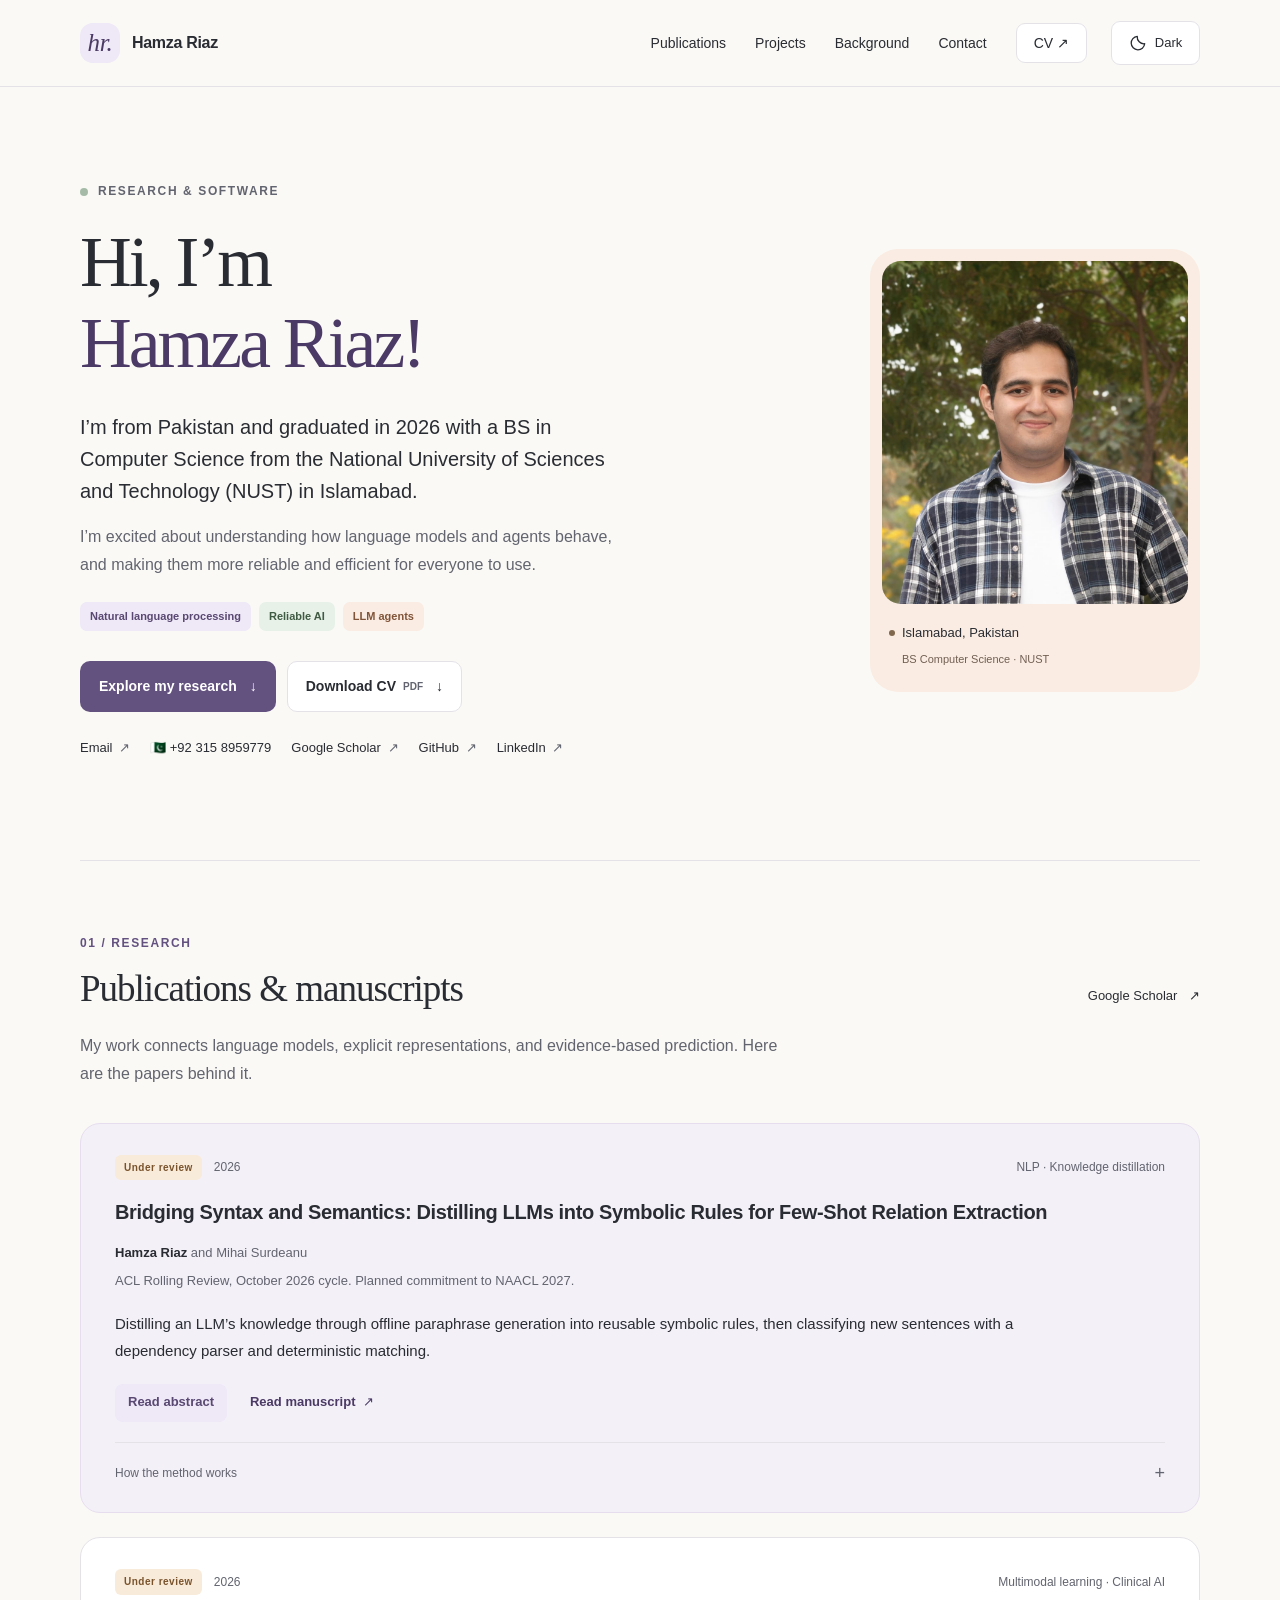
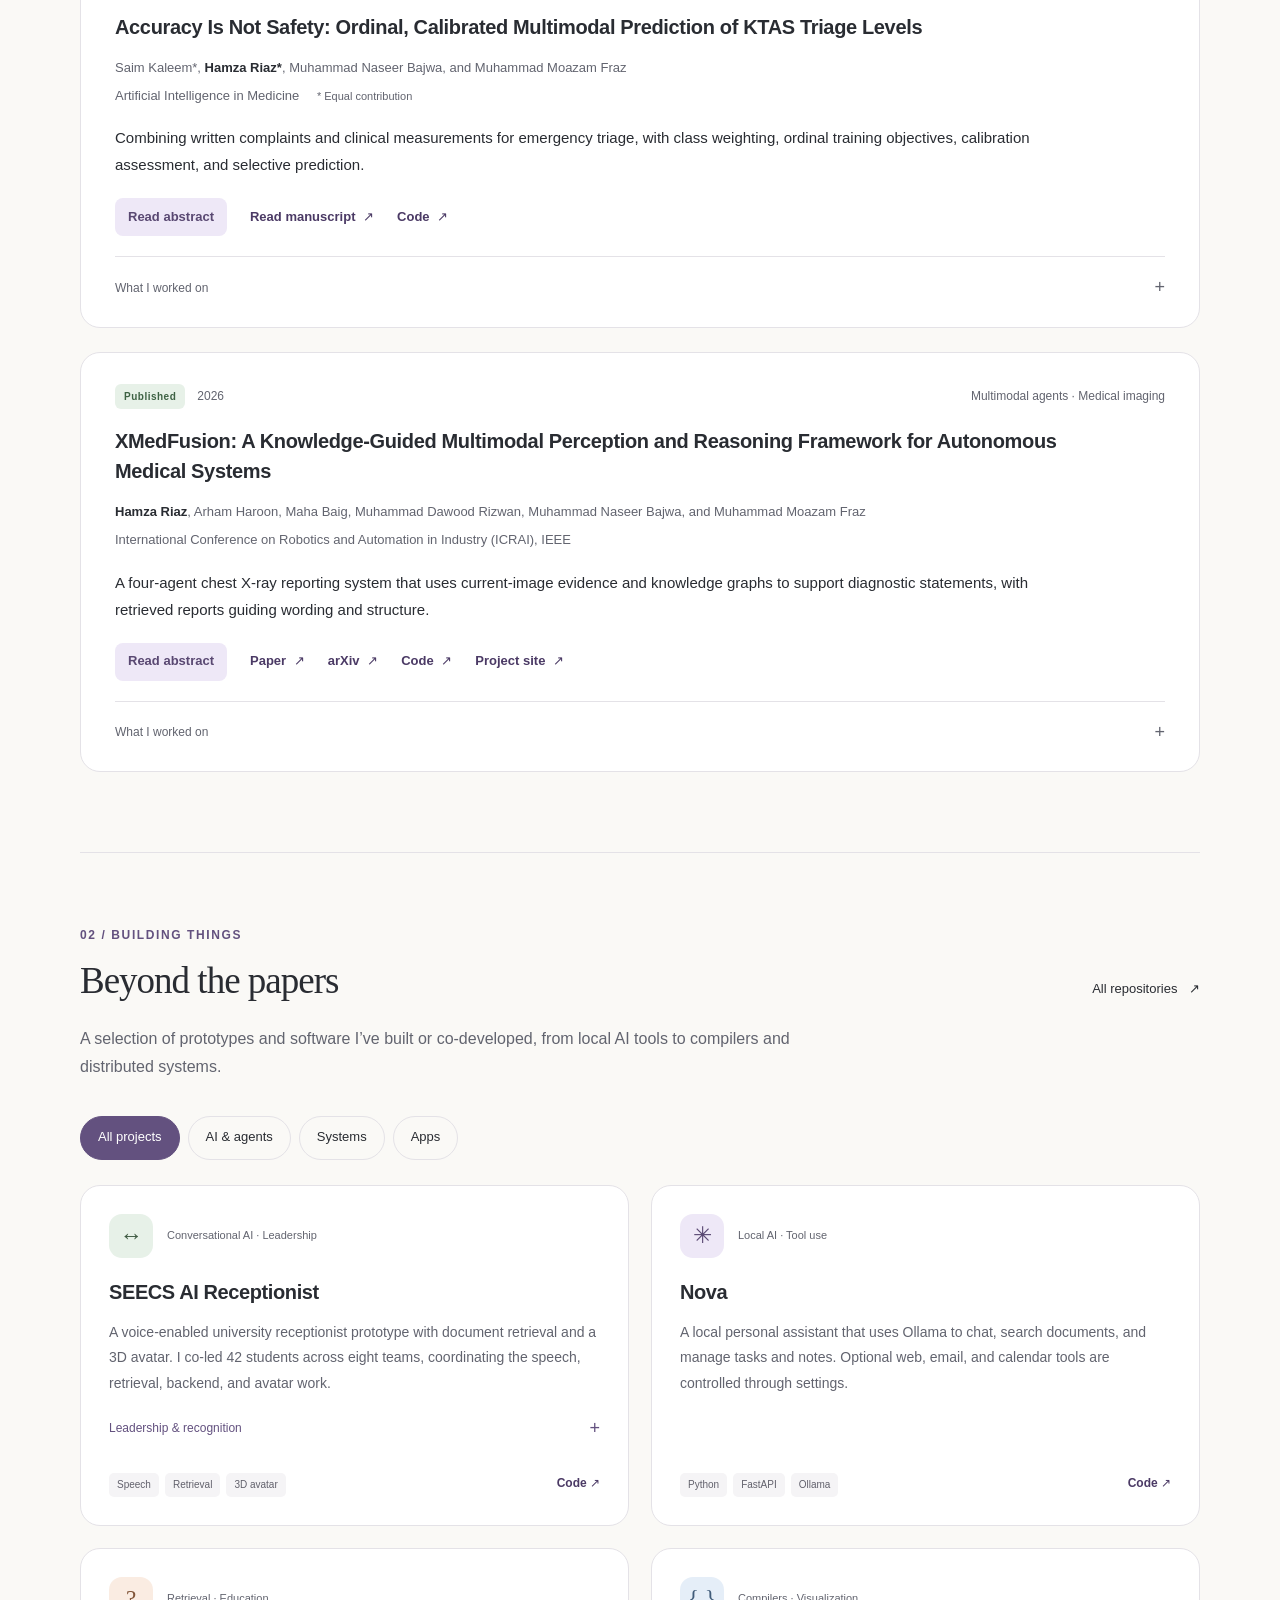
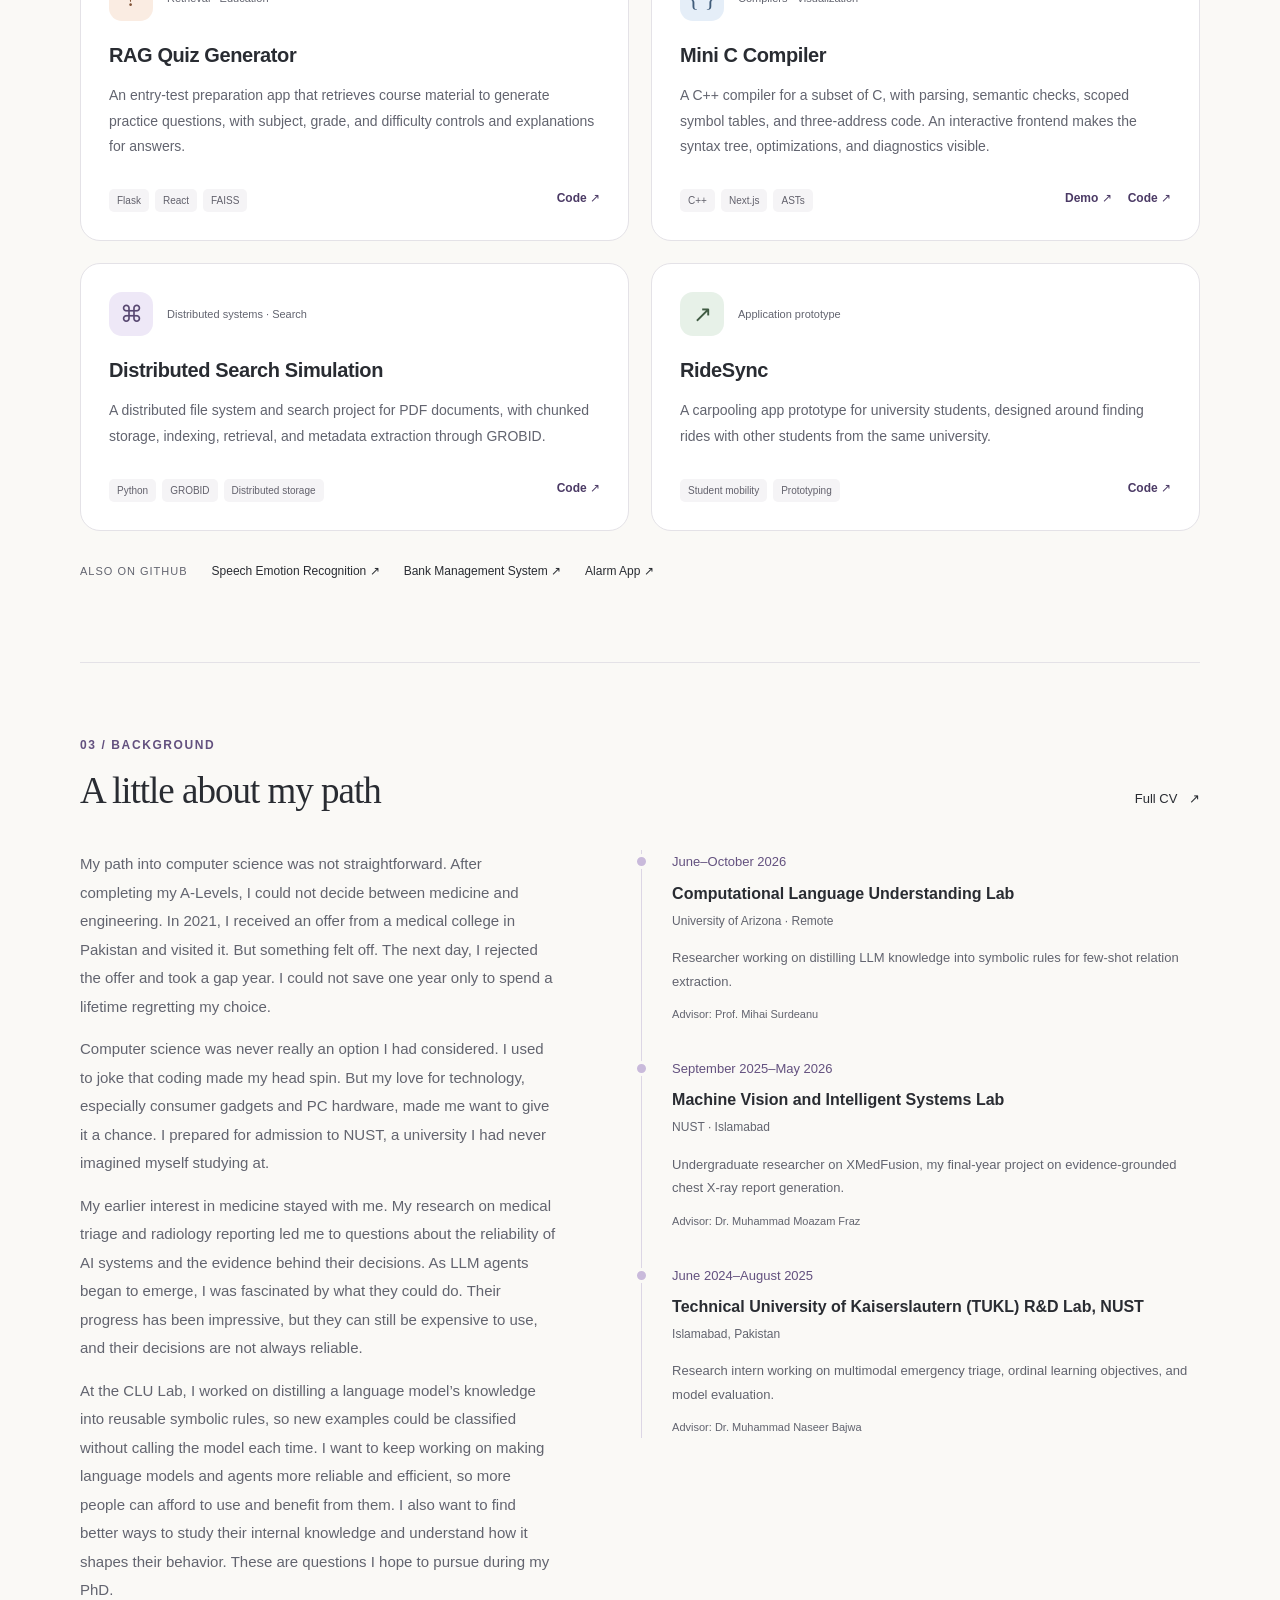
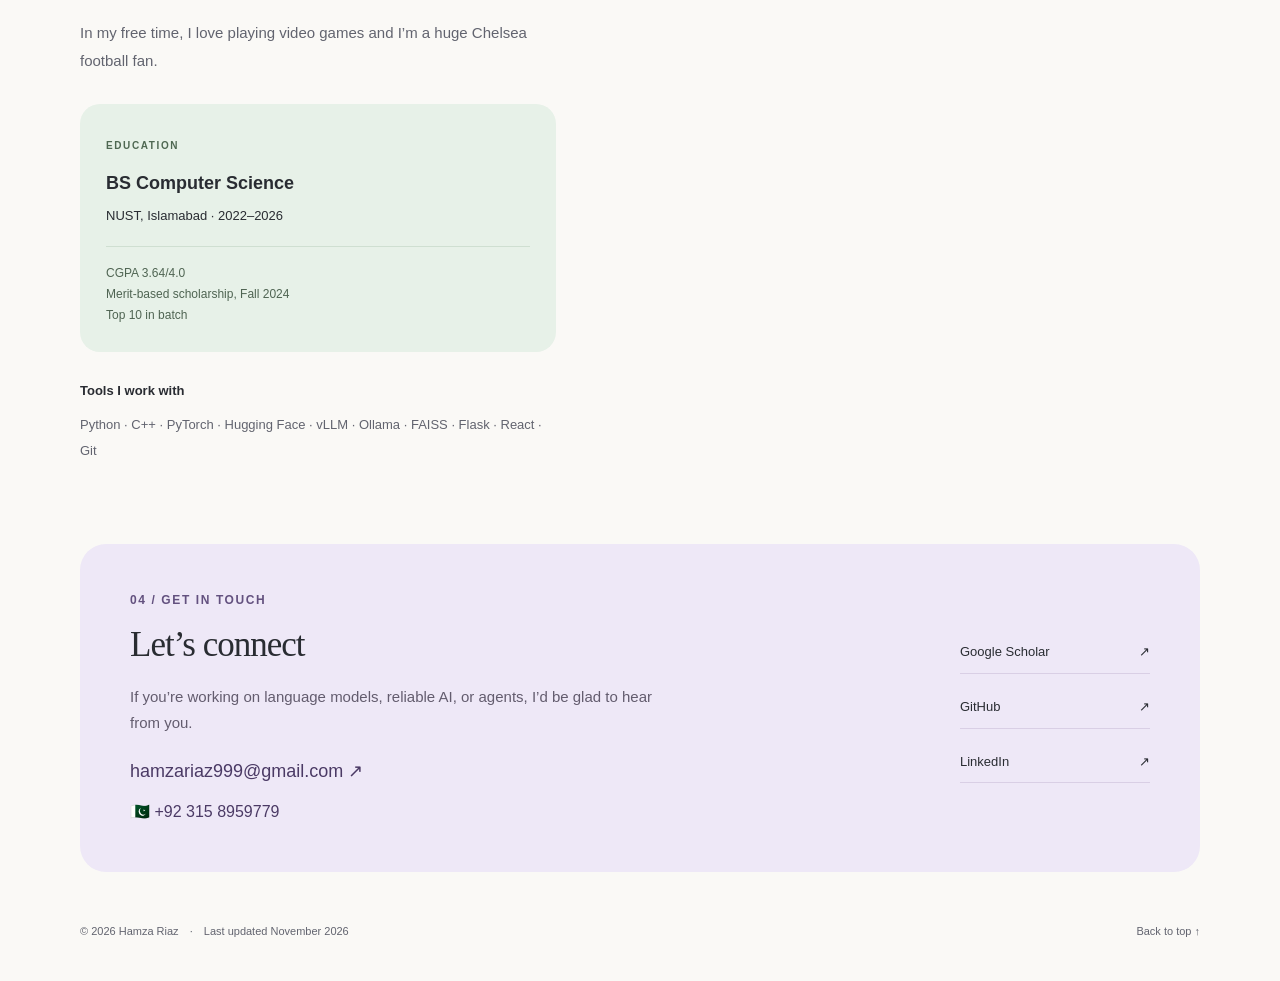
==== index.html @ 46ea0350 "Update CV website link and advisor title" ====
<!doctype html>
<html lang="en">
<head>
  <meta charset="utf-8">
  <meta name="viewport" content="width=device-width, initial-scale=1">
  <title>Hamza Riaz | Research & Projects</title>
  <meta name="description" content="Hamza Riaz's research in reliable language models, symbolic knowledge distillation, and multimodal AI. Publications, projects, background, and CV.">
  <meta name="theme-color" content="#faf9f6">
  <link rel="canonical" href="https://hamzariaz970.github.io/">
  <meta property="og:type" content="website">
  <meta property="og:title" content="Hamza Riaz | Research & Projects">
  <meta property="og:description" content="Exploring reliable, efficient, and interpretable AI. Research, projects, and a little about me.">
  <meta property="og:url" content="https://hamzariaz970.github.io/">
  <meta property="og:image" content="https://hamzariaz970.github.io/assets/hamza-riaz.jpg">
  <meta property="og:image:alt" content="Hamza Riaz outdoors">
  <meta name="twitter:card" content="summary">
  <link rel="icon" href="assets/favicon.svg" type="image/svg+xml">
  <script>
    // Apply the saved theme before styles load to avoid a bright flash.
    (() => {
      let savedTheme;
      try { savedTheme = localStorage.getItem('theme'); } catch {}
      const prefersDark = window.matchMedia('(prefers-color-scheme: dark)').matches;
      document.documentElement.dataset.theme = savedTheme === 'light' || savedTheme === 'dark'
        ? savedTheme
        : prefersDark ? 'dark' : 'light';
    })();
  </script>
  <link rel="stylesheet" href="styles.css?v=3">
  <script src="script.js?v=2" defer></script>
  <script type="application/ld+json">
    {"@context":"https://schema.org","@type":"Person","name":"Hamza Riaz","url":"https://hamzariaz970.github.io/","image":"https://hamzariaz970.github.io/assets/hamza-riaz.jpg","email":"mailto:hamzariaz999@gmail.com","alumniOf":{"@type":"CollegeOrUniversity","name":"National University of Sciences and Technology"},"sameAs":["https://github.com/hamzariaz970","https://www.linkedin.com/in/hamzariaz970/","https://scholar.google.com/citations?user=5EgASuIAAAAJ"]}
  </script>
</head>
<body>
  <a class="skip-link" href="#main">Skip to content</a>
  <header class="site-header">
    <div class="header-inner wrap">
      <a class="brand" href="#home" aria-label="Hamza Riaz, home"><span class="monogram" aria-hidden="true">hr.</span><span>Hamza Riaz</span></a>
      <nav id="main-nav" aria-label="Main navigation">
        <a href="#publications">Publications</a>
        <a href="#projects">Projects</a>
        <a href="#background">Background</a>
        <a href="#contact">Contact</a>
        <a class="nav-cv" href="assets/Hamza_Riaz_CV.pdf?v=2" target="_blank" rel="noopener">CV <span aria-hidden="true">↗</span><span class="sr-only"> (PDF, opens in a new tab)</span></a>
      </nav>
      <div class="header-actions">
        <button class="theme-toggle" type="button" aria-label="Switch to dark mode" title="Switch to dark mode" hidden>
          <svg class="moon-icon" width="18" height="18" viewBox="0 0 24 24" fill="none" stroke="currentColor" stroke-width="1.75" stroke-linecap="round" stroke-linejoin="round" aria-hidden="true"><path d="M20.9 13A9 9 0 0 1 11 3.1 9 9 0 1 0 20.9 13Z"/></svg>
          <svg class="sun-icon" width="18" height="18" viewBox="0 0 24 24" fill="none" stroke="currentColor" stroke-width="1.75" stroke-linecap="round" aria-hidden="true"><circle cx="12" cy="12" r="4"/><path d="M12 2v2m0 16v2M2 12h2m16 0h2M4.9 4.9l1.4 1.4m11.4 11.4 1.4 1.4M4.9 19.1l1.4-1.4M17.7 6.3l1.4-1.4"/></svg>
          <span class="theme-label" aria-hidden="true">Dark</span>
        </button>
        <button class="menu-toggle" type="button" aria-expanded="false" aria-controls="main-nav" hidden>Menu <span aria-hidden="true">☰</span></button>
      </div>
    </div>
  </header>

  <main id="main">
    <section id="home" class="hero wrap" aria-labelledby="intro-title">
      <div class="hero-copy">
        <p class="eyebrow"><span class="little-dot" aria-hidden="true"></span> Research & software</p>
        <h1 id="intro-title">Hi, I’m<br><span>Hamza Riaz!</span></h1>
        <p class="intro">I’m from Pakistan and graduated in 2026 with a BS in Computer Science from the National University of Sciences and Technology (NUST) in Islamabad.</p>
        <p class="hero-description">I’m excited about understanding how language models and agents behave, and making them more reliable and efficient for everyone to use.</p>
        <div class="interests" aria-label="Research interests">
          <span class="tag lilac">Natural language processing</span>
          <span class="tag sage">Reliable AI</span>
          <span class="tag peach">LLM agents</span>
        </div>
        <div class="hero-actions">
          <a class="button primary" href="#publications">Explore my research <span aria-hidden="true">↓</span></a>
          <a class="button secondary" href="assets/Hamza_Riaz_CV.pdf?v=2" download="Hamza_Riaz_CV.pdf">Download CV <span class="button-note">PDF</span><span aria-hidden="true">↓</span></a>
        </div>
        <div class="profile-links" aria-label="Profiles and contact information">
          <a href="mailto:hamzariaz999@gmail.com">Email <span aria-hidden="true">↗</span></a>
          <a class="phone-link" href="tel:+923158959779" aria-label="Call Hamza Riaz at +92 315 8959779">🇵🇰 +92 315 8959779</a>
          <a href="https://scholar.google.com/citations?user=5EgASuIAAAAJ">Google Scholar <span aria-hidden="true">↗</span></a>
          <a href="https://github.com/hamzariaz970">GitHub <span aria-hidden="true">↗</span></a>
          <a href="https://www.linkedin.com/in/hamzariaz970/">LinkedIn <span aria-hidden="true">↗</span></a>
        </div>
      </div>
      <figure class="portrait">
        <img src="assets/hamza-riaz.jpg" alt="Hamza Riaz standing outdoors among trees" width="1138" height="1138" fetchpriority="high">
        <figcaption><span class="location-dot" aria-hidden="true"></span> Islamabad, Pakistan <span class="portrait-note">BS Computer Science · NUST</span></figcaption>
      </figure>
    </section>

    <section id="publications" class="section wrap" aria-labelledby="publications-title">
      <div class="section-heading">
        <div><p class="eyebrow section-number">01 / Research</p><h2 id="publications-title">Publications & manuscripts</h2></div>
        <a class="text-link" href="https://scholar.google.com/citations?user=5EgASuIAAAAJ">Google Scholar <span aria-hidden="true">↗</span></a>
      </div>
      <p class="section-intro">My work connects language models, explicit representations, and evidence-based prediction. Here are the papers behind it.</p>
      <div class="publication-list">
        <article class="publication featured-publication">
          <div class="publication-meta"><span class="status review">Under review</span><span>2026</span><span class="publication-area">NLP · Knowledge distillation</span></div>
          <h3><a href="https://papers.ssrn.com/sol3/papers.cfm?abstract_id=7686659">Bridging Syntax and Semantics: Distilling LLMs into Symbolic Rules for Few-Shot Relation Extraction</a></h3>
          <p class="authors"><strong>Hamza Riaz</strong> and Mihai Surdeanu</p>
          <p class="venue">ACL Rolling Review, October 2026 cycle. Planned commitment to NAACL 2027.</p>
          <p class="paper-description">Distilling an LLM’s knowledge through offline paraphrase generation into reusable symbolic rules, then classifying new sentences with a dependency parser and deterministic matching.</p>
          <div class="publication-links"><button class="abstract-button" type="button" data-abstract="clu" aria-haspopup="dialog" aria-controls="abstract-dialog" hidden>Read abstract</button><a href="https://papers.ssrn.com/sol3/papers.cfm?abstract_id=7686659">Read manuscript <span aria-hidden="true">↗</span></a></div>
          <details class="research-detail"><summary>How the method works <span aria-hidden="true">+</span></summary><p>A multi-pass sieve starts with exact dependency-path matches and progressively relaxes syntactic constraints when stricter sieves find no match. Entity-type and lemma checks retain semantic information, and a Jaccard filter rejects weak candidates. The rules can be reused without calling an LLM for each prediction.</p></details>
        </article>

        <article class="publication">
          <div class="publication-meta"><span class="status review">Under review</span><span>2026</span><span class="publication-area">Multimodal learning · Clinical AI</span></div>
          <h3><a href="https://drive.google.com/file/d/1Mvf5Zgpgp6ZcPXqHpdKvtK7r3QddKdOM/view?usp=sharing">Accuracy Is Not Safety: Ordinal, Calibrated Multimodal Prediction of KTAS Triage Levels</a></h3>
          <p class="authors">Saim Kaleem*, <strong>Hamza Riaz*</strong>, Muhammad Naseer Bajwa, and Muhammad Moazam Fraz</p>
          <p class="venue">Artificial Intelligence in Medicine <span class="equal-contribution">* Equal contribution</span></p>
          <p class="paper-description">Combining written complaints and clinical measurements for emergency triage, with class weighting, ordinal training objectives, calibration assessment, and selective prediction.</p>
          <div class="publication-links"><button class="abstract-button" type="button" data-abstract="triage" aria-haspopup="dialog" aria-controls="abstract-dialog" hidden>Read abstract</button><a href="https://drive.google.com/file/d/1Mvf5Zgpgp6ZcPXqHpdKvtK7r3QddKdOM/view?usp=sharing">Read manuscript <span aria-hidden="true">↗</span></a><a href="https://github.com/Saim-Kaleem/KTAS-Medical-Triage">Code <span aria-hidden="true">↗</span></a></div>
          <details class="research-detail"><summary>What I worked on <span aria-hidden="true">+</span></summary><p>I co-developed a model that projects complaint text and clinical measurements separately before fusion. The work examines how training objectives account for class imbalance and the ordering of urgency levels, with attention to calibration and performance on critical cases.</p></details>
        </article>

        <article class="publication">
          <div class="publication-meta"><span class="status published">Published</span><span>2026</span><span class="publication-area">Multimodal agents · Medical imaging</span></div>
          <h3><a href="https://doi.org/10.1109/ICRAI70912.2026.11551956">XMedFusion: A Knowledge-Guided Multimodal Perception and Reasoning Framework for Autonomous Medical Systems</a></h3>
          <p class="authors"><strong>Hamza Riaz</strong>, Arham Haroon, Maha Baig, Muhammad Dawood Rizwan, Muhammad Naseer Bajwa, and Muhammad Moazam Fraz</p>
          <p class="venue">International Conference on Robotics and Automation in Industry (ICRAI), IEEE</p>
          <p class="paper-description">A four-agent chest X-ray reporting system that uses current-image evidence and knowledge graphs to support diagnostic statements, with retrieved reports guiding wording and structure.</p>
          <div class="publication-links"><button class="abstract-button" type="button" data-abstract="xmedfusion" aria-haspopup="dialog" aria-controls="abstract-dialog" hidden>Read abstract</button><a href="https://doi.org/10.1109/ICRAI70912.2026.11551956">Paper <span aria-hidden="true">↗</span></a><a href="https://arxiv.org/abs/2606.14766">arXiv <span aria-hidden="true">↗</span></a><a href="https://github.com/hamzariaz970/XMedFusion">Code <span aria-hidden="true">↗</span></a><a href="https://x-med-fusion.vercel.app/">Project site <span aria-hidden="true">↗</span></a></div>
          <details class="research-detail"><summary>What I worked on <span aria-hidden="true">+</span></summary><p>I built anatomy-linked knowledge graphs of present and absent findings and a consistency gate for conflicting regional detections. ReAct checks draft reports against the image and graph so unsupported statements can be revised.</p></details>
        </article>
      </div>
    </section>

    <section id="projects" class="section projects-section wrap" aria-labelledby="projects-title">
      <div class="section-heading"><div><p class="eyebrow section-number">02 / Building things</p><h2 id="projects-title">Beyond the papers</h2></div><a class="text-link" href="https://github.com/hamzariaz970?tab=repositories">All repositories <span aria-hidden="true">↗</span></a></div>
      <p class="section-intro">A selection of prototypes and software I’ve built or co-developed, from local AI tools to compilers and distributed systems.</p>
      <div class="project-filters" role="group" aria-label="Filter projects" hidden>
        <button type="button" data-filter="all" aria-pressed="true">All projects</button>
        <button type="button" data-filter="ai" aria-pressed="false">AI & agents</button>
        <button type="button" data-filter="systems" aria-pressed="false">Systems</button>
        <button type="button" data-filter="apps" aria-pressed="false">Apps</button>
      </div>
      <p class="sr-only" id="project-count" role="status" aria-live="polite"></p>
      <div class="project-grid">
        <article class="project-card" data-category="ai apps">
          <div class="project-top"><span class="project-symbol sage" aria-hidden="true">↔</span><span class="project-type">Conversational AI · Leadership</span></div>
          <h3>SEECS AI Receptionist</h3>
          <p>A voice-enabled university receptionist prototype with document retrieval and a 3D avatar. I co-led 42 students across eight teams, coordinating the speech, retrieval, backend, and avatar work.</p>
          <details class="project-detail"><summary>Leadership & recognition <span aria-hidden="true">+</span></summary><p>NUST leadership praised both co-leads and requested campus-wide deployment on the university’s supercomputer.</p></details>
          <div class="card-footer"><div class="tech-list"><span>Speech</span><span>Retrieval</span><span>3D avatar</span></div><a href="https://github.com/hamzariaz970/SEECS-AI-Receptionist" aria-label="View SEECS AI Receptionist code on GitHub">Code <span aria-hidden="true">↗</span></a></div>
        </article>
        <article class="project-card" data-category="ai apps">
          <div class="project-top"><span class="project-symbol lilac" aria-hidden="true">✳</span><span class="project-type">Local AI · Tool use</span></div>
          <h3>Nova</h3>
          <p>A local personal assistant that uses Ollama to chat, search documents, and manage tasks and notes. Optional web, email, and calendar tools are controlled through settings.</p>
          <div class="card-footer"><div class="tech-list"><span>Python</span><span>FastAPI</span><span>Ollama</span></div><a href="https://github.com/hamzariaz970/Nova---Your-Agentic-Local-Personal-LLM-Assistant" aria-label="View Nova code on GitHub">Code <span aria-hidden="true">↗</span></a></div>
        </article>
        <article class="project-card" data-category="ai apps">
          <div class="project-top"><span class="project-symbol peach" aria-hidden="true">?</span><span class="project-type">Retrieval · Education</span></div>
          <h3>RAG Quiz Generator</h3>
          <p>An entry-test preparation app that retrieves course material to generate practice questions, with subject, grade, and difficulty controls and explanations for answers.</p>
          <div class="card-footer"><div class="tech-list"><span>Flask</span><span>React</span><span>FAISS</span></div><a href="https://github.com/hamzariaz970/LLM-RAG-MCQ-Generator-for-Entry-Test-Prep" aria-label="View RAG Quiz Generator code on GitHub">Code <span aria-hidden="true">↗</span></a></div>
        </article>
        <article class="project-card" data-category="systems">
          <div class="project-top"><span class="project-symbol blue" aria-hidden="true">{ }</span><span class="project-type">Compilers · Visualization</span></div>
          <h3>Mini C Compiler</h3>
          <p>A C++ compiler for a subset of C, with parsing, semantic checks, scoped symbol tables, and three-address code. An interactive frontend makes the syntax tree, optimizations, and diagnostics visible.</p>
          <div class="card-footer"><div class="tech-list"><span>C++</span><span>Next.js</span><span>ASTs</span></div><div class="card-links"><a href="https://mini-c-compiler.vercel.app/" aria-label="Open Mini C Compiler demo">Demo <span aria-hidden="true">↗</span></a><a href="https://github.com/hamzariaz970/Mini-C-Compiler" aria-label="View Mini C Compiler code on GitHub">Code <span aria-hidden="true">↗</span></a></div></div>
        </article>
        <article class="project-card" data-category="systems">
          <div class="project-top"><span class="project-symbol lilac" aria-hidden="true">⌘</span><span class="project-type">Distributed systems · Search</span></div>
          <h3>Distributed Search Simulation</h3>
          <p>A distributed file system and search project for PDF documents, with chunked storage, indexing, retrieval, and metadata extraction through GROBID.</p>
          <div class="card-footer"><div class="tech-list"><span>Python</span><span>GROBID</span><span>Distributed storage</span></div><a href="https://github.com/hamzariaz970/Distributed-Search-Engine-Simulation" aria-label="View Distributed Search Simulation code on GitHub">Code <span aria-hidden="true">↗</span></a></div>
        </article>
        <article class="project-card" data-category="apps">
          <div class="project-top"><span class="project-symbol sage" aria-hidden="true">↗</span><span class="project-type">Application prototype</span></div>
          <h3>RideSync</h3>
          <p>A carpooling app prototype for university students, designed around finding rides with other students from the same university.</p>
          <div class="card-footer"><div class="tech-list"><span>Student mobility</span><span>Prototyping</span></div><a href="https://github.com/hamzariaz970/RideSync-Carpooling-App" aria-label="View RideSync code on GitHub">Code <span aria-hidden="true">↗</span></a></div>
        </article>
      </div>
      <div class="more-projects"><p>Also on GitHub</p><a href="https://github.com/hamzariaz970/Speech-Emotion-Recognition-using-Machine-Learning">Speech Emotion Recognition <span aria-hidden="true">↗</span></a><a href="https://github.com/hamzariaz970/Bank-Management-System">Bank Management System <span aria-hidden="true">↗</span></a><a href="https://github.com/hamzariaz970/Alarm-app">Alarm App <span aria-hidden="true">↗</span></a></div>
    </section>

    <section id="background" class="section wrap" aria-labelledby="background-title">
      <div class="section-heading"><div><p class="eyebrow section-number">03 / Background</p><h2 id="background-title">A little about my path</h2></div><a class="text-link" href="assets/Hamza_Riaz_CV.pdf?v=2" target="_blank" rel="noopener">Full CV <span aria-hidden="true">↗</span><span class="sr-only"> (PDF, opens in a new tab)</span></a></div>
      <div class="background-grid">
        <div class="about-column">
          <p>My path into computer science was not straightforward. After completing my A-Levels, I could not decide between medicine and engineering. In 2021, I received an offer from a medical college in Pakistan and visited it. But something felt off. The next day, I rejected the offer and took a gap year. I could not save one year only to spend a lifetime regretting my choice.</p>
          <p>Computer science was never really an option I had considered. I used to joke that coding made my head spin. But my love for technology, especially consumer gadgets and PC hardware, made me want to give it a chance. I prepared for admission to NUST, a university I had never imagined myself studying at.</p>
          <p>My earlier interest in medicine stayed with me. My research on medical triage and radiology reporting led me to questions about the reliability of AI systems and the evidence behind their decisions. As LLM agents began to emerge, I was fascinated by what they could do. Their progress has been impressive, but they can still be expensive to use, and their decisions are not always reliable.</p>
          <p>At the CLU Lab, I worked on distilling a language model’s knowledge into reusable symbolic rules, so new examples could be classified without calling the model each time. I want to keep working on making language models and agents more reliable and efficient, so more people can afford to use and benefit from them. I also want to find better ways to study their internal knowledge and understand how it shapes their behavior. These are questions I hope to pursue during my PhD.</p>
          <p>In my free time, I love playing video games and I’m a huge Chelsea football fan.</p>
          <div class="education-card"><span class="eyebrow">Education</span><h3>BS Computer Science</h3><p>NUST, Islamabad · 2022–2026</p><p class="education-detail">CGPA 3.64/4.0<br>Merit-based scholarship, Fall 2024<br>Top 10 in batch</p></div>
          <div class="tools"><h3>Tools I work with</h3><p>Python · C++ · PyTorch · Hugging Face · vLLM · Ollama · FAISS · Flask · React · Git</p></div>
        </div>
        <ol class="timeline" aria-label="Research experience">
          <li><p class="timeline-date">June–October 2026</p><h3>Computational Language Understanding Lab</h3><p class="timeline-place">University of Arizona · Remote</p><p>Researcher working on distilling LLM knowledge into symbolic rules for few-shot relation extraction.</p><p class="advisor">Advisor: <a href="https://scholar.google.com/citations?user=a3133-8AAAAJ&amp;hl=en">Prof. Mihai Surdeanu</a></p></li>
          <li><p class="timeline-date">September 2025–May 2026</p><h3>Machine Vision and Intelligent Systems Lab</h3><p class="timeline-place">NUST · Islamabad</p><p>Undergraduate researcher on XMedFusion, my final-year project on evidence-grounded chest X-ray report generation.</p><p class="advisor">Advisor: <a href="https://scholar.google.com/citations?user=tpfgan0AAAAJ&amp;hl=en&amp;oi=ao">Dr. Muhammad Moazam Fraz</a></p></li>
          <li><p class="timeline-date">June 2024–August 2025</p><h3>Technical University of Kaiserslautern (TUKL) R&amp;D Lab, NUST</h3><p class="timeline-place">Islamabad, Pakistan</p><p>Research intern working on multimodal emergency triage, ordinal learning objectives, and model evaluation.</p><p class="advisor">Advisor: <a href="https://scholar.google.com/citations?user=PeeIGEgAAAAJ&amp;hl=en&amp;oi=ao">Dr. Muhammad Naseer Bajwa</a></p></li>
        </ol>
      </div>
    </section>

    <section id="contact" class="contact-section wrap" aria-labelledby="contact-title">
      <div><p class="eyebrow section-number">04 / Get in touch</p><h2 id="contact-title">Let’s connect</h2><p>If you’re working on language models, reliable AI, or agents, I’d be glad to hear from you.</p><div class="contact-details"><a class="email-link" href="mailto:hamzariaz999@gmail.com">hamzariaz999@gmail.com <span aria-hidden="true">↗</span></a><a class="phone-link" href="tel:+923158959779" aria-label="Call Hamza Riaz at +92 315 8959779">🇵🇰 +92 315 8959779</a></div></div>
      <div class="contact-profiles"><a href="https://scholar.google.com/citations?user=5EgASuIAAAAJ">Google Scholar <span aria-hidden="true">↗</span></a><a href="https://github.com/hamzariaz970">GitHub <span aria-hidden="true">↗</span></a><a href="https://www.linkedin.com/in/hamzariaz970/">LinkedIn <span aria-hidden="true">↗</span></a></div>
    </section>
  </main>
  <dialog id="abstract-dialog" class="abstract-dialog" aria-labelledby="abstract-title">
    <div class="abstract-header">
      <div><p class="eyebrow">Abstract</p><h2 id="abstract-title"></h2></div>
      <button class="abstract-close" type="button" aria-label="Close abstract" autofocus><span aria-hidden="true">×</span></button>
    </div>
    <div class="abstract-body" role="region" aria-label="Abstract text" tabindex="0" aria-busy="false">
      <p id="abstract-status" role="status"></p>
      <div id="abstract-copy" hidden></div>
    </div>
    <div class="abstract-footer">
      <a id="abstract-paper-link" target="_blank" rel="noopener">Read full paper <span aria-hidden="true">↗</span><span class="sr-only"> (opens in a new tab)</span></a>
    </div>
  </dialog>

  <footer class="site-footer wrap"><p>© <span id="year">2026</span> Hamza Riaz <span class="footer-divider">·</span> Last updated November 2026</p><a href="#home">Back to top <span aria-hidden="true">↑</span></a></footer>
</body>
</html>
---- styles.css ----
:root {
  color-scheme: light;
  --paper: #faf9f6;
  --surface: #ffffff;
  --ink: #292c32;
  --muted: #62646f;
  --line: #e4e2e7;
  --accent: #63517f;
  --accent-strong: #4b3a65;
  --lilac: #eeE8f7;
  --sage: #e7f1e8;
  --peach: #faece2;
  --blue: #e5eef8;
  --on-accent: #ffffff;
  --header-background: rgba(250, 249, 246, .97);
  --featured-background: #f3f0f8;
  --featured-border: #e6deee;
  --card-hover-border: #d3c9de;
  --card-shadow: #41364e08;
  --chip-background: #f5f4f6;
  --chip-text: #62616c;
  --portrait-background: var(--peach);
  --portrait-note: #715f53;
  --location-dot: #80684e;
  --education-background: var(--sage);
  --education-label: #4f6852;
  --education-text: #4f6452;
  --education-line: #cfdfd1;
  --timeline-line: #dcd6e5;
  --contact-background: var(--lilac);
  --contact-text: #635c6e;
  --contact-line: #d9cfe5;
  --radius: 20px;
}
/* Keep the original pastel tags and icons; darken the larger surfaces. */
@media screen {
  :root[data-theme="dark"] {
    color-scheme: dark;
    --paper: #17191f;
    --surface: #22252e;
    --ink: #f3f0f6;
    --muted: #bcbac7;
    --line: #494a57;
    --accent: #c9b4e6;
    --accent-strong: #e0cff7;
    --on-accent: #241c30;
    --header-background: rgba(23, 25, 31, .97);
    --featured-background: #2a2635;
    --featured-border: #514660;
    --card-hover-border: #9683af;
    --card-shadow: #00000026;
    --chip-background: #333541;
    --chip-text: #d0cbdc;
    --portrait-background: #352b2b;
    --portrait-note: #d9bbaa;
    --location-dot: #cba784;
    --education-background: #26352d;
    --education-label: #b8d4bc;
    --education-text: #c0d6c4;
    --education-line: #496350;
    --timeline-line: #595064;
    --contact-background: #302a3e;
    --contact-text: #cfc4df;
    --contact-line: #625471;
  }
}
* { box-sizing: border-box; }
html { scroll-behavior: smooth; scroll-padding-top: 110px; }
body { margin: 0; background: var(--paper); color: var(--ink); font: 16px/1.75 -apple-system, BlinkMacSystemFont, "Segoe UI", sans-serif; -webkit-font-smoothing: antialiased; }
button, input { font: inherit; }
a { color: inherit; text-decoration-thickness: 1px; text-underline-offset: 4px; }
a:hover { color: var(--accent); }
button, a, summary { -webkit-tap-highlight-color: transparent; }
a:focus-visible, button:focus-visible, summary:focus-visible { outline: 3px solid var(--accent); outline-offset: 5px; border-radius: 4px; }
button, summary { cursor: pointer; }
button { color: inherit; }
img { display: block; max-width: 100%; }
p, h1, h2, h3, figure { margin: 0; }
p + p { margin-top: 14px; }
[hidden] { display: none !important; }
.wrap { width: min(1120px, calc(100% - 80px)); margin-inline: auto; }
.sr-only { position: absolute; width: 1px; height: 1px; padding: 0; margin: -1px; overflow: hidden; clip-path: inset(50%); white-space: nowrap; border: 0; }
.skip-link { position: fixed; top: -80px; left: 20px; z-index: 100; padding: 12px 18px; background: var(--surface); color: var(--ink); border: 2px solid var(--accent); }
.skip-link:focus { top: 10px; }
.site-header { position: sticky; top: 0; z-index: 20; background: var(--header-background); border-bottom: 1px solid var(--line); }
.header-inner { min-height: 86px; display: flex; align-items: center; justify-content: space-between; gap: 24px; }
.brand { display: flex; gap: 12px; align-items: center; text-decoration: none; font-weight: 650; letter-spacing: -.3px; }
.monogram { display: grid; place-items: center; width: 40px; height: 40px; border-radius: 13px; background: var(--lilac); color: #4b3a65; font: italic 25px Georgia, serif; }
#main-nav { display: flex; align-items: center; gap: 29px; margin-left: auto; font-size: 14px; }
#main-nav a { text-decoration: none; padding: 8px 0; }
#main-nav a[aria-current="location"] { color: var(--accent-strong); text-decoration: underline; text-underline-offset: 8px; }
#main-nav .nav-cv { background: var(--surface); border: 1px solid var(--line); padding: 7px 17px; border-radius: 9px; }
.header-actions { display: flex; align-items: center; gap: 10px; flex-shrink: 0; }
.theme-toggle { display: inline-flex; align-items: center; justify-content: center; gap: 8px; min-width: 89px; min-height: 44px; padding: 7px 11px; border: 1px solid var(--line); border-radius: 9px; background: var(--surface); font-size: 13px; }
.theme-toggle:hover { border-color: var(--accent); color: var(--accent-strong); }
.theme-toggle svg { flex-shrink: 0; }
.sun-icon, [data-theme="dark"] .moon-icon { display: none; }
[data-theme="dark"] .sun-icon { display: block; }
.menu-toggle { border: 1px solid var(--line); border-radius: 8px; background: var(--surface); padding: 7px 11px; min-height: 44px; font-size: 14px; }
.menu-toggle span { margin-left: 8px; }
.hero { display: grid; grid-template-columns: minmax(0, 1fr) 330px; align-items: center; gap: 95px; padding-block: 94px 100px; }
.eyebrow { font-size: 12px; font-weight: 650; letter-spacing: 1.6px; text-transform: uppercase; color: var(--muted); }
.hero .eyebrow { display: flex; align-items: center; gap: 10px; }
.little-dot { width: 8px; height: 8px; border-radius: 50%; background: #a5bba7; }
h1 { margin-top: 20px; font: 400 clamp(52px, 5.6vw, 76px)/1.13 Georgia, "Times New Roman", serif; letter-spacing: -3px; }
h1 span { color: var(--accent-strong); }
.intro { font-size: 20px; line-height: 1.6; margin-top: 27px; max-width: 550px; }
.hero-description { color: var(--muted); margin-top: 16px; max-width: 555px; }
.interests { display: flex; flex-wrap: wrap; gap: 8px; margin-top: 23px; }
.tag { border-radius: 7px; font-size: 11px; font-weight: 550; padding: 5px 10px; }
.lilac { background: var(--lilac); color: #594872; }
.sage { background: var(--sage); color: #405b43; }
.peach { background: var(--peach); color: #805438; }
.blue { background: var(--blue); color: #405c7a; }
.hero-actions { display: flex; flex-wrap: wrap; gap: 11px; margin-top: 30px; }
.button { display: inline-flex; align-items: center; justify-content: center; gap: 13px; padding: 12px 18px; border-radius: 10px; border: 1px solid transparent; font-size: 14px; font-weight: 550; text-decoration: none; transition: border-color .18s ease; }
.primary { background: var(--accent); color: var(--on-accent); }
.primary:hover { background: var(--accent-strong); color: var(--on-accent); }
.secondary { background: var(--surface); border-color: var(--line); }
.secondary:hover { border-color: var(--accent); }
.button-note { font-size: 10px; color: var(--muted); margin-left: -6px; }
.profile-links { display: flex; flex-wrap: wrap; gap: 20px; margin-top: 25px; font-size: 13px; }
.profile-links a { text-decoration: none; }
.phone-link { white-space: nowrap; }
.profile-links a:hover { text-decoration: underline; }
.profile-links span { margin-left: 3px; color: var(--muted); }
.portrait { padding: 12px; background: var(--portrait-background); border-radius: 28px; }
.portrait img { width: 100%; height: auto; aspect-ratio: 1 / 1.12; object-fit: cover; object-position: center; border-radius: 19px; }
.portrait figcaption { display: flex; flex-wrap: wrap; align-items: center; gap: 6px; padding: 18px 7px 10px; font-size: 13px; }
.portrait-note { display: block; width: 100%; font-size: 11px; color: var(--portrait-note); padding-left: 13px; }
.location-dot { width: 6px; height: 6px; background: var(--location-dot); border-radius: 50%; margin-right: 1px; }
.section { border-top: 1px solid var(--line); padding-block: 72px 80px; }
.section-heading { display: flex; align-items: flex-end; justify-content: space-between; gap: 30px; }
.section-number { color: var(--accent); margin-bottom: 12px; }
h2 { font: 400 clamp(29px, 3vw, 37px)/1.25 Georgia, "Times New Roman", serif; letter-spacing: -1px; }
.text-link { font-size: 13px; white-space: nowrap; text-decoration: none; padding-bottom: 4px; }
.text-link:hover { text-decoration: underline; }
.text-link span { margin-left: 8px; }
.section-intro { max-width: 710px; color: var(--muted); margin-top: 20px; margin-bottom: 35px; }
.publication-list { display: grid; gap: 24px; }
.publication { background: var(--surface); border: 1px solid var(--line); border-radius: var(--radius); padding: 31px 34px 23px; }
.featured-publication { background: var(--featured-background); border-color: var(--featured-border); }
.publication-meta { display: flex; align-items: center; flex-wrap: wrap; gap: 12px; font-size: 12px; color: var(--muted); margin-bottom: 17px; }
.status { font-size: 10px; font-weight: 650; letter-spacing: .5px; padding: 4px 9px; border-radius: 6px; }
.review { background: #f9ebda; color: #79532c; }
.published { background: var(--sage); color: #3e6244; }
.publication-area { margin-left: auto; }
.publication h3 { max-width: 950px; font-size: 20px; font-weight: 600; line-height: 1.5; letter-spacing: -.35px; }
.publication h3 a { text-decoration: none; }
.publication h3 a:hover { text-decoration: underline; }
.authors { margin-top: 15px; font-size: 13px; color: var(--muted); }
.authors strong { color: var(--ink); font-weight: 600; }
.venue { font-size: 13px; color: var(--muted); margin-top: 5px; }
.equal-contribution { display: inline-block; margin-left: 14px; font-size: 11px; }
.paper-description { margin-top: 17px; font-size: 15px; line-height: 1.8; max-width: 950px; }
.publication-links { display: flex; align-items: center; flex-wrap: wrap; gap: 23px; margin-top: 20px; font-size: 13px; font-weight: 550; color: var(--accent-strong); }
.publication-links a { text-decoration: none; padding-block: 3px; }
.publication-links a:hover { text-decoration: underline; }
.publication-links span { margin-left: 4px; }
.abstract-button { min-height: 38px; padding: 6px 12px; border: 1px solid transparent; border-radius: 8px; background: var(--lilac); color: #594872; font: inherit; }
.abstract-button:hover { border-color: #8e7baf; }
.abstract-dialog { width: min(680px, calc(100% - 32px)); max-height: min(82vh, 760px); padding: 0; border: 1px solid var(--line); border-radius: 20px; background: var(--surface); color: var(--ink); box-shadow: 0 24px 80px #00000030; }
.abstract-dialog[open] { display: flex; flex-direction: column; }
.abstract-dialog::backdrop { background: #171320a6; backdrop-filter: blur(3px); }
body.abstract-open { overflow: hidden; }
.abstract-header { display: flex; align-items: flex-start; gap: 20px; padding: 26px 28px 22px; border-bottom: 1px solid var(--line); flex-shrink: 0; }
.abstract-header > div { flex: 1; min-width: 0; }
.abstract-header .eyebrow { color: var(--accent); font-size: 10px; margin-bottom: 10px; }
.abstract-header h2 { font-size: 23px; line-height: 1.4; letter-spacing: -.4px; }
.abstract-close { display: grid; place-items: center; width: 44px; height: 44px; flex-shrink: 0; border: 1px solid var(--line); border-radius: 10px; background: var(--paper); color: var(--ink); font-size: 27px; line-height: 1; }
.abstract-close:hover { border-color: var(--accent); color: var(--accent); }
.abstract-body { min-height: 0; overflow-y: auto; overscroll-behavior: contain; padding: 22px 28px; font-size: 15px; line-height: 1.85; color: var(--ink); }
.abstract-body:focus-visible { outline: 2px solid var(--accent); outline-offset: -4px; }
#abstract-status { color: var(--muted); }
#abstract-copy p + p { margin-top: 16px; }
.abstract-footer { padding: 16px 28px; border-top: 1px solid var(--line); flex-shrink: 0; font-size: 13px; color: var(--accent-strong); }
.abstract-footer a { text-decoration: none; }
.abstract-footer a:hover { text-decoration: underline; }
.research-detail { margin-top: 20px; border-top: 1px solid var(--line); }
summary { display: flex; align-items: center; justify-content: space-between; gap: 15px; list-style: none; font-size: 12px; color: var(--muted); padding-top: 15px; }
summary::-webkit-details-marker { display: none; }
summary span { font-size: 18px; transition: transform .2s ease; }
details[open] summary span { transform: rotate(45deg); }
details p { margin-top: 12px; font-size: 14px; color: var(--muted); max-width: 920px; padding-bottom: 3px; }
.project-filters { display: flex; flex-wrap: wrap; gap: 8px; margin-bottom: 25px; }
.project-filters button { padding: 8px 17px; min-height: 44px; border-radius: 24px; border: 1px solid var(--line); background: transparent; font-size: 13px; }
.project-filters button[aria-pressed="true"] { background: var(--accent); border-color: var(--accent); color: var(--on-accent); }
.project-filters button[aria-pressed="false"]:hover { background: var(--lilac); color: #594872; }
.project-grid { display: grid; grid-template-columns: repeat(2, minmax(0, 1fr)); gap: 22px; }
.project-card { background: var(--surface); border: 1px solid var(--line); border-radius: var(--radius); padding: 28px; display: flex; flex-direction: column; transition: border-color .18s ease, box-shadow .18s ease; }
.project-card:hover, .project-card:focus-within { border-color: var(--card-hover-border); box-shadow: 0 8px 24px var(--card-shadow); }
.project-top { display: flex; align-items: center; gap: 14px; margin-bottom: 20px; }
.project-symbol { width: 44px; height: 44px; display: grid; place-items: center; flex: 0 0 auto; border-radius: 13px; font: 23px Georgia, serif; }
.project-type { font-size: 11px; color: var(--muted); }
.project-card h3 { font-size: 20px; font-weight: 600; letter-spacing: -.4px; line-height: 1.45; }
.project-card > p { font-size: 14px; line-height: 1.85; color: var(--muted); margin-top: 13px; }
.project-detail { margin-top: 7px; }
.project-detail summary { padding-top: 9px; color: var(--accent); }
.card-footer { display: flex; align-items: flex-end; flex-wrap: wrap; justify-content: space-between; gap: 15px; margin-top: auto; padding-top: 25px; }
.tech-list { display: flex; gap: 6px; flex-wrap: wrap; }
.tech-list span { font-size: 10px; padding: 3px 8px; border-radius: 5px; background: var(--chip-background); color: var(--chip-text); }
.card-footer a { font-size: 12px; color: var(--accent-strong); text-decoration: none; font-weight: 550; padding-block: 3px; }
.card-footer a:hover { text-decoration: underline; }
.card-links { display: flex; gap: 16px; }
.more-projects { display: flex; flex-wrap: wrap; align-items: center; gap: 14px 24px; padding-top: 30px; font-size: 12px; }
.more-projects p { color: var(--muted); font-size: 11px; text-transform: uppercase; letter-spacing: 1px; }
.more-projects a { text-decoration: none; }
.more-projects a:hover { text-decoration: underline; }
.background-grid { display: grid; grid-template-columns: .92fr 1.08fr; gap: 85px; margin-top: 36px; }
.about-column > p { color: var(--muted); font-size: 15px; line-height: 1.9; }
.education-card { border-radius: var(--radius); background: var(--education-background); padding: 26px; margin-top: 28px; }
.education-card .eyebrow { font-size: 10px; color: var(--education-label); }
.education-card h3 { margin-top: 10px; font-size: 18px; font-weight: 600; }
.education-card p { font-size: 13px; margin-top: 6px; }
.education-card .education-detail { border-top: 1px solid var(--education-line); margin-top: 18px; padding-top: 16px; font-size: 12px; color: var(--education-text); }
.tools { margin-top: 28px; }
.tools h3 { font-size: 13px; font-weight: 600; }
.tools p { font-size: 13px; color: var(--muted); margin-top: 9px; line-height: 2; }
.timeline { list-style: none; padding: 0 0 0 24px; margin: 0; border-left: 1px solid var(--timeline-line); align-self: start; }
.timeline li { position: relative; padding: 0 0 32px 6px; }
.timeline li:last-child { padding-bottom: 0; }
.timeline li::before { content: ""; position: absolute; width: 9px; height: 9px; background: #c9badb; border: 3px solid var(--paper); box-sizing: content-box; border-radius: 50%; left: -32px; top: 4px; }
.timeline-date { font-size: 11px; color: var(--accent); margin-bottom: 8px; }
.timeline h3 { font-size: 16px; font-weight: 600; line-height: 1.5; }
.timeline .timeline-place { margin-top: 5px; font-size: 12px; }
.timeline li > p:not(.timeline-date) { color: var(--muted); }
.timeline li > p { font-size: 13px; line-height: 1.8; }
.timeline .advisor { font-size: 11px; margin-top: 12px; }
.advisor a { text-decoration: none; }
.advisor a:hover { text-decoration: underline; }
.contact-section { padding: 46px 50px; background: var(--contact-background); border-radius: 26px; display: grid; grid-template-columns: 1fr 190px; gap: 70px; align-items: center; margin-bottom: 45px; }
.contact-section h2 { font-size: 35px; }
.contact-section p:not(.eyebrow) { color: var(--contact-text); margin-top: 17px; font-size: 15px; max-width: 540px; }
.contact-details { display: flex; flex-direction: column; align-items: flex-start; gap: 10px; margin-top: 20px; }
.email-link { display: inline-block; font-size: 18px; text-decoration: none; color: var(--accent-strong); overflow-wrap: anywhere; }
.contact-details .phone-link { font-size: 16px; text-decoration: none; color: var(--accent-strong); }
.email-link:hover, .contact-details .phone-link:hover { text-decoration: underline; }
.contact-profiles { display: grid; gap: 13px; }
.contact-profiles a { display: flex; justify-content: space-between; gap: 20px; font-size: 13px; text-decoration: none; border-bottom: 1px solid var(--contact-line); padding-block: 9px; }
.contact-profiles a:hover { border-color: var(--accent); }
.site-footer { display: flex; flex-wrap: wrap; align-items: center; justify-content: space-between; gap: 20px; padding-block: 0 35px; font-size: 11px; color: var(--muted); }
.site-footer a { text-decoration: none; padding: 5px 0; }
.footer-divider { margin-inline: 8px; }
@media (min-width: 901px) { .menu-toggle { display: none !important; } }
@media (max-width: 1000px) {
  .hero { gap: 45px; grid-template-columns: minmax(0, 1fr) 290px; padding-block: 70px 80px; }
  .header-inner { gap: 18px; }
  #main-nav { gap: 19px; }
  .background-grid { gap: 45px; }
  .hero-actions { gap: 9px; }
  .button { padding-inline: 14px; }
}
@media (max-width: 900px) {
  .header-inner { min-height: 73px; gap: 16px; flex-wrap: wrap; }
  .header-actions { margin-left: auto; }
  #main-nav { order: 3; flex-basis: 100%; display: flex; flex-wrap: wrap; gap: 8px 25px; margin-left: 0; padding-block: 0 18px; }
  .js #main-nav { display: none; }
  .js #main-nav.is-open { display: flex; }
  #main-nav a { padding-block: 6px; }
}
@media (max-width: 760px) {
  .wrap { width: min(560px, calc(100% - 40px)); }
  .brand { font-size: 14px; }
  .monogram { width: 35px; height: 35px; font-size: 23px; }
  .header-actions { gap: 8px; }
  .theme-toggle { min-width: 44px; width: 44px; padding: 10px; }
  .theme-label { display: none; }
  .hero { grid-template-columns: 1fr; padding-block: 48px 55px; gap: 38px; }
  h1 { font-size: clamp(48px, 13vw, 61px); letter-spacing: -2.2px; margin-top: 16px; }
  .intro { font-size: 19px; margin-top: 23px; }
  .hero-description { font-size: 15px; }
  .portrait { width: 100%; max-width: 355px; justify-self: center; }
  .portrait img { aspect-ratio: 1 / 1; }
  .profile-links { gap: 15px 19px; }
  .section { padding-block: 48px 55px; }
  .section-heading { align-items: flex-start; flex-direction: column; gap: 16px; }
  .section-heading > .text-link { font-size: 12px; }
  .section-intro { margin-top: 18px; font-size: 15px; margin-bottom: 27px; }
  h2 { font-size: 31px; }
  .publication { padding: 23px 23px 18px; }
  .abstract-dialog { max-height: 88dvh; }
  .abstract-header { gap: 12px; padding: 20px 18px 18px; }
  .abstract-header h2 { font-size: 19px; }
  .abstract-body { padding: 18px; font-size: 14px; }
  .abstract-footer { padding: 14px 18px; }
  .publication h3 { font-size: 18px; }
  .publication-area { flex-basis: 100%; margin-left: 0; font-size: 11px; }
  .publication-meta { gap: 8px 12px; }
  .authors, .venue { font-size: 12px; }
  .equal-contribution { display: block; margin: 5px 0 0; }
  .paper-description { font-size: 14px; }
  .project-grid { grid-template-columns: 1fr; gap: 18px; }
  .project-card { padding: 24px; }
  .more-projects { gap: 13px; flex-direction: column; align-items: flex-start; }
  .background-grid { grid-template-columns: 1fr; gap: 40px; margin-top: 24px; }
  .contact-section { grid-template-columns: 1fr; padding: 30px 26px; gap: 28px; border-radius: 20px; }
  .contact-section h2 { font-size: 30px; }
  .email-link { font-size: 16px; }
  .contact-profiles { grid-template-columns: 1fr; gap: 5px; }
  .site-footer { font-size: 10px; gap: 10px; padding-bottom: 25px; }
}
@media (prefers-reduced-motion: reduce) {
  html { scroll-behavior: auto; }
  *, *::before, *::after { transition: none !important; }
}
@media print {
  .site-header { position: static; }
  .wrap { width: 100%; }
  .header-actions, .project-filters, .site-footer, .abstract-button, .abstract-dialog { display: none !important; }
  .hero { padding-block: 30px; gap: 35px; grid-template-columns: 1fr 220px; }
  .section { padding-block: 35px; }
  .project-card, .publication, .timeline li { break-inside: avoid; }
  .contact-section { margin-top: 25px; }
}
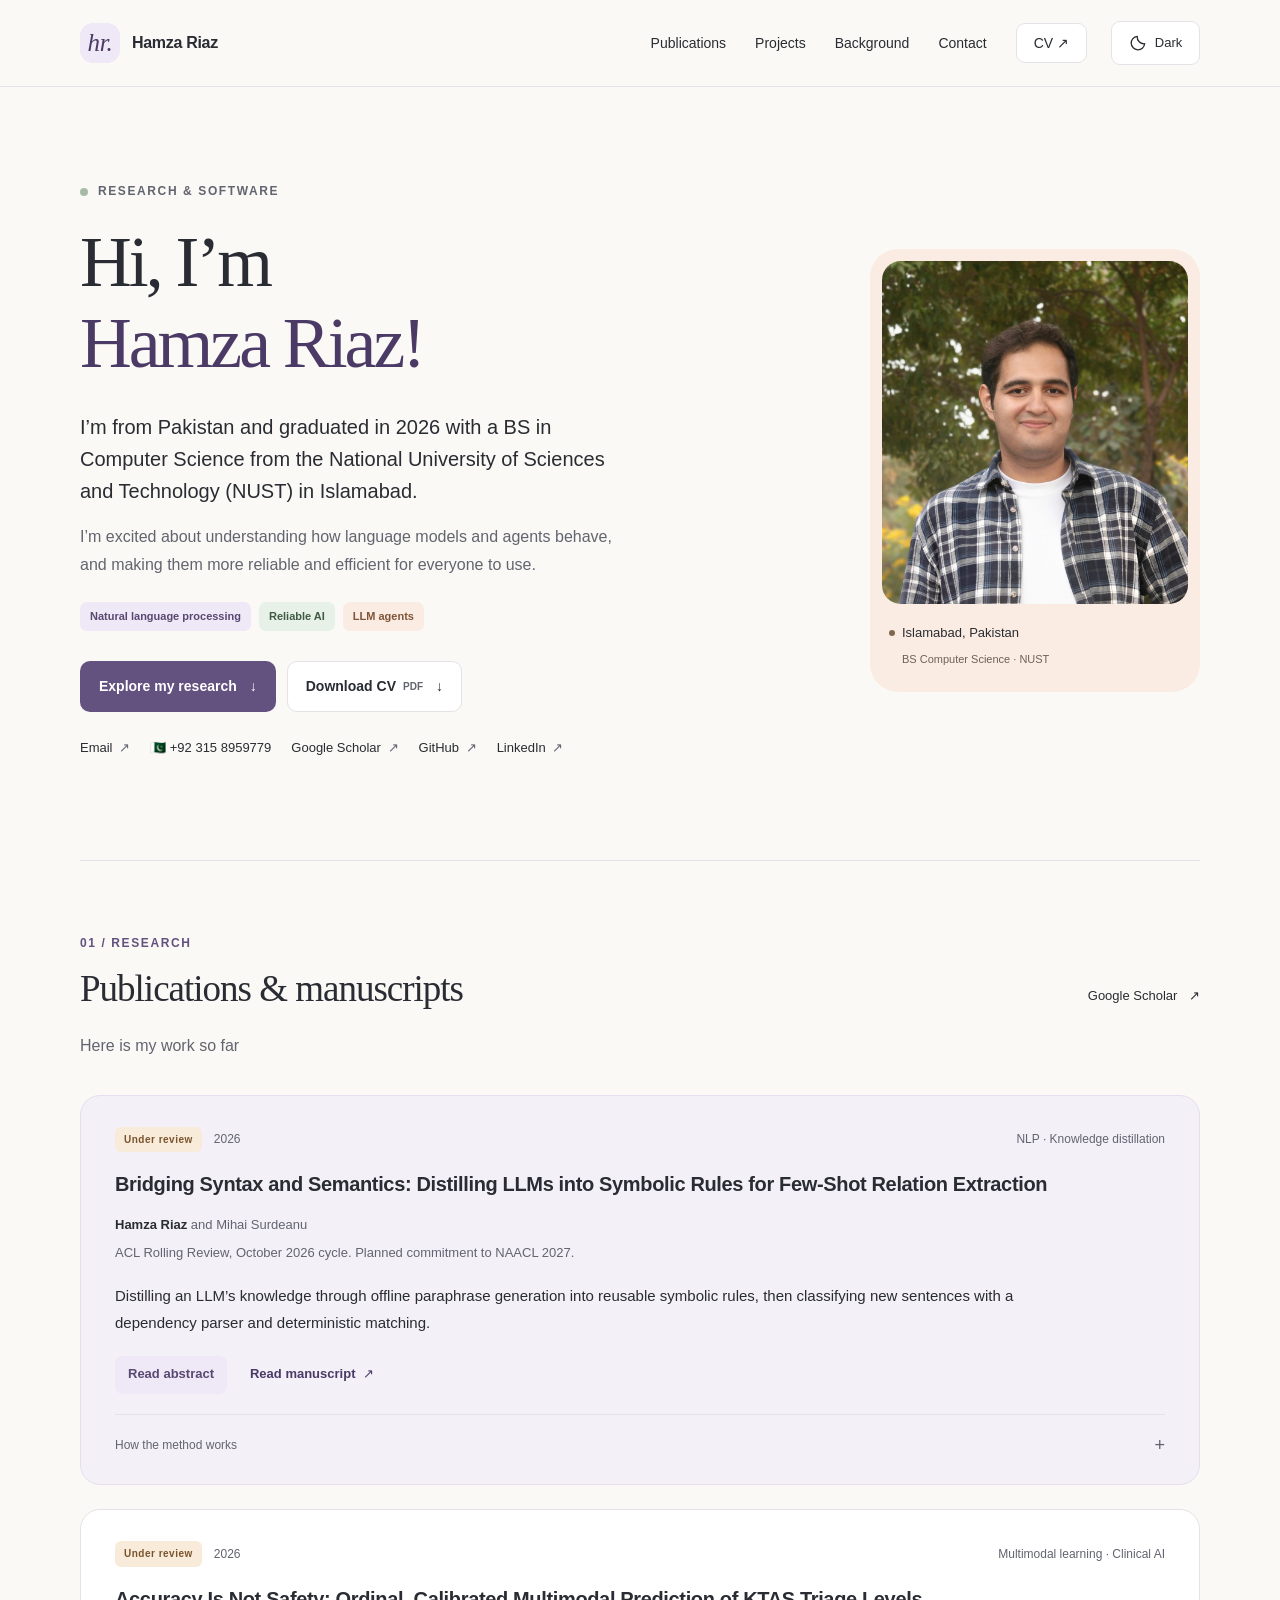
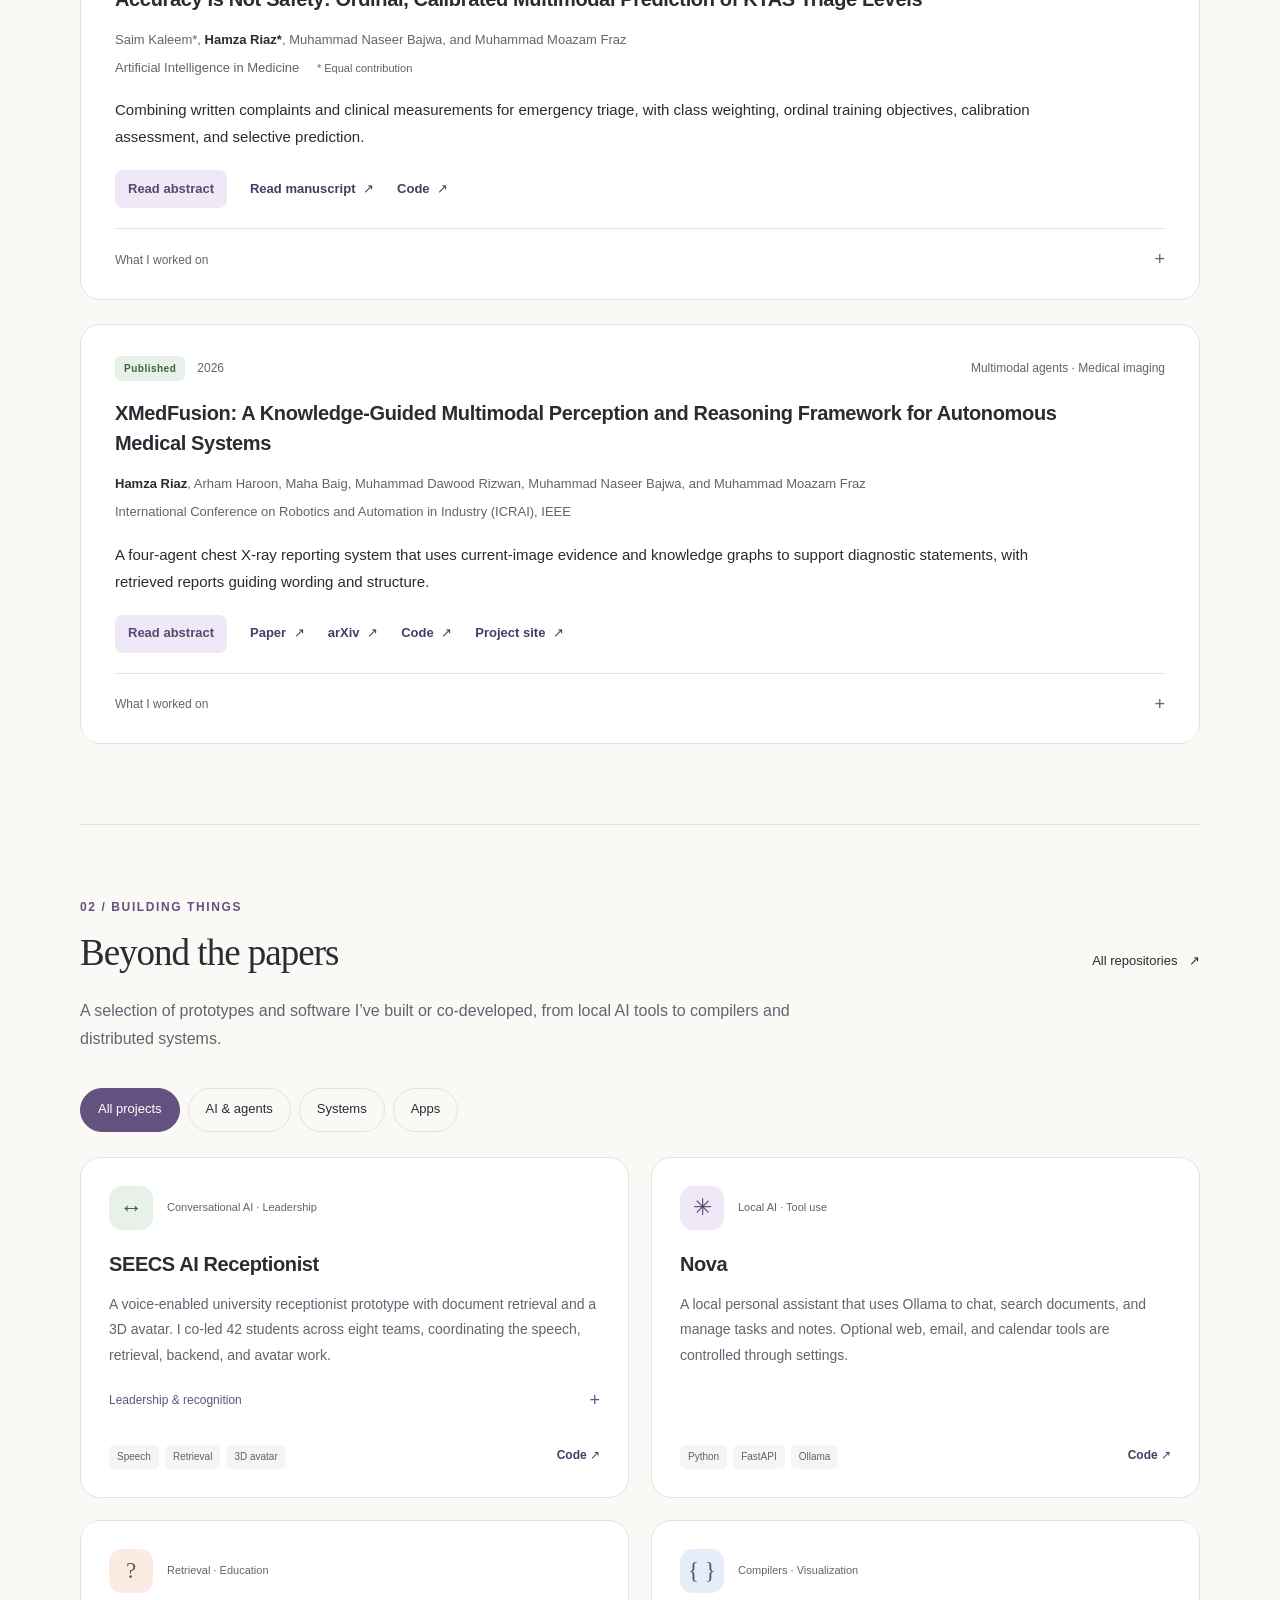
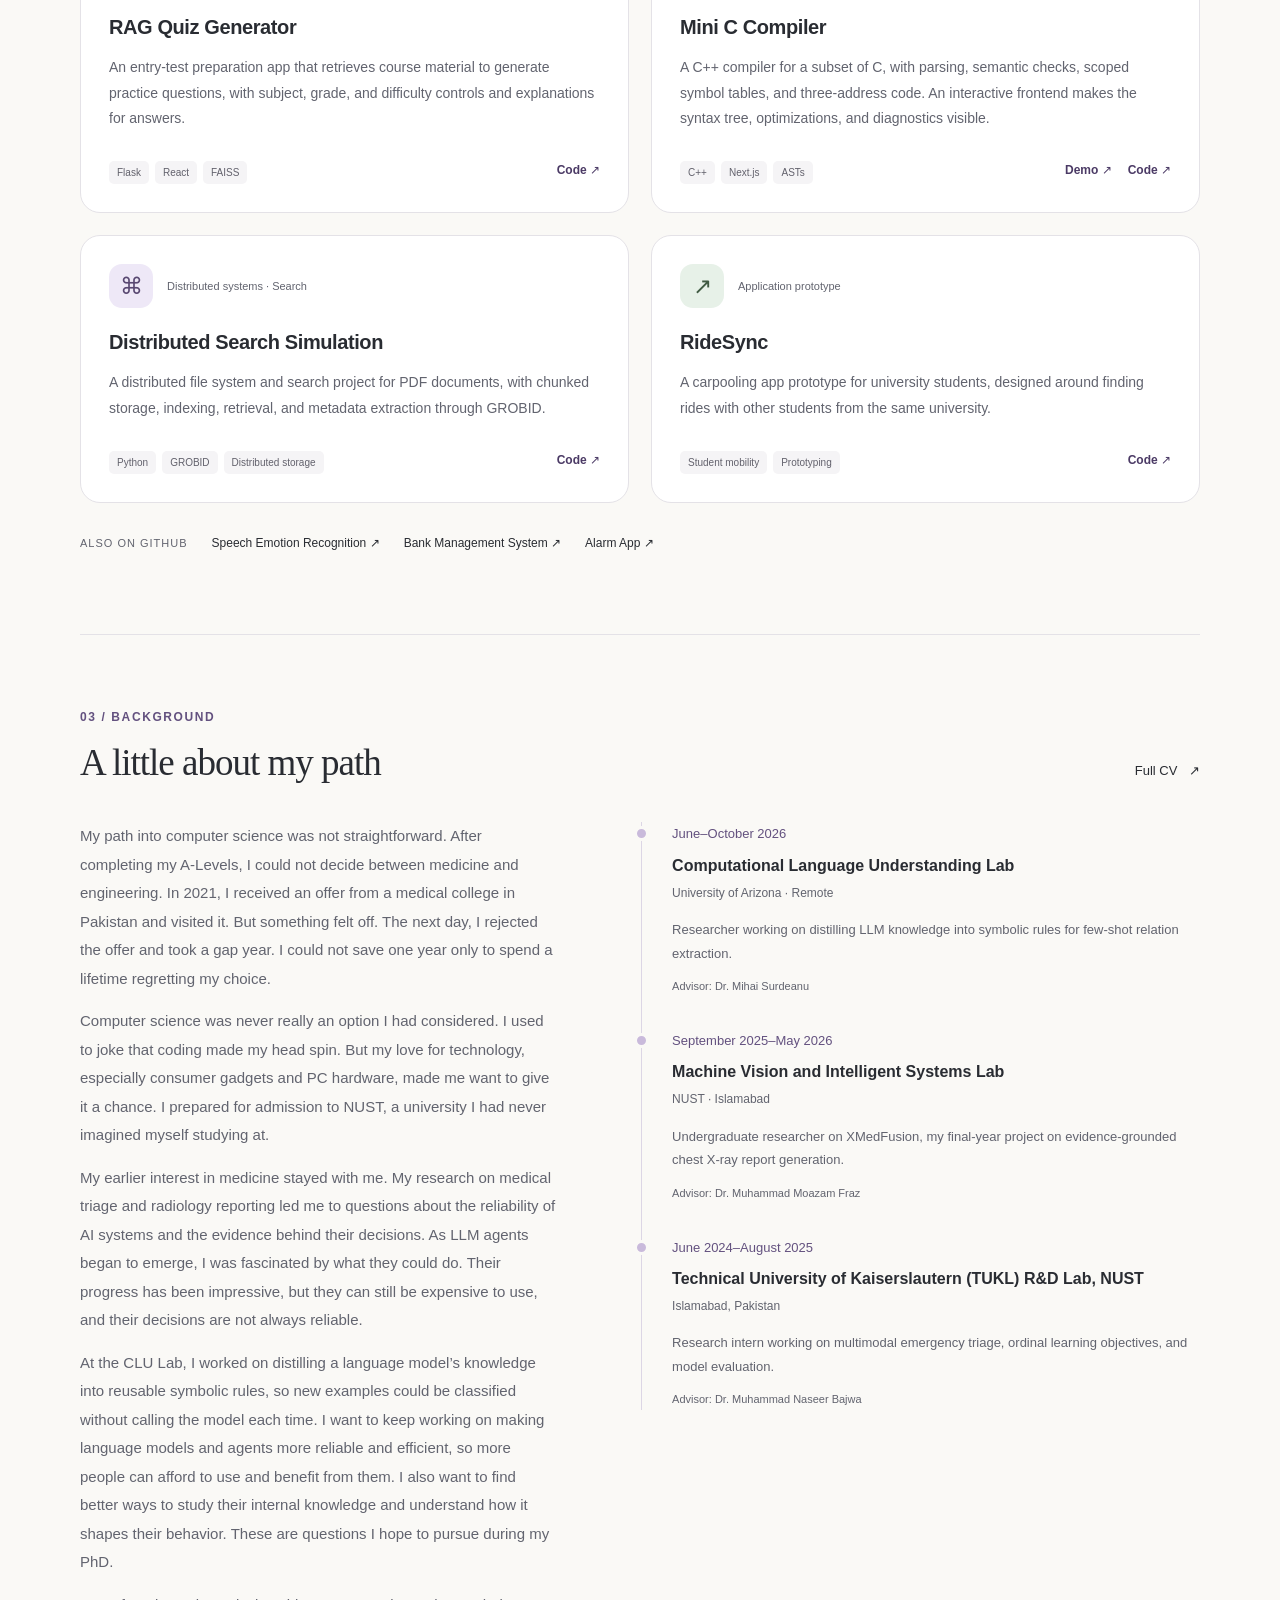
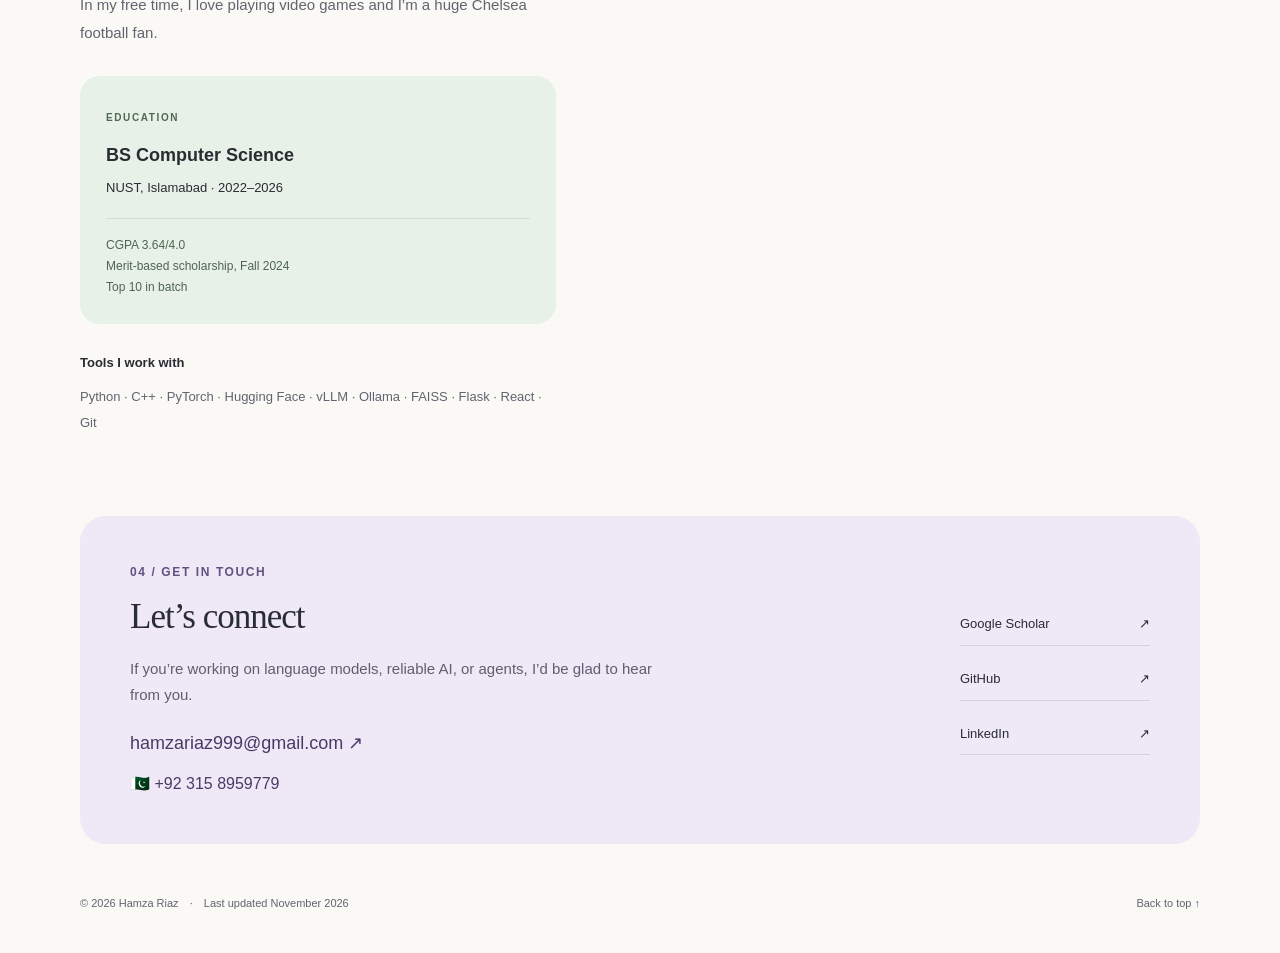
==== commit 48e28b27: "Simplify research intro and update advisor title" ====
--- a/index.html
+++ b/index.html
@@ -90,7 +90,7 @@
         <div><p class="eyebrow section-number">01 / Research</p><h2 id="publications-title">Publications & manuscripts</h2></div>
         <a class="text-link" href="https://scholar.google.com/citations?user=5EgASuIAAAAJ">Google Scholar <span aria-hidden="true">↗</span></a>
       </div>
-      <p class="section-intro">My work connects language models, explicit representations, and evidence-based prediction. Here are the papers behind it.</p>
+      <p class="section-intro">Here is my work so far</p>
       <div class="publication-list">
         <article class="publication featured-publication">
           <div class="publication-meta"><span class="status review">Under review</span><span>2026</span><span class="publication-area">NLP · Knowledge distillation</span></div>
@@ -189,7 +189,7 @@
           <div class="tools"><h3>Tools I work with</h3><p>Python · C++ · PyTorch · Hugging Face · vLLM · Ollama · FAISS · Flask · React · Git</p></div>
         </div>
         <ol class="timeline" aria-label="Research experience">
-          <li><p class="timeline-date">June–October 2026</p><h3>Computational Language Understanding Lab</h3><p class="timeline-place">University of Arizona · Remote</p><p>Researcher working on distilling LLM knowledge into symbolic rules for few-shot relation extraction.</p><p class="advisor">Advisor: <a href="https://scholar.google.com/citations?user=a3133-8AAAAJ&amp;hl=en">Prof. Mihai Surdeanu</a></p></li>
+          <li><p class="timeline-date">June–October 2026</p><h3>Computational Language Understanding Lab</h3><p class="timeline-place">University of Arizona · Remote</p><p>Researcher working on distilling LLM knowledge into symbolic rules for few-shot relation extraction.</p><p class="advisor">Advisor: <a href="https://scholar.google.com/citations?user=a3133-8AAAAJ&amp;hl=en">Dr. Mihai Surdeanu</a></p></li>
           <li><p class="timeline-date">September 2025–May 2026</p><h3>Machine Vision and Intelligent Systems Lab</h3><p class="timeline-place">NUST · Islamabad</p><p>Undergraduate researcher on XMedFusion, my final-year project on evidence-grounded chest X-ray report generation.</p><p class="advisor">Advisor: <a href="https://scholar.google.com/citations?user=tpfgan0AAAAJ&amp;hl=en&amp;oi=ao">Dr. Muhammad Moazam Fraz</a></p></li>
           <li><p class="timeline-date">June 2024–August 2025</p><h3>Technical University of Kaiserslautern (TUKL) R&amp;D Lab, NUST</h3><p class="timeline-place">Islamabad, Pakistan</p><p>Research intern working on multimodal emergency triage, ordinal learning objectives, and model evaluation.</p><p class="advisor">Advisor: <a href="https://scholar.google.com/citations?user=PeeIGEgAAAAJ&amp;hl=en&amp;oi=ao">Dr. Muhammad Naseer Bajwa</a></p></li>
         </ol>
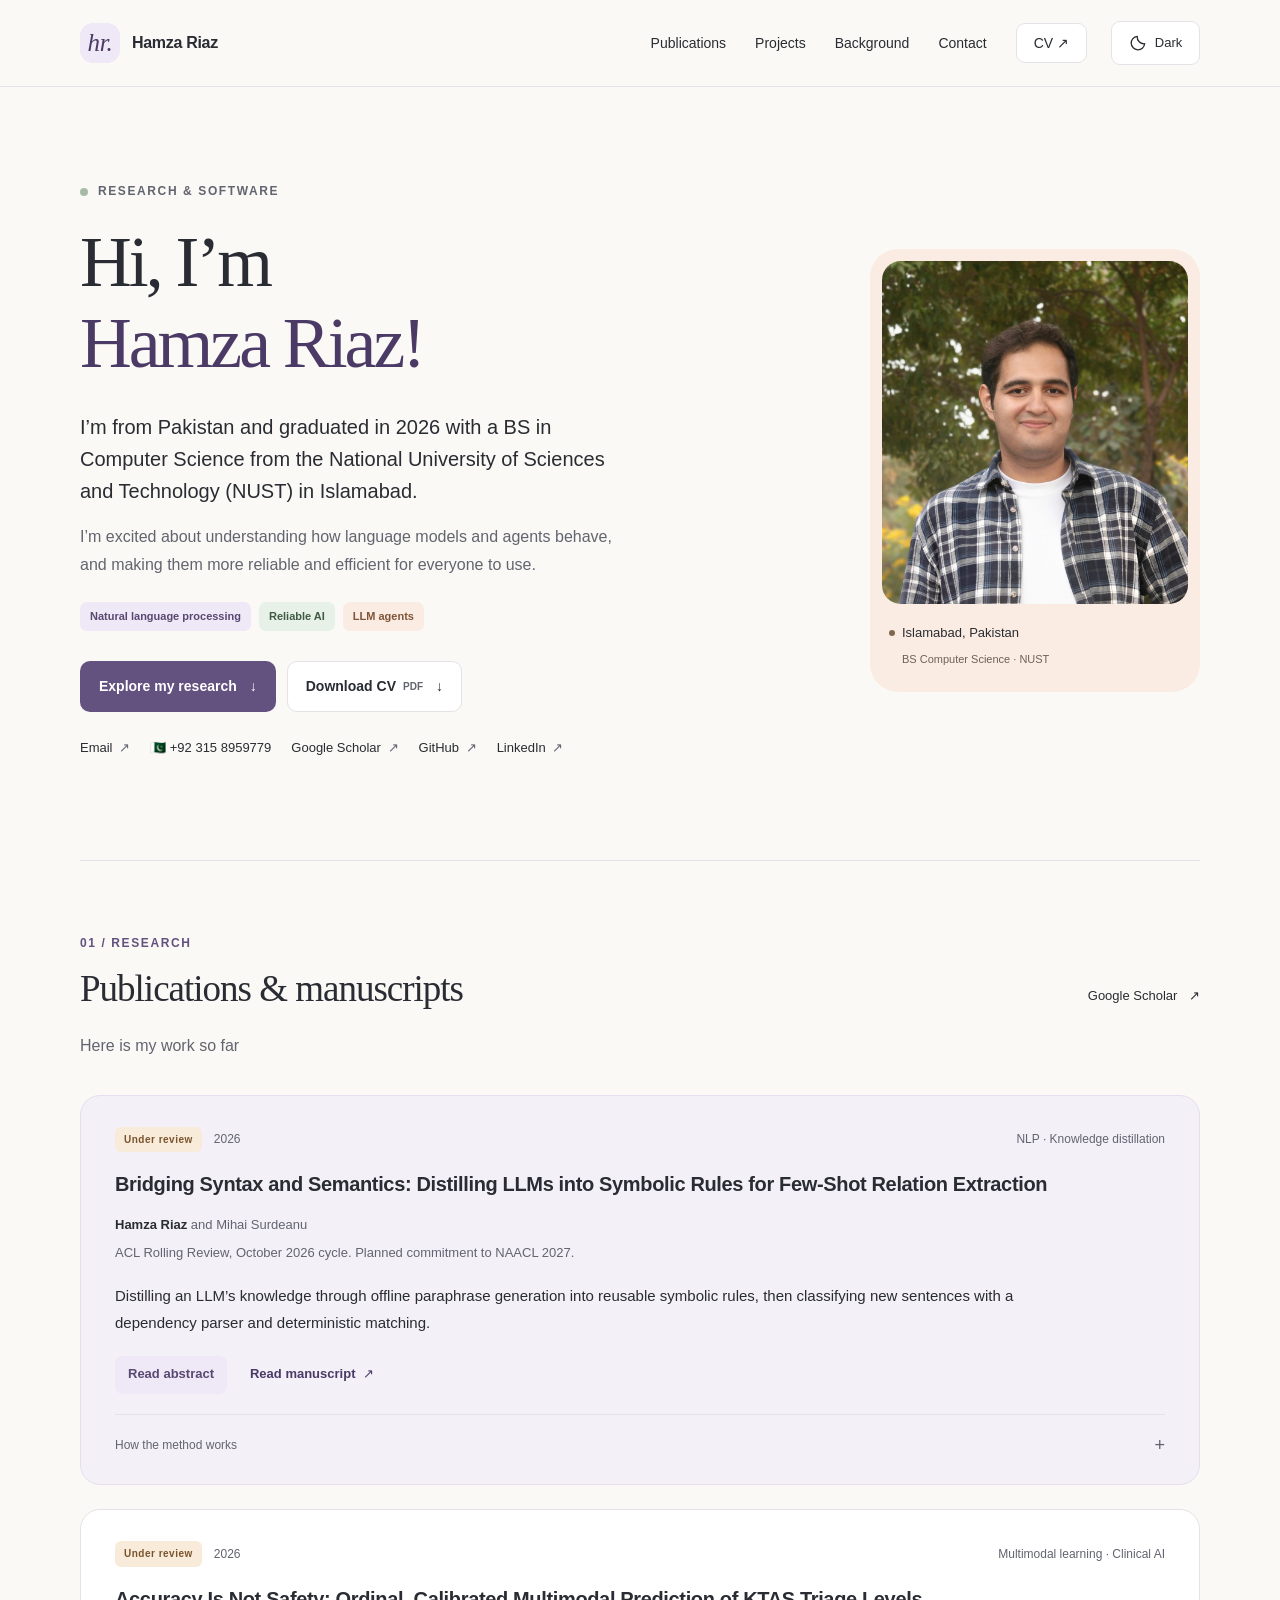
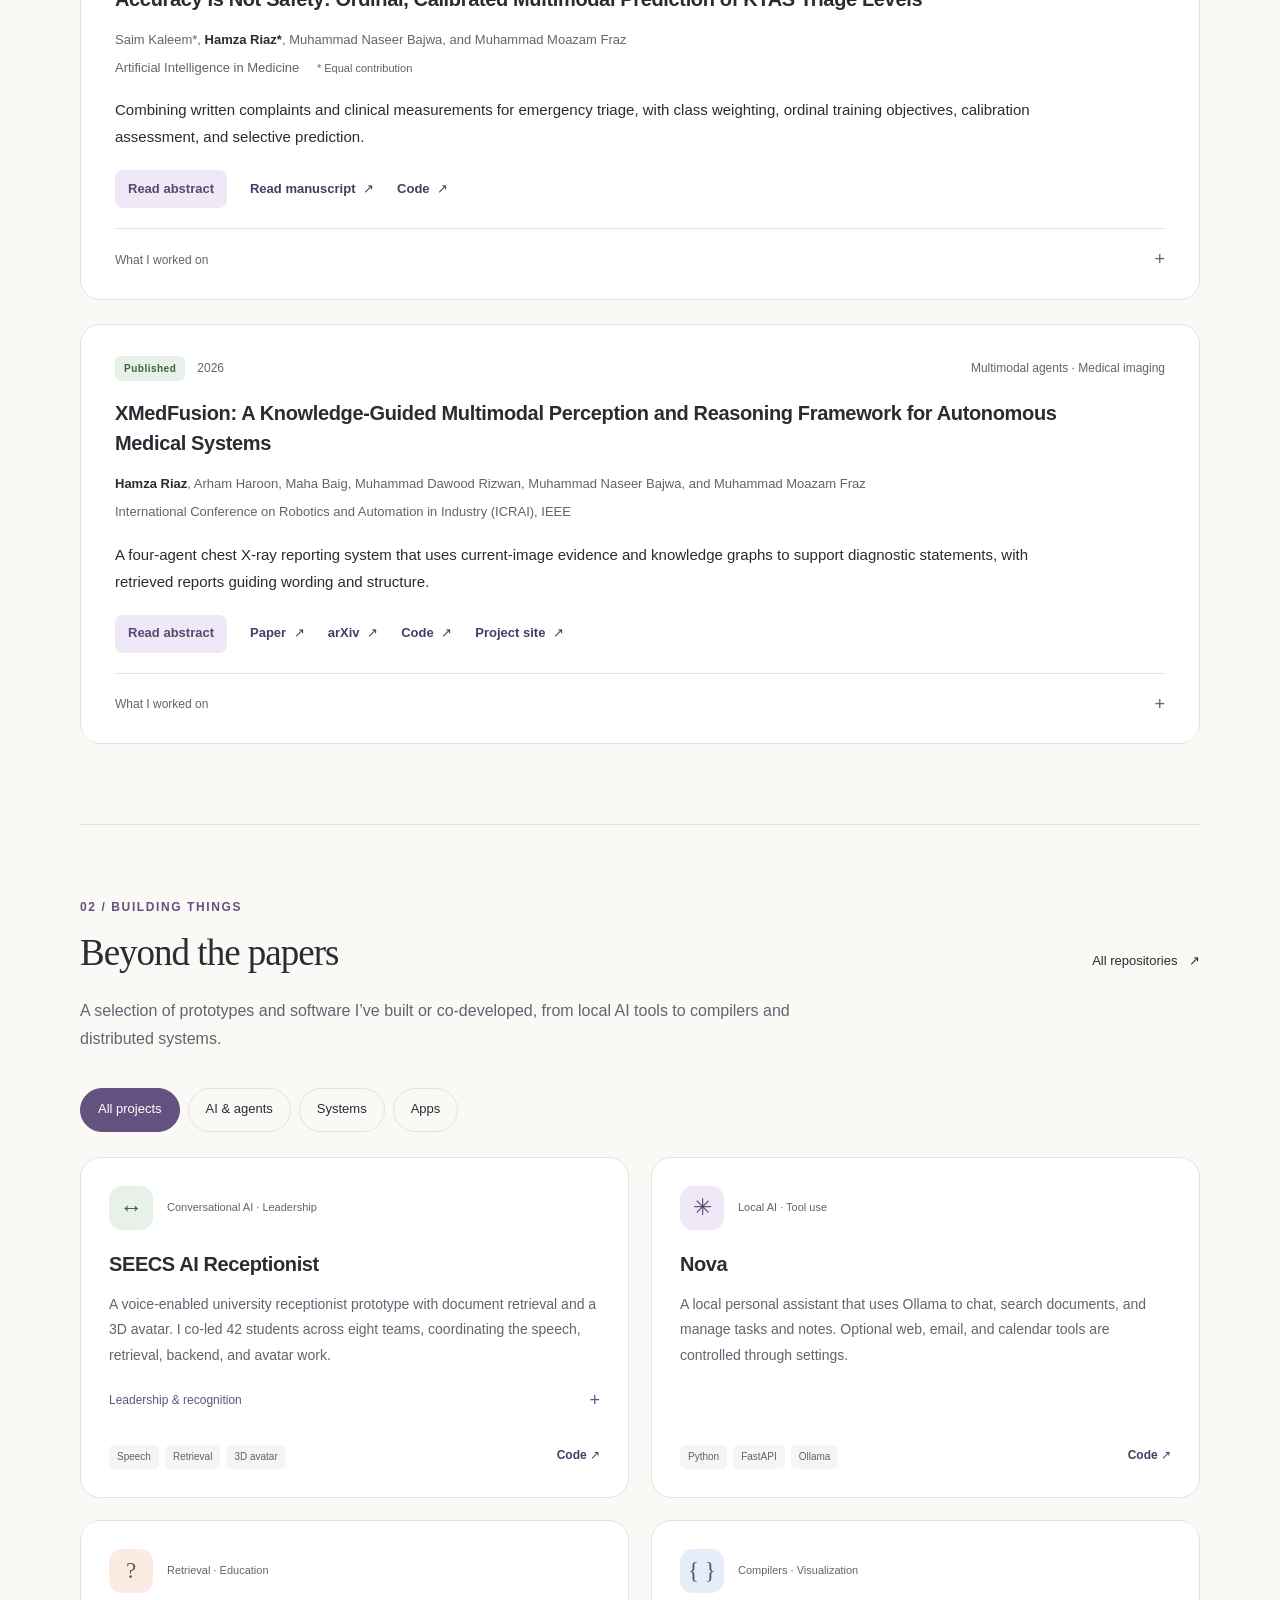
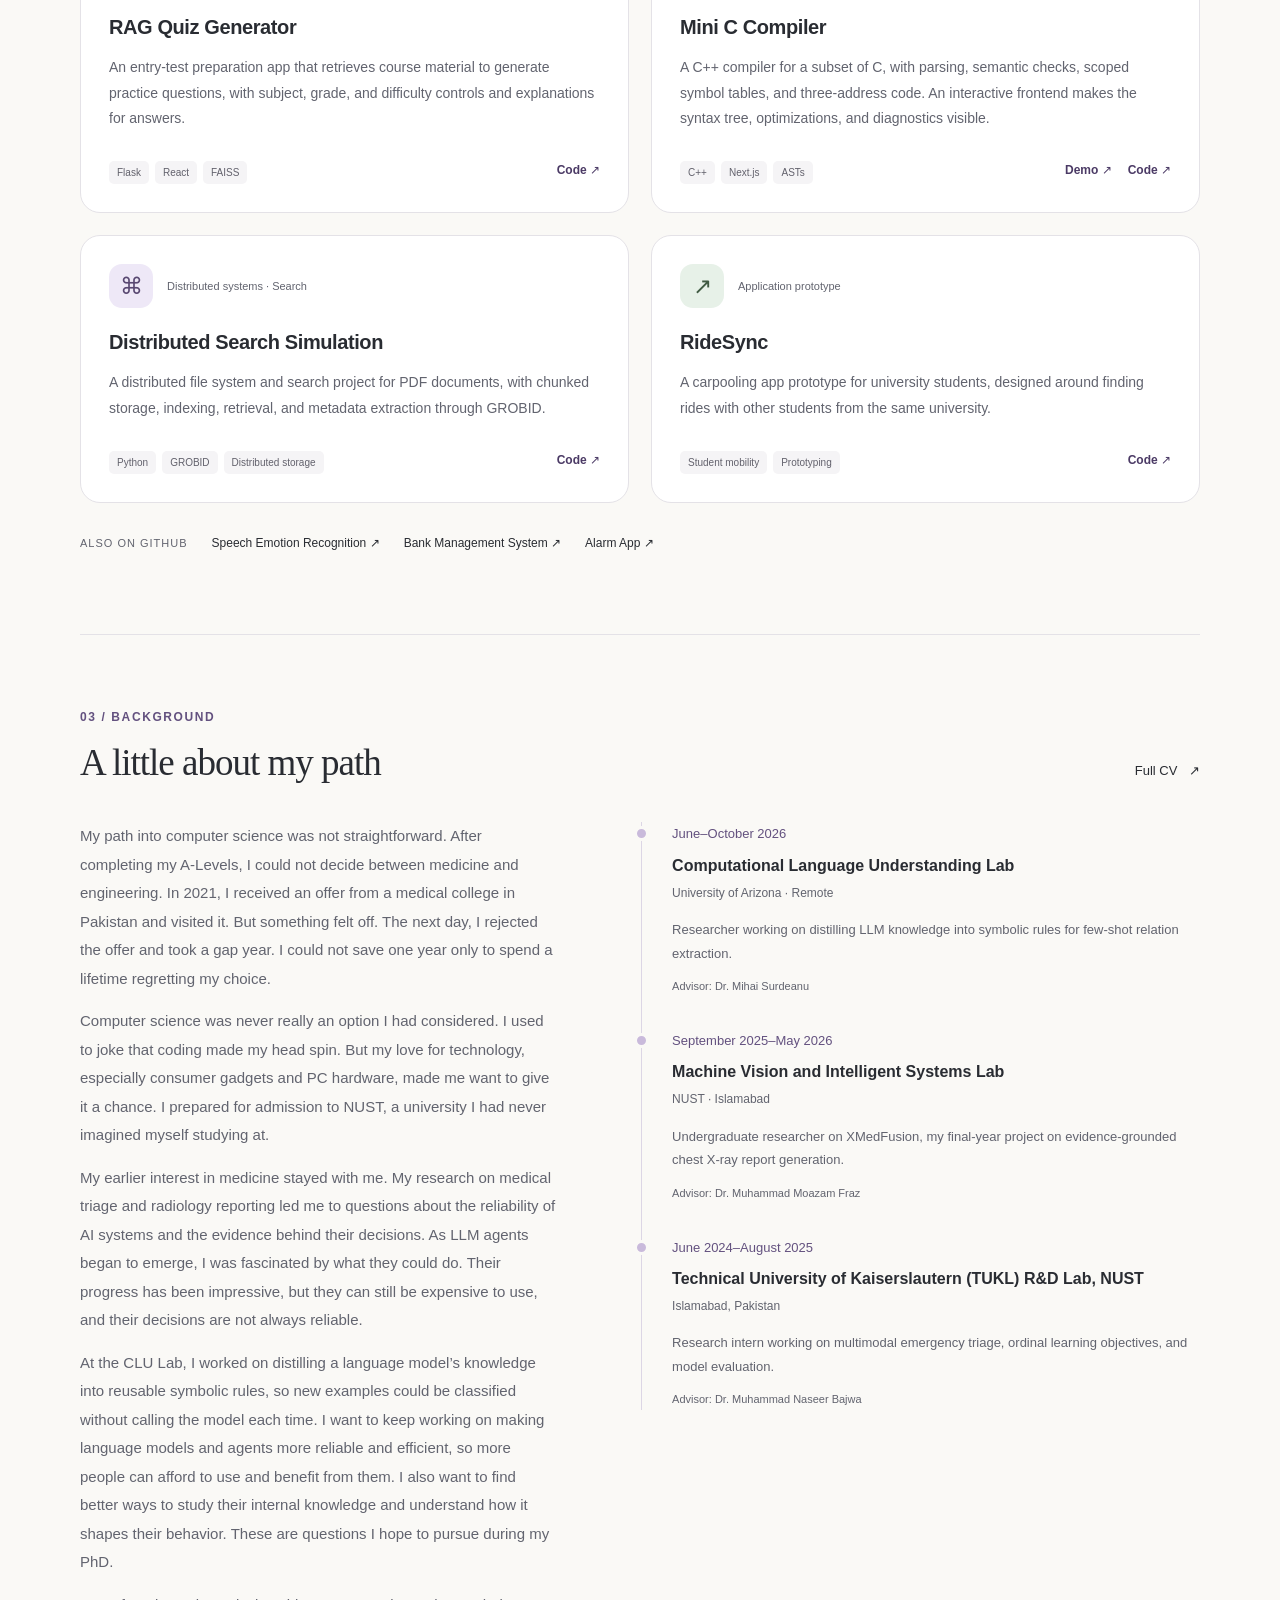
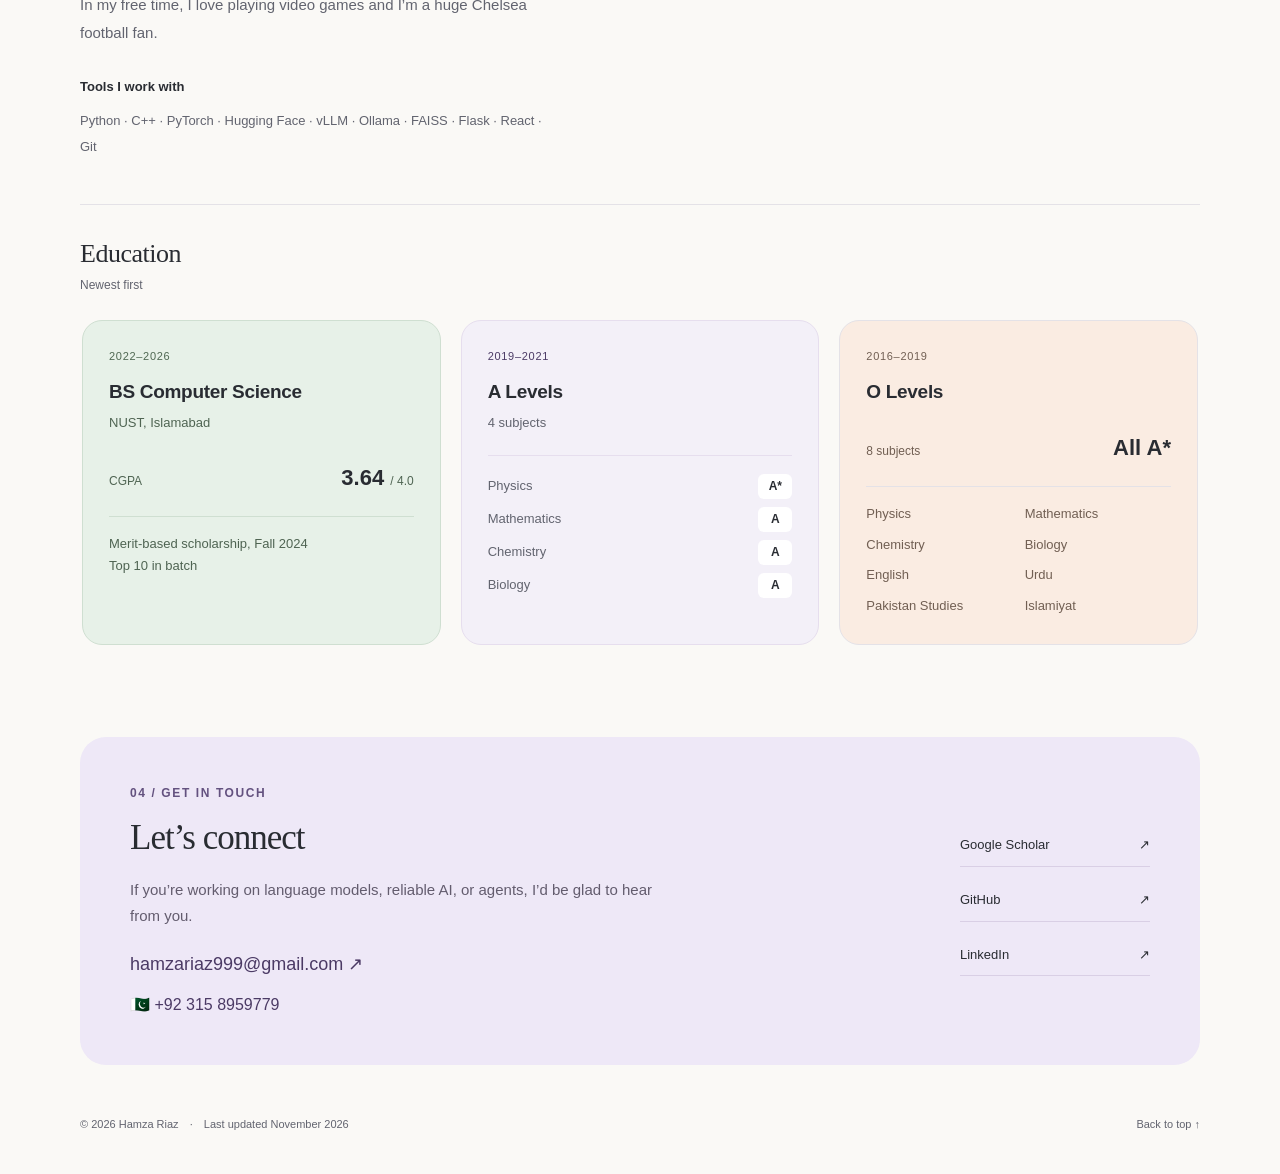
==== commit 0c59f4d7: "Add scrollable education cards and school results" ====
--- a/index.html
+++ b/index.html
@@ -26,8 +26,8 @@
         : prefersDark ? 'dark' : 'light';
     })();
   </script>
-  <link rel="stylesheet" href="styles.css?v=3">
-  <script src="script.js?v=2" defer></script>
+  <link rel="stylesheet" href="styles.css?v=4">
+  <script src="script.js?v=3" defer></script>
   <script type="application/ld+json">
     {"@context":"https://schema.org","@type":"Person","name":"Hamza Riaz","url":"https://hamzariaz970.github.io/","image":"https://hamzariaz970.github.io/assets/hamza-riaz.jpg","email":"mailto:hamzariaz999@gmail.com","alumniOf":{"@type":"CollegeOrUniversity","name":"National University of Sciences and Technology"},"sameAs":["https://github.com/hamzariaz970","https://www.linkedin.com/in/hamzariaz970/","https://scholar.google.com/citations?user=5EgASuIAAAAJ"]}
   </script>
@@ -185,7 +185,6 @@
           <p>My earlier interest in medicine stayed with me. My research on medical triage and radiology reporting led me to questions about the reliability of AI systems and the evidence behind their decisions. As LLM agents began to emerge, I was fascinated by what they could do. Their progress has been impressive, but they can still be expensive to use, and their decisions are not always reliable.</p>
           <p>At the CLU Lab, I worked on distilling a language model’s knowledge into reusable symbolic rules, so new examples could be classified without calling the model each time. I want to keep working on making language models and agents more reliable and efficient, so more people can afford to use and benefit from them. I also want to find better ways to study their internal knowledge and understand how it shapes their behavior. These are questions I hope to pursue during my PhD.</p>
           <p>In my free time, I love playing video games and I’m a huge Chelsea football fan.</p>
-          <div class="education-card"><span class="eyebrow">Education</span><h3>BS Computer Science</h3><p>NUST, Islamabad · 2022–2026</p><p class="education-detail">CGPA 3.64/4.0<br>Merit-based scholarship, Fall 2024<br>Top 10 in batch</p></div>
           <div class="tools"><h3>Tools I work with</h3><p>Python · C++ · PyTorch · Hugging Face · vLLM · Ollama · FAISS · Flask · React · Git</p></div>
         </div>
         <ol class="timeline" aria-label="Research experience">
@@ -194,6 +193,46 @@
           <li><p class="timeline-date">June 2024–August 2025</p><h3>Technical University of Kaiserslautern (TUKL) R&amp;D Lab, NUST</h3><p class="timeline-place">Islamabad, Pakistan</p><p>Research intern working on multimodal emergency triage, ordinal learning objectives, and model evaluation.</p><p class="advisor">Advisor: <a href="https://scholar.google.com/citations?user=PeeIGEgAAAAJ&amp;hl=en&amp;oi=ao">Dr. Muhammad Naseer Bajwa</a></p></li>
         </ol>
       </div>
+      <section class="education-section" aria-labelledby="education-title">
+        <div class="education-heading">
+          <div><h3 id="education-title">Education</h3><p>Newest first</p></div>
+          <div class="education-controls" role="group" aria-label="Browse education" hidden>
+            <button type="button" data-direction="-1" aria-label="Show newer qualifications" aria-controls="education-list"><span aria-hidden="true">←</span></button>
+            <button type="button" data-direction="1" aria-label="Show older qualifications" aria-controls="education-list"><span aria-hidden="true">→</span></button>
+          </div>
+        </div>
+        <ol class="education-list" id="education-list" tabindex="0" aria-label="Education, newest first">
+          <li class="education-card" data-year="2026">
+            <p class="education-date">2022–2026</p>
+            <h4>BS Computer Science</h4>
+            <p class="education-school">NUST, Islamabad</p>
+            <div class="education-result"><span>CGPA</span><strong>3.64 <small>/ 4.0</small></strong></div>
+            <p class="education-detail">Merit-based scholarship, Fall 2024<br>Top 10 in batch</p>
+          </li>
+          <li class="education-card" data-year="2021" data-tone="lilac">
+            <p class="education-date">2019–2021</p>
+            <h4>A Levels</h4>
+            <p class="education-school">4 subjects</p>
+            <dl class="education-grades">
+              <div><dt>Physics</dt><dd><span aria-label="A star">A*</span></dd></div>
+              <div><dt>Mathematics</dt><dd>A</dd></div>
+              <div><dt>Chemistry</dt><dd>A</dd></div>
+              <div><dt>Biology</dt><dd>A</dd></div>
+            </dl>
+          </li>
+          <li class="education-card" data-year="2019" data-tone="peach">
+            <p class="education-date">2016–2019</p>
+            <h4>O Levels</h4>
+            <div class="education-result"><span>8 subjects</span><strong aria-label="All A stars">All A*</strong></div>
+            <ul class="education-subjects" aria-label="Subjects, all graded A star">
+              <li>Physics</li><li>Mathematics</li>
+              <li>Chemistry</li><li>Biology</li>
+              <li>English</li><li>Urdu</li>
+              <li>Pakistan Studies</li><li>Islamiyat</li>
+            </ul>
+          </li>
+        </ol>
+      </section>
     </section>
 
     <section id="contact" class="contact-section wrap" aria-labelledby="contact-title">
--- a/styles.css
+++ b/styles.css
@@ -208,11 +208,31 @@
 .more-projects a:hover { text-decoration: underline; }
 .background-grid { display: grid; grid-template-columns: .92fr 1.08fr; gap: 85px; margin-top: 36px; }
 .about-column > p { color: var(--muted); font-size: 15px; line-height: 1.9; }
-.education-card { border-radius: var(--radius); background: var(--education-background); padding: 26px; margin-top: 28px; }
-.education-card .eyebrow { font-size: 10px; color: var(--education-label); }
-.education-card h3 { margin-top: 10px; font-size: 18px; font-weight: 600; }
-.education-card p { font-size: 13px; margin-top: 6px; }
-.education-card .education-detail { border-top: 1px solid var(--education-line); margin-top: 18px; padding-top: 16px; font-size: 12px; color: var(--education-text); }
+.education-section { margin-top: 44px; padding-top: 32px; border-top: 1px solid var(--line); }
+.education-heading { display: flex; align-items: center; justify-content: space-between; gap: 20px; margin-bottom: 20px; }
+.education-heading h3 { font: 400 26px/1.3 Georgia, "Times New Roman", serif; letter-spacing: -.5px; }
+.education-heading p { margin-top: 5px; color: var(--muted); font-size: 12px; }
+.education-controls { display: flex; gap: 8px; }
+.education-controls button { width: 44px; height: 44px; border: 1px solid var(--line); border-radius: 10px; background: var(--surface); font-size: 21px; }
+.education-controls button:hover:not(:disabled) { border-color: var(--accent); color: var(--accent-strong); }
+.education-controls button:disabled { opacity: .35; cursor: default; }
+.education-list { display: grid; grid-auto-flow: column; grid-auto-columns: calc((100% - 40px) / 3); gap: 20px; list-style: none; padding: 4px 2px 12px; margin: 0; overflow-x: auto; scroll-snap-type: x proximity; scrollbar-width: thin; scrollbar-color: var(--accent) var(--line); }
+.education-list:focus-visible { outline: 2px solid var(--accent); outline-offset: 4px; border-radius: var(--radius); }
+.education-card { min-width: 0; border: 1px solid var(--education-line); border-radius: var(--radius); background: var(--education-background); padding: 26px; scroll-snap-align: start; }
+.education-card[data-tone="lilac"] { background: var(--featured-background); --education-label: var(--accent-strong); --education-text: var(--muted); --education-line: var(--featured-border); }
+.education-card[data-tone="peach"] { background: var(--portrait-background); --education-label: var(--portrait-note); --education-text: var(--portrait-note); --education-line: var(--line); }
+.education-card .education-date { color: var(--education-label); font-size: 11px; letter-spacing: .7px; margin: 0 0 12px; }
+.education-card h4 { margin: 0; font-size: 19px; font-weight: 600; line-height: 1.4; letter-spacing: -.3px; }
+.education-card .education-school { color: var(--education-text); font-size: 13px; margin-top: 7px; }
+.education-result { display: flex; align-items: baseline; justify-content: space-between; gap: 12px; margin-top: 24px; color: var(--education-text); font-size: 12px; }
+.education-result strong { color: var(--ink); font-size: 22px; font-weight: 600; white-space: nowrap; }
+.education-result small { color: var(--education-text); font-size: 12px; font-weight: 400; }
+.education-card .education-detail { border-top: 1px solid var(--education-line); margin-top: 18px; padding-top: 16px; font-size: 13px; color: var(--education-text); }
+.education-grades { margin: 20px 0 0; padding-top: 10px; border-top: 1px solid var(--education-line); font-size: 13px; }
+.education-grades > div { display: flex; align-items: center; justify-content: space-between; gap: 12px; padding-top: 8px; }
+.education-grades dt { color: var(--education-text); }
+.education-grades dd { min-width: 34px; margin: 0; padding: 2px 7px; text-align: center; border-radius: 6px; background: var(--surface); font-size: 12px; font-weight: 600; }
+.education-subjects { display: grid; grid-template-columns: repeat(2, minmax(0, 1fr)); gap: 8px 12px; list-style: none; border-top: 1px solid var(--education-line); padding: 16px 0 0; margin: 18px 0 0; color: var(--education-text); font-size: 13px; }
 .tools { margin-top: 28px; }
 .tools h3 { font-size: 13px; font-weight: 600; }
 .tools p { font-size: 13px; color: var(--muted); margin-top: 9px; line-height: 2; }
@@ -247,6 +267,7 @@
   .header-inner { gap: 18px; }
   #main-nav { gap: 19px; }
   .background-grid { gap: 45px; }
+  .education-list { grid-auto-columns: calc((100% - 20px) / 2); }
   .hero-actions { gap: 9px; }
   .button { padding-inline: 14px; }
 }
@@ -293,6 +314,8 @@
   .project-card { padding: 24px; }
   .more-projects { gap: 13px; flex-direction: column; align-items: flex-start; }
   .background-grid { grid-template-columns: 1fr; gap: 40px; margin-top: 24px; }
+  .education-list { grid-auto-columns: 100%; }
+  .education-card { padding: 24px; }
   .contact-section { grid-template-columns: 1fr; padding: 30px 26px; gap: 28px; border-radius: 20px; }
   .contact-section h2 { font-size: 30px; }
   .email-link { font-size: 16px; }
@@ -311,4 +334,7 @@
   .section { padding-block: 35px; }
   .project-card, .publication, .timeline li { break-inside: avoid; }
   .contact-section { margin-top: 25px; }
-}
+  .education-controls { display: none !important; }
+  .education-list { grid-auto-flow: row; grid-auto-columns: auto; grid-template-columns: repeat(3, minmax(0, 1fr)); overflow: visible; }
+  .education-card { break-inside: avoid; }
+}
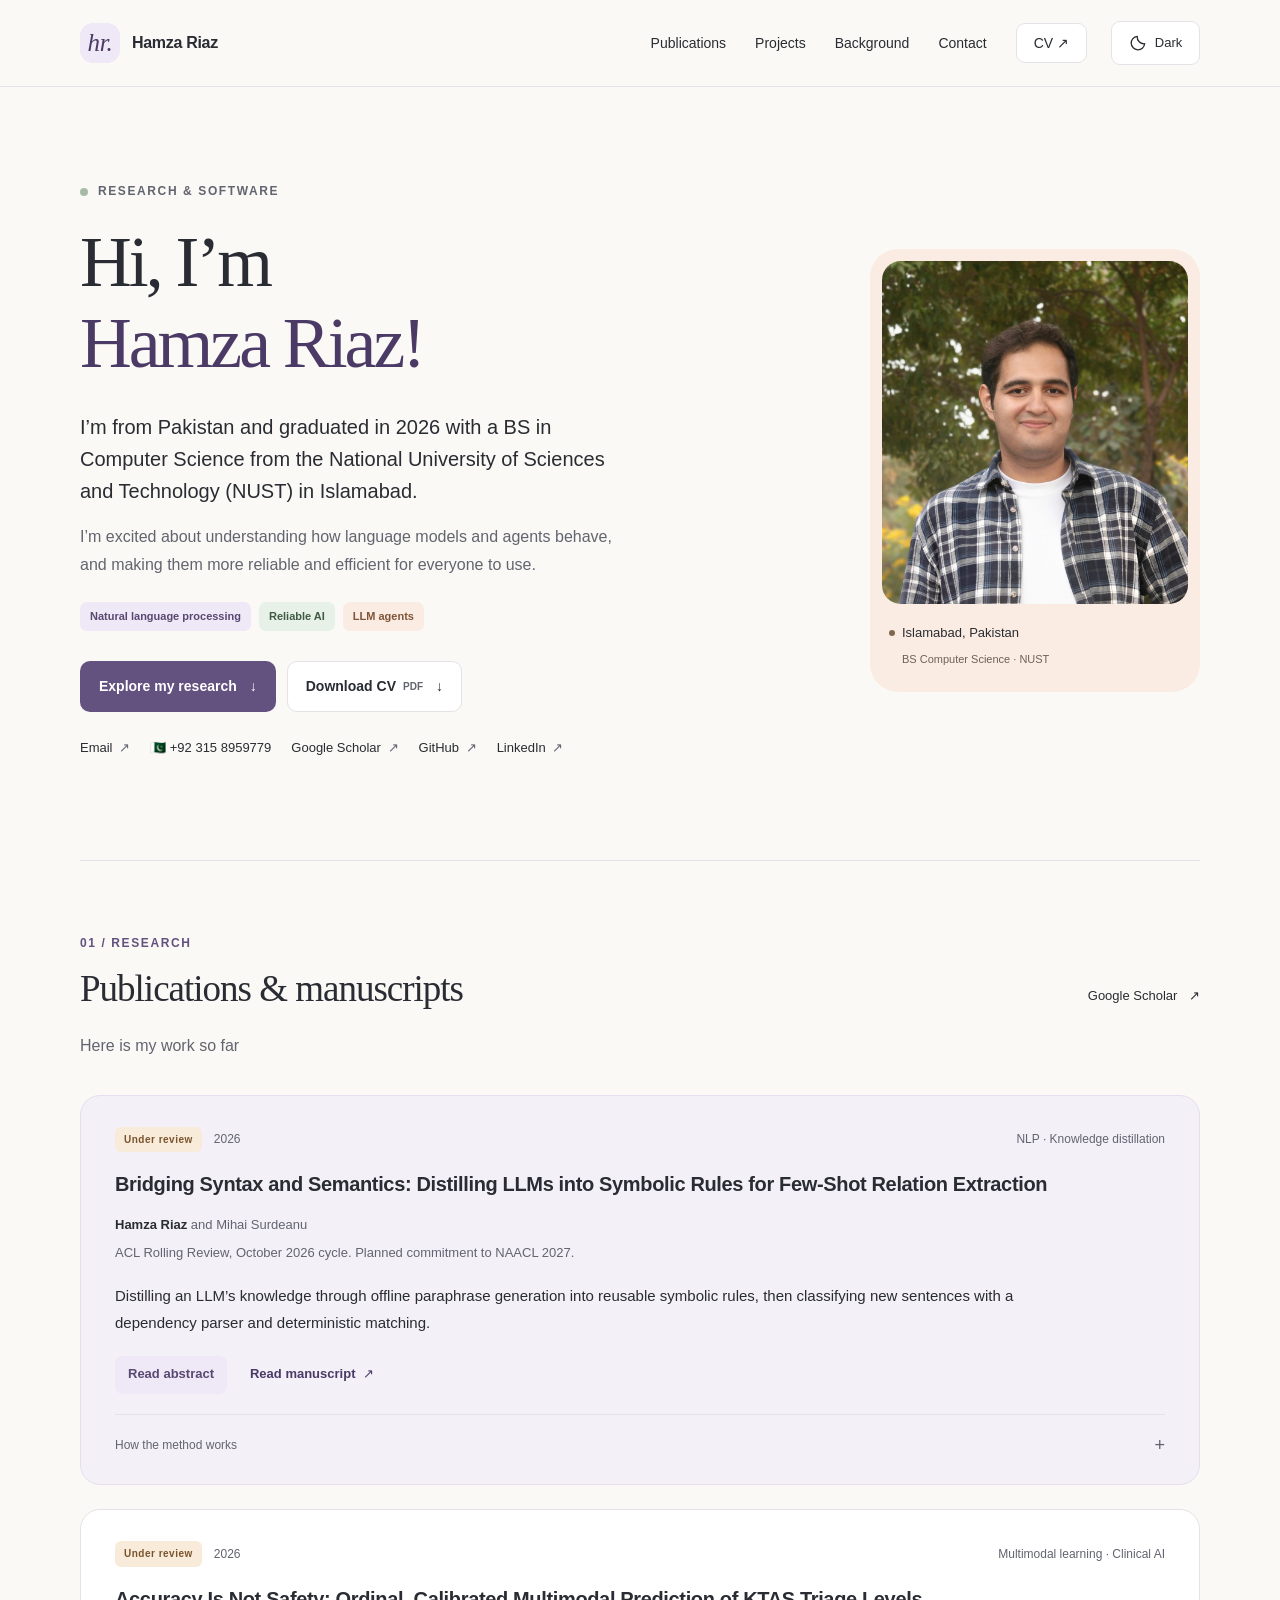
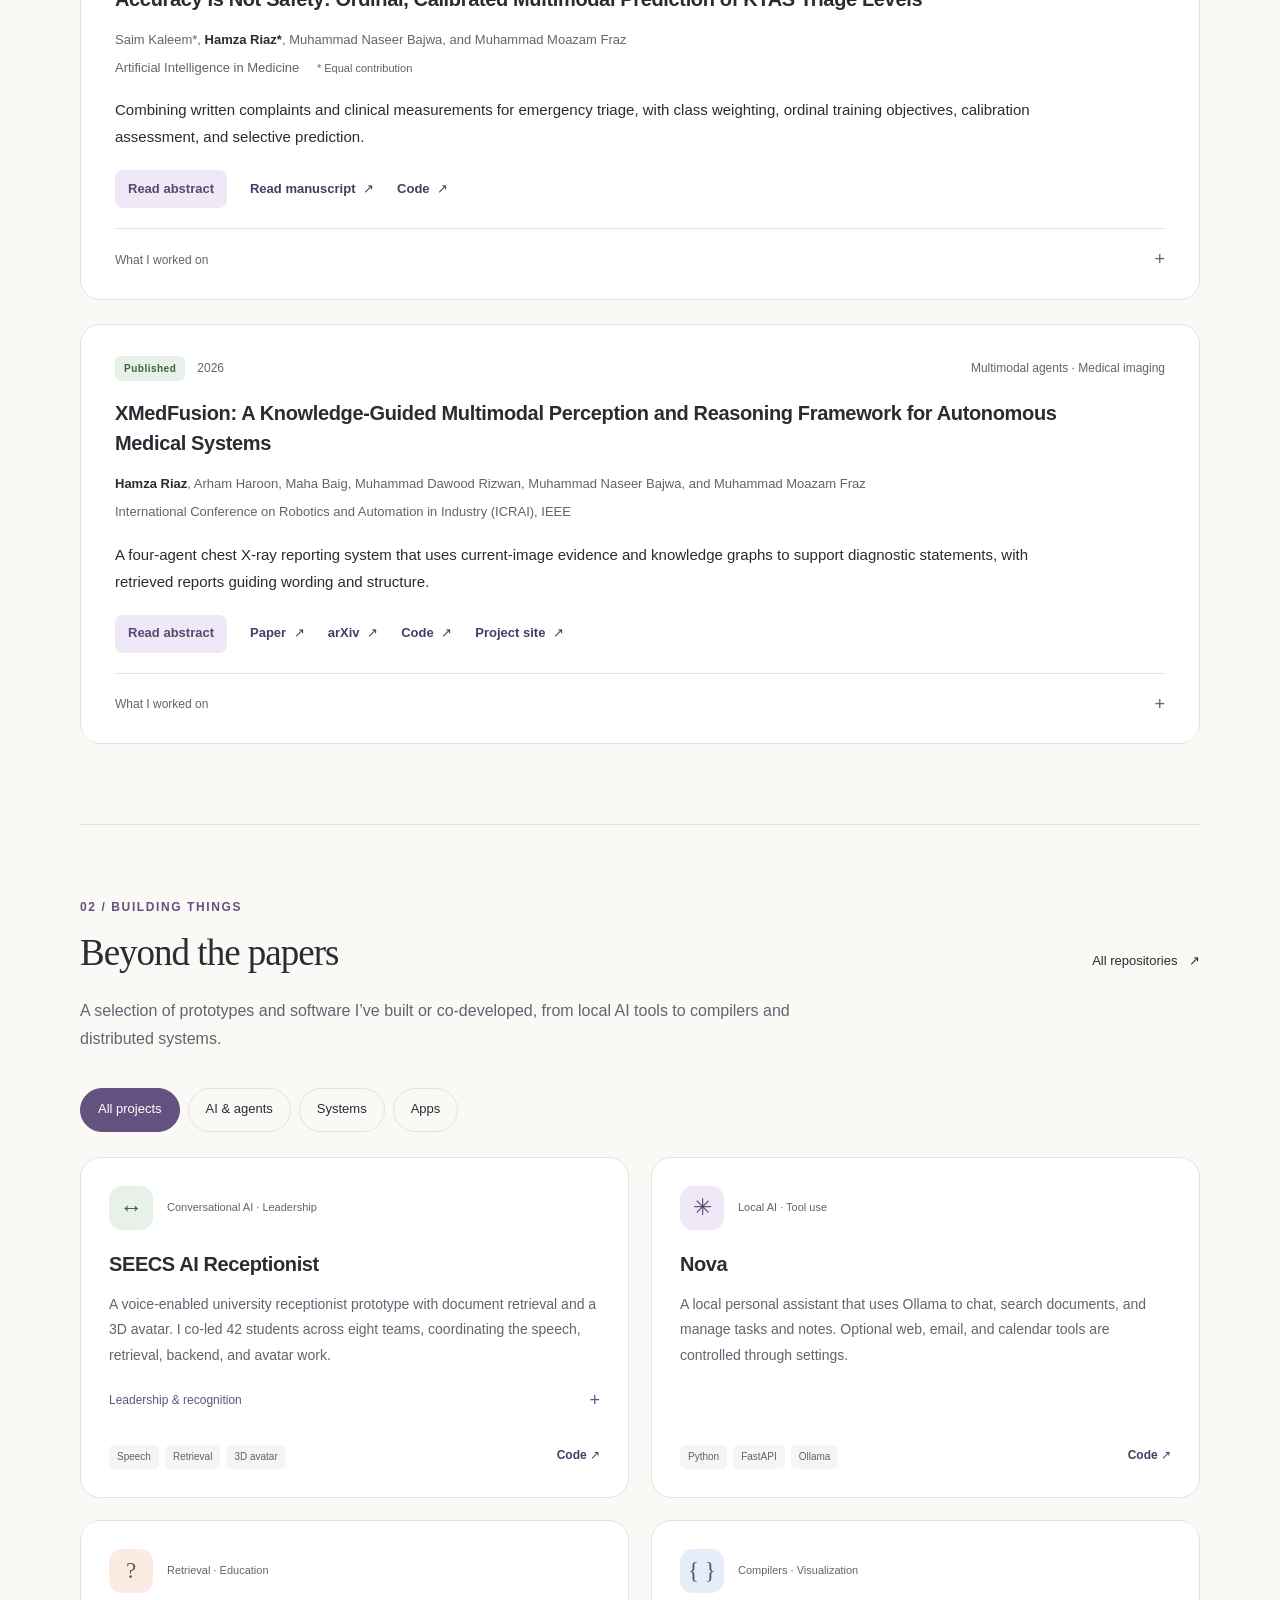
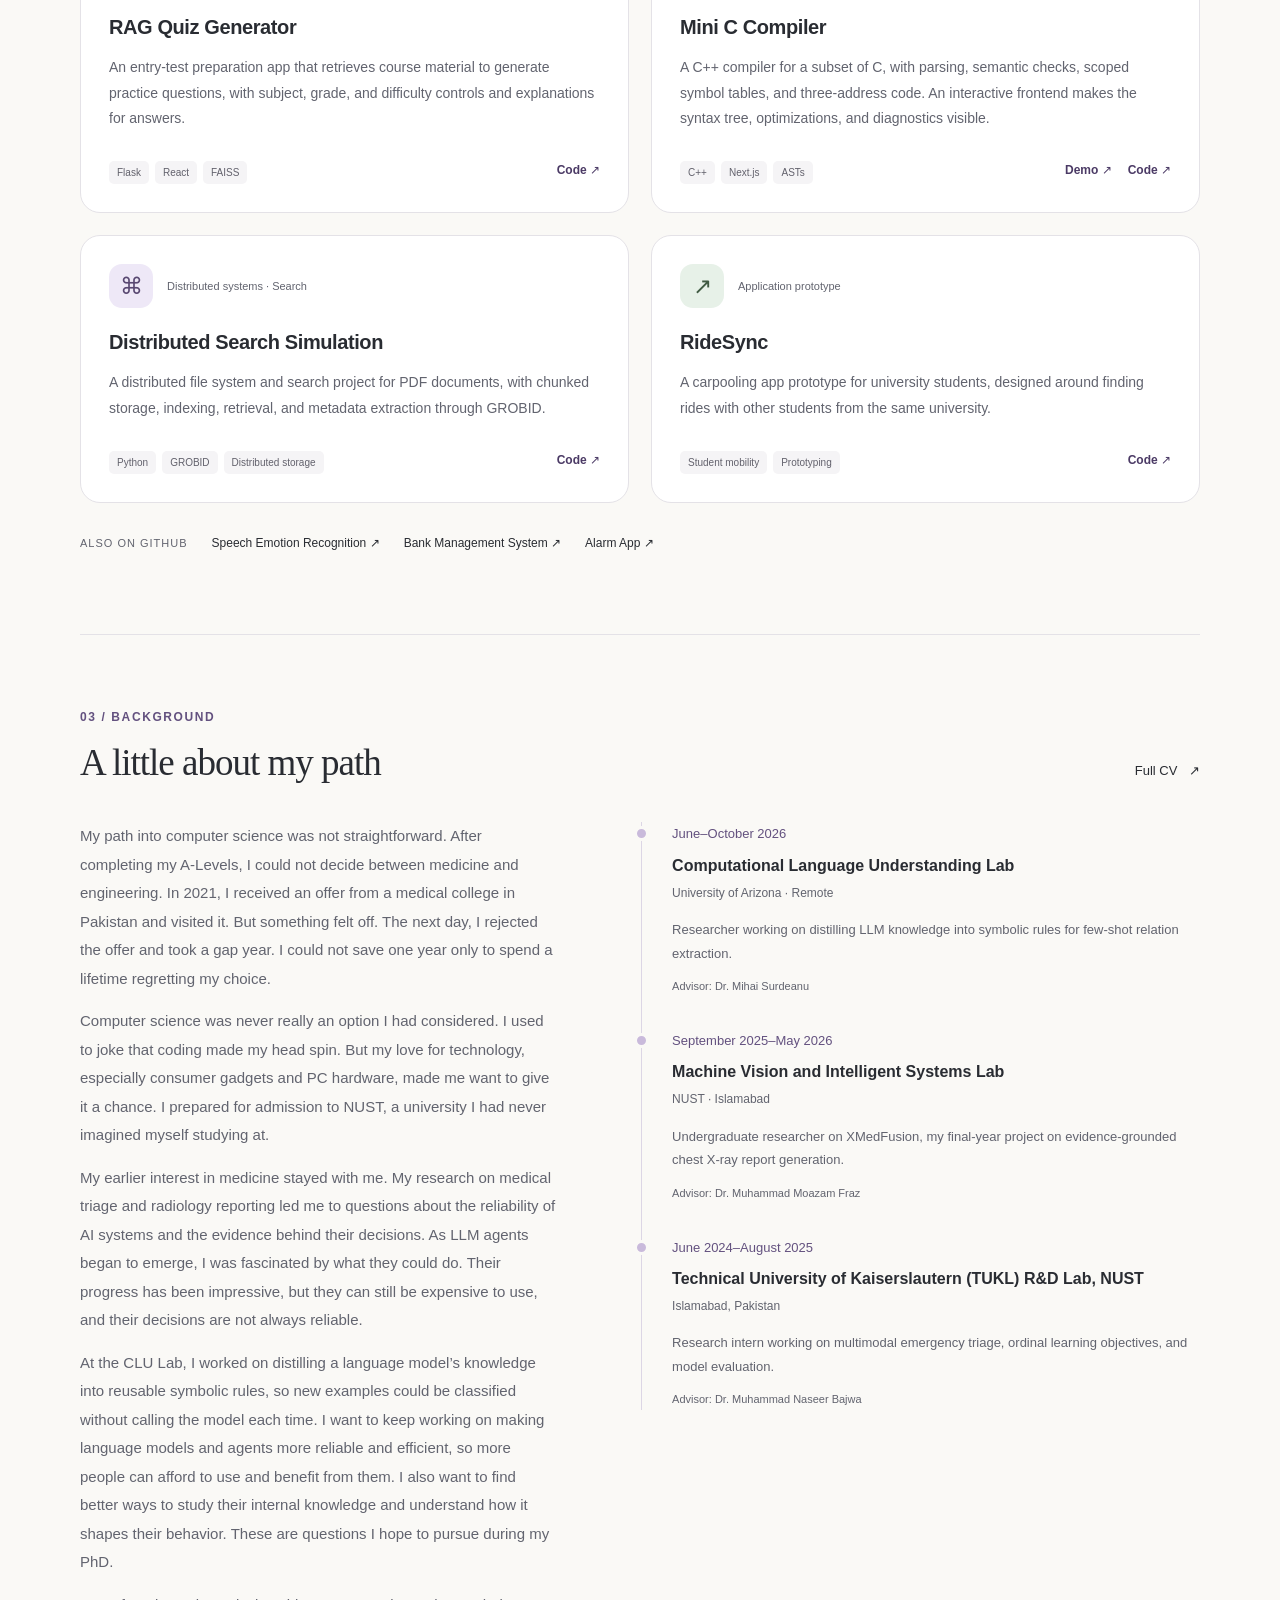
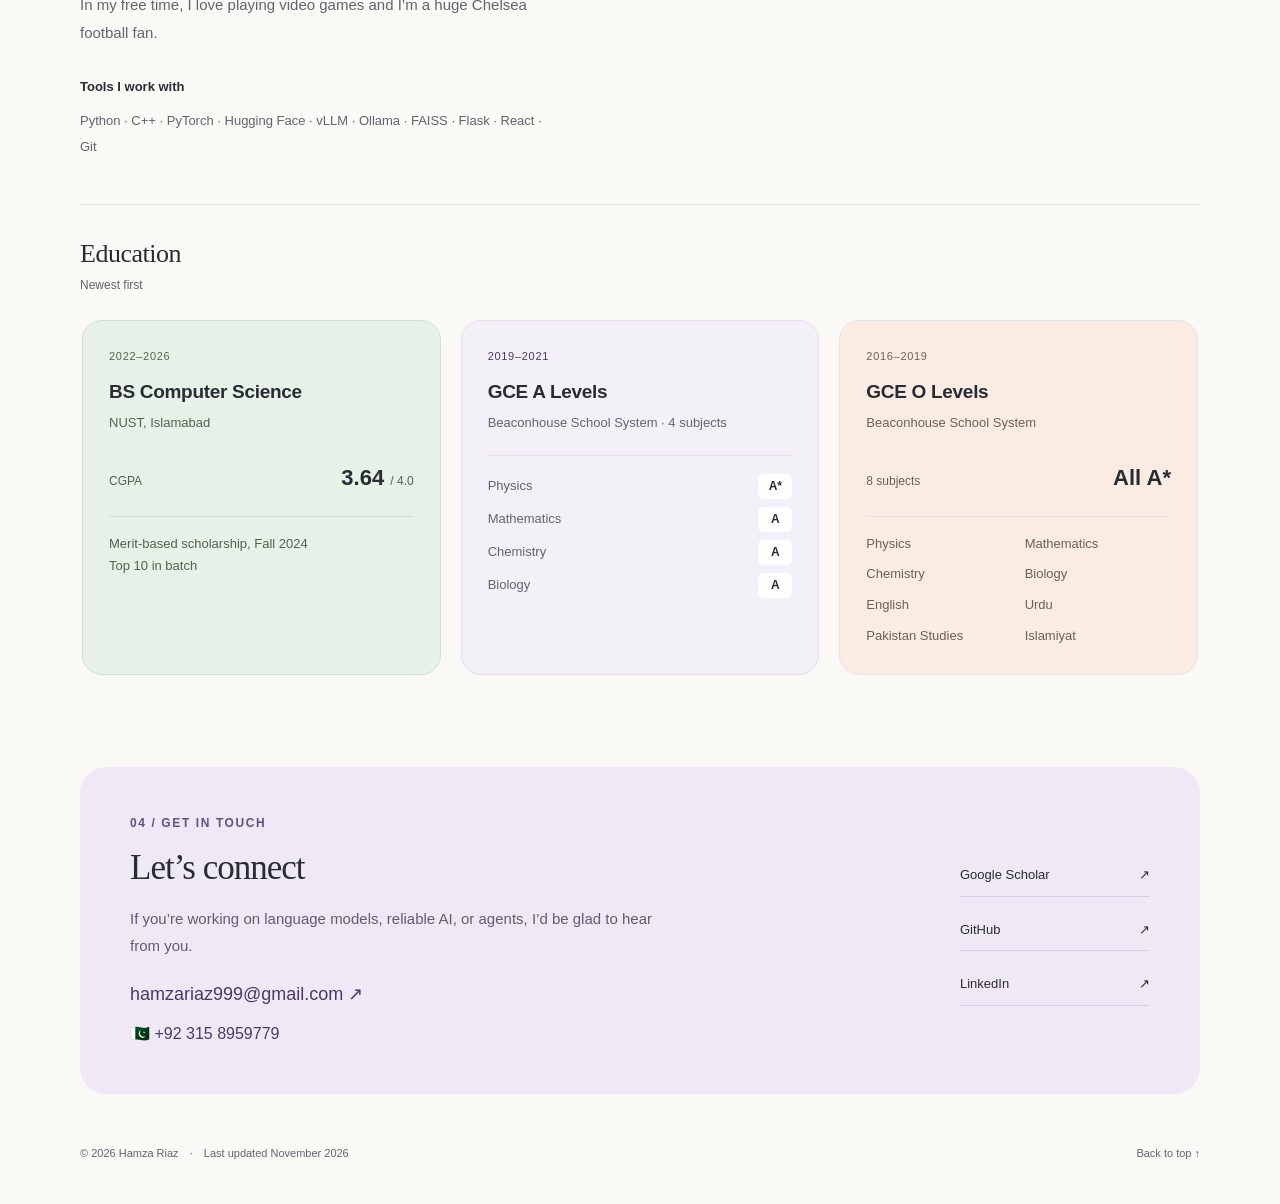
==== commit ef108f62: "Add GCE names and Beaconhouse education details" ====
--- a/index.html
+++ b/index.html
@@ -211,8 +211,8 @@
           </li>
           <li class="education-card" data-year="2021" data-tone="lilac">
             <p class="education-date">2019–2021</p>
-            <h4>A Levels</h4>
-            <p class="education-school">4 subjects</p>
+            <h4>GCE A Levels</h4>
+            <p class="education-school">Beaconhouse School System · 4 subjects</p>
             <dl class="education-grades">
               <div><dt>Physics</dt><dd><span aria-label="A star">A*</span></dd></div>
               <div><dt>Mathematics</dt><dd>A</dd></div>
@@ -222,7 +222,8 @@
           </li>
           <li class="education-card" data-year="2019" data-tone="peach">
             <p class="education-date">2016–2019</p>
-            <h4>O Levels</h4>
+            <h4>GCE O Levels</h4>
+            <p class="education-school">Beaconhouse School System</p>
             <div class="education-result"><span>8 subjects</span><strong aria-label="All A stars">All A*</strong></div>
             <ul class="education-subjects" aria-label="Subjects, all graded A star">
               <li>Physics</li><li>Mathematics</li>
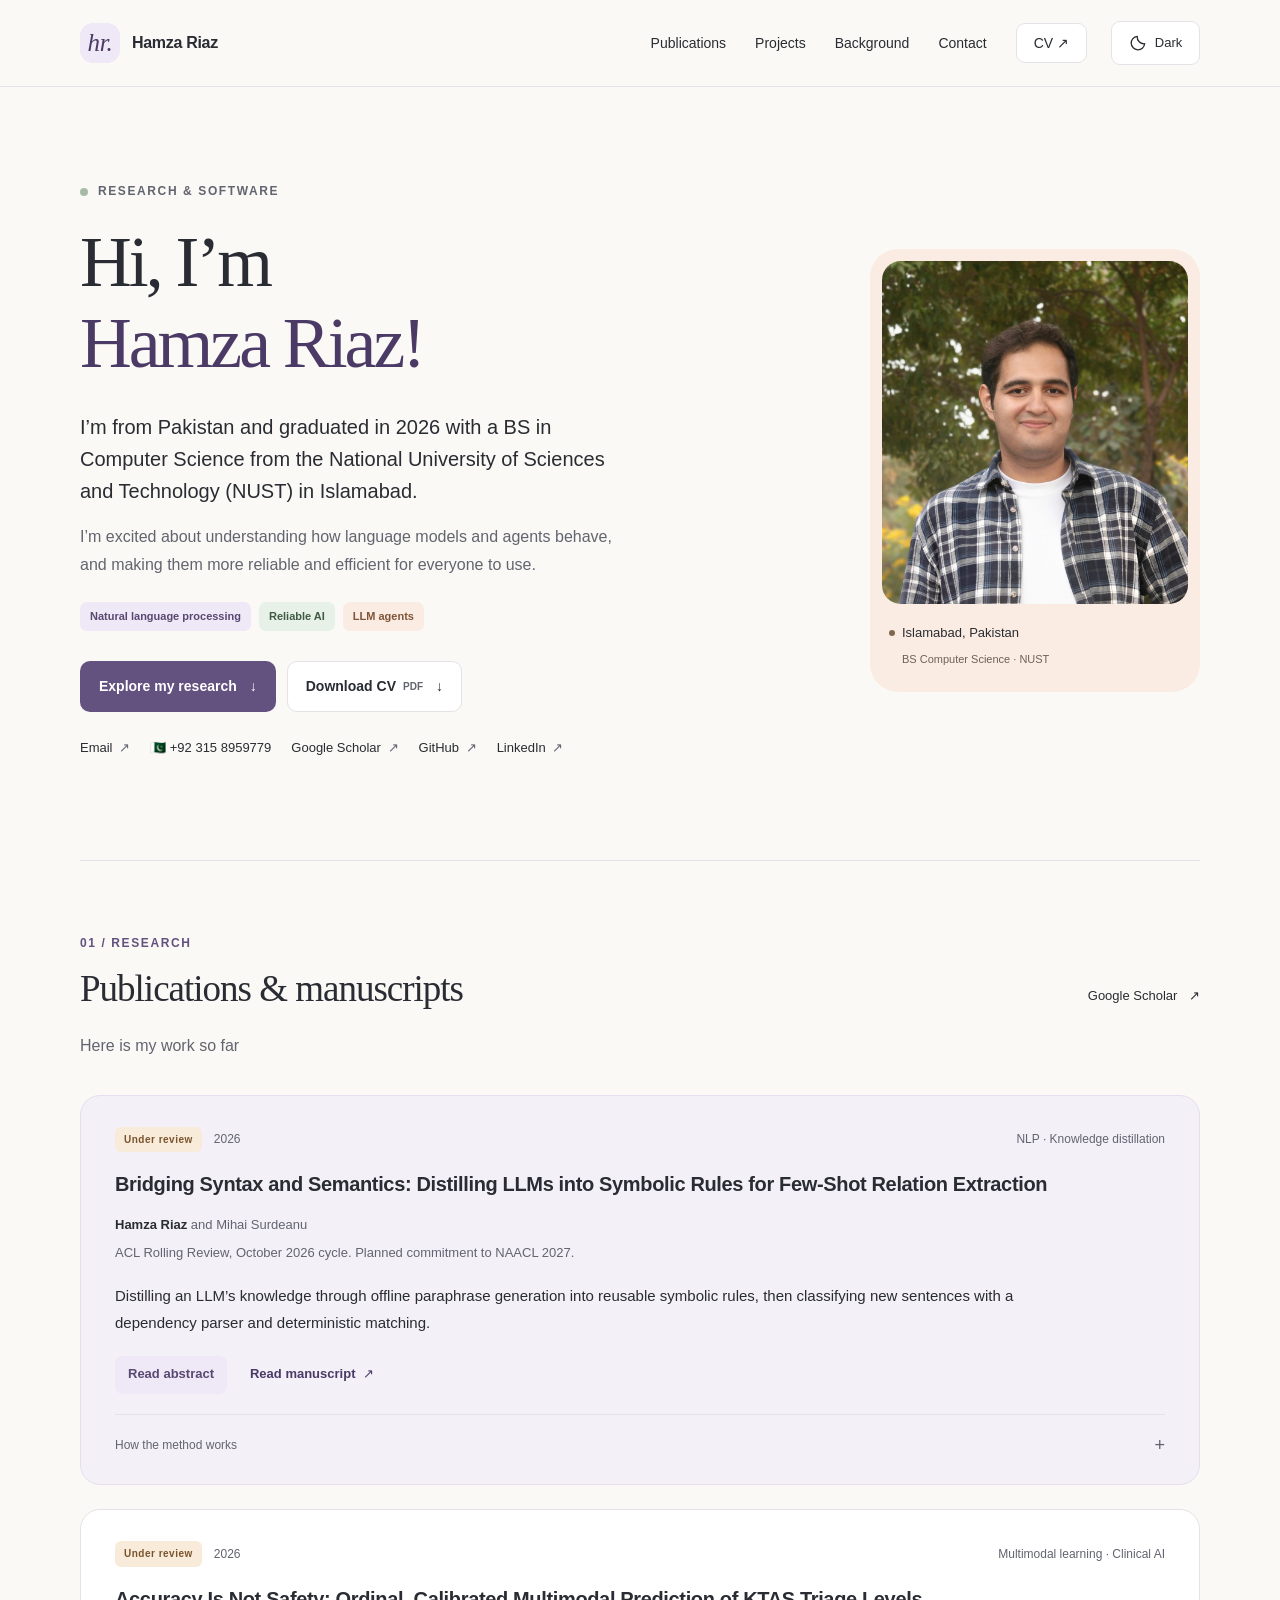
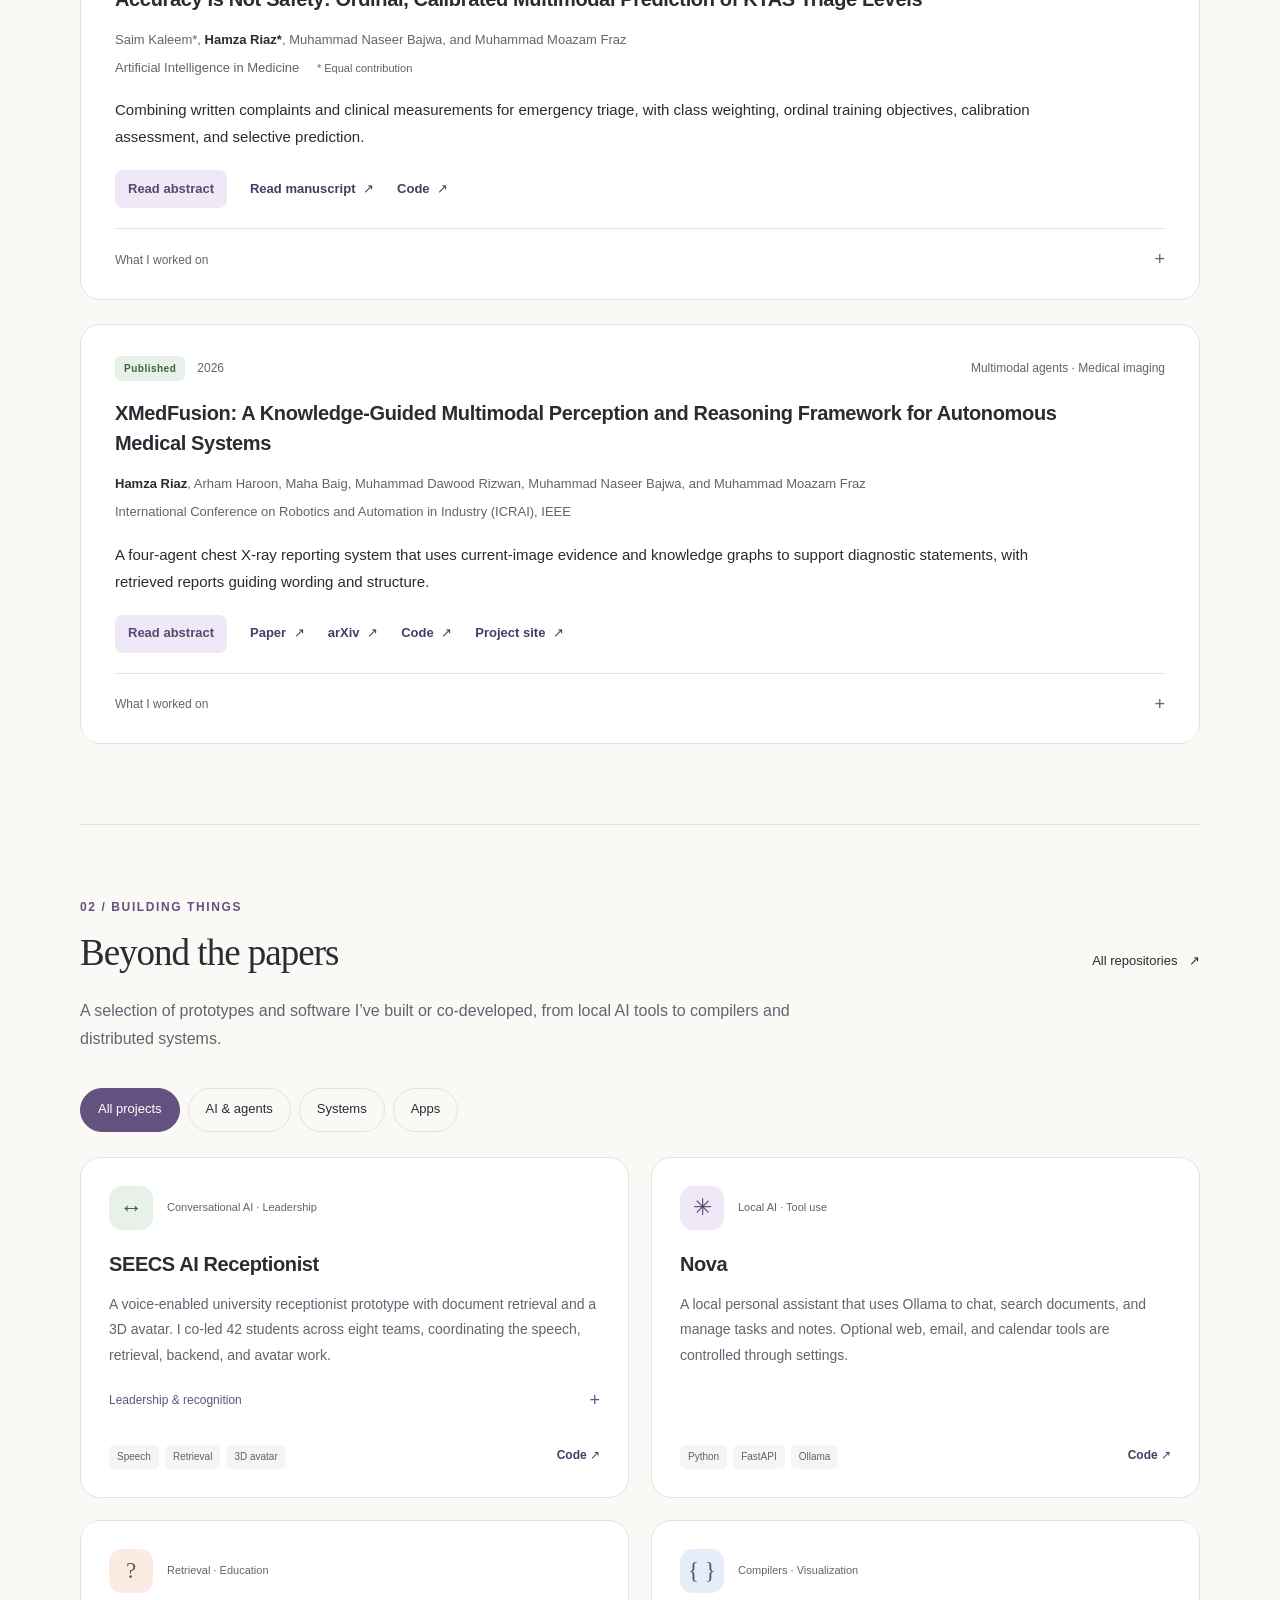
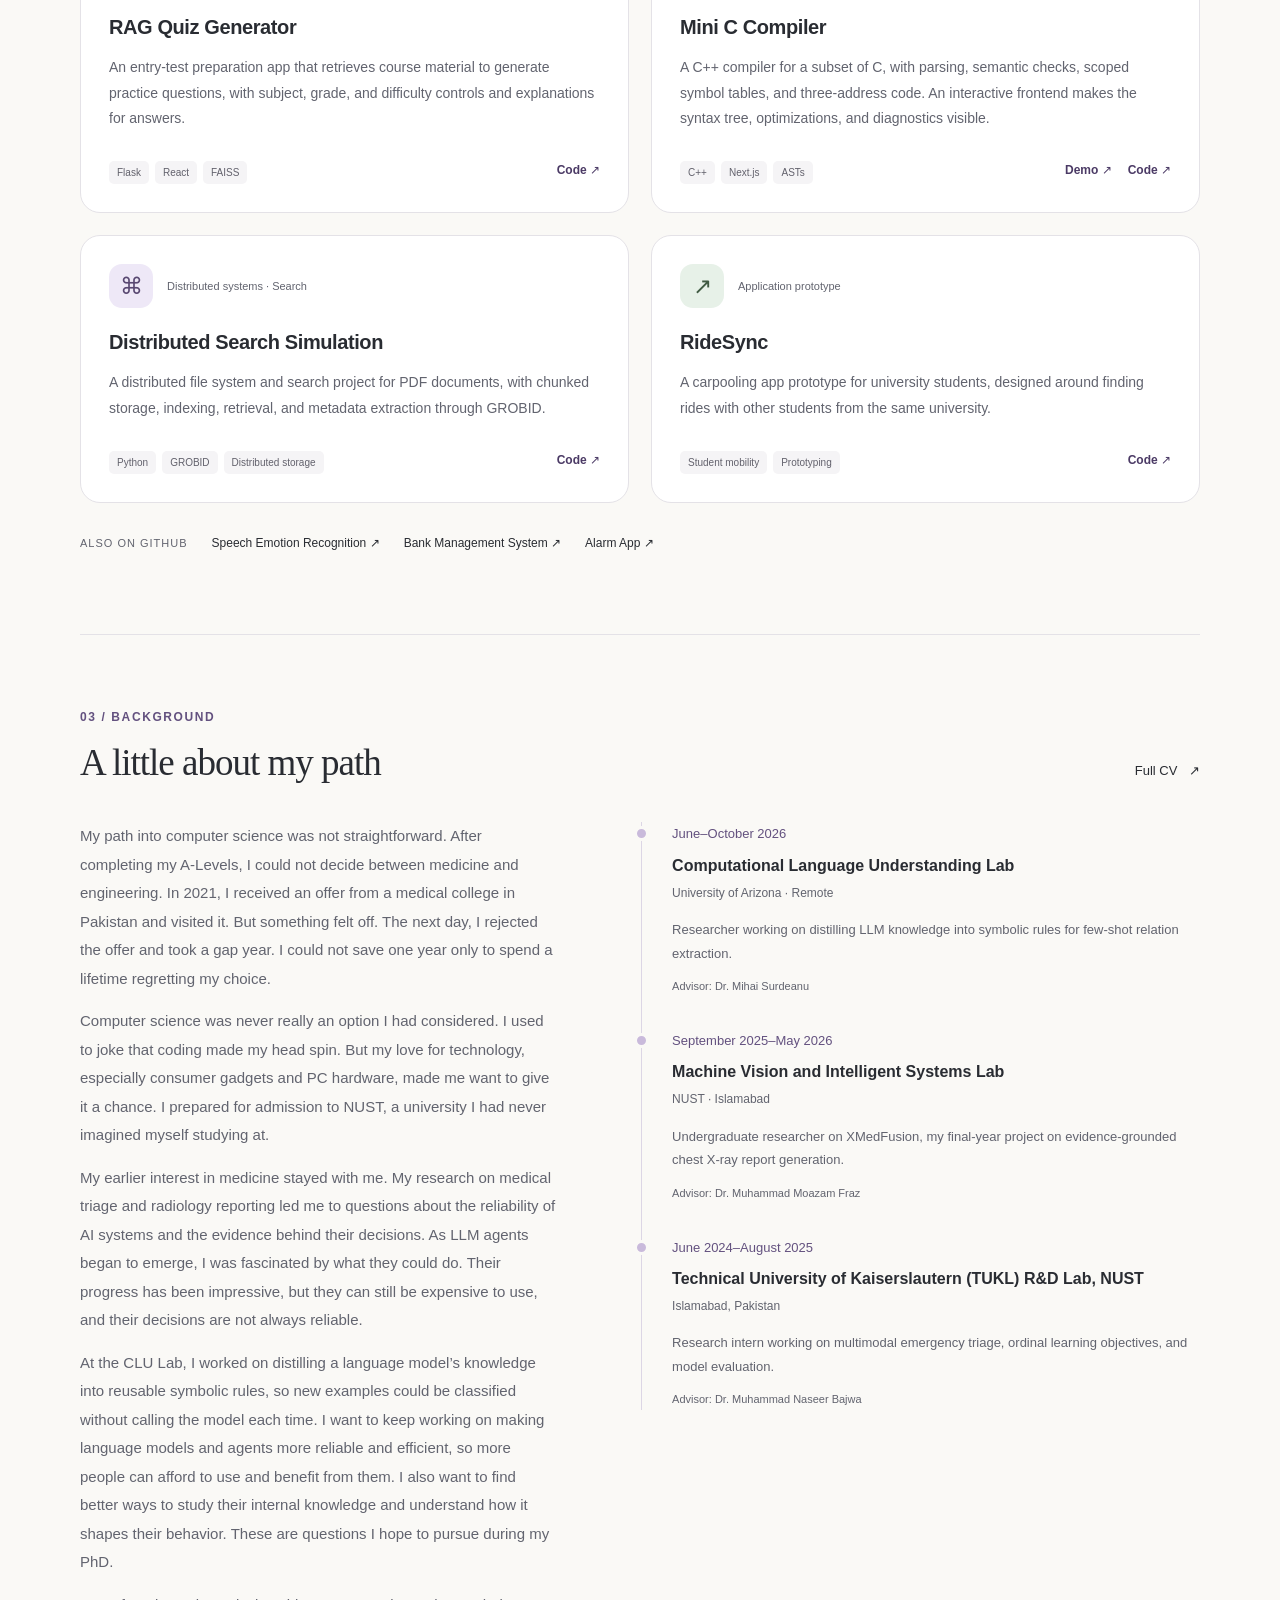
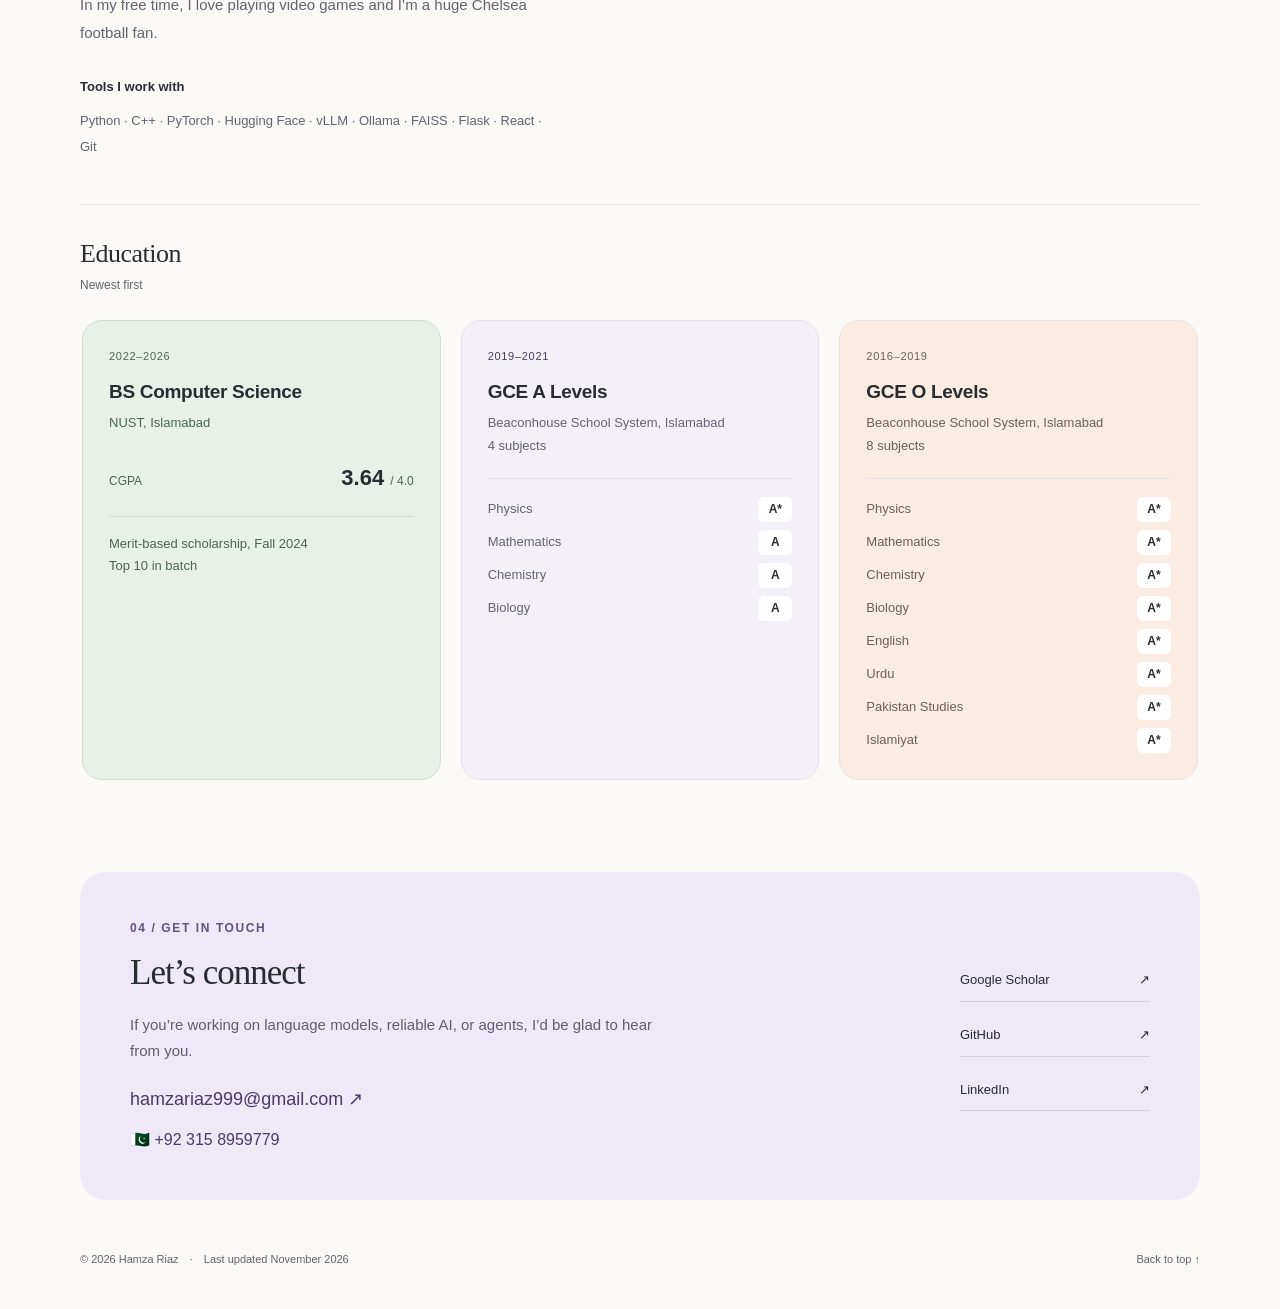
==== commit 93e4ab8e: "Align school grade rows and add Islamabad" ====
--- a/index.html
+++ b/index.html
@@ -26,7 +26,7 @@
         : prefersDark ? 'dark' : 'light';
     })();
   </script>
-  <link rel="stylesheet" href="styles.css?v=4">
+  <link rel="stylesheet" href="styles.css?v=5">
   <script src="script.js?v=3" defer></script>
   <script type="application/ld+json">
     {"@context":"https://schema.org","@type":"Person","name":"Hamza Riaz","url":"https://hamzariaz970.github.io/","image":"https://hamzariaz970.github.io/assets/hamza-riaz.jpg","email":"mailto:hamzariaz999@gmail.com","alumniOf":{"@type":"CollegeOrUniversity","name":"National University of Sciences and Technology"},"sameAs":["https://github.com/hamzariaz970","https://www.linkedin.com/in/hamzariaz970/","https://scholar.google.com/citations?user=5EgASuIAAAAJ"]}
@@ -212,7 +212,7 @@
           <li class="education-card" data-year="2021" data-tone="lilac">
             <p class="education-date">2019–2021</p>
             <h4>GCE A Levels</h4>
-            <p class="education-school">Beaconhouse School System · 4 subjects</p>
+            <p class="education-school">Beaconhouse School System, Islamabad<br>4 subjects</p>
             <dl class="education-grades">
               <div><dt>Physics</dt><dd><span aria-label="A star">A*</span></dd></div>
               <div><dt>Mathematics</dt><dd>A</dd></div>
@@ -223,14 +223,17 @@
           <li class="education-card" data-year="2019" data-tone="peach">
             <p class="education-date">2016–2019</p>
             <h4>GCE O Levels</h4>
-            <p class="education-school">Beaconhouse School System</p>
-            <div class="education-result"><span>8 subjects</span><strong aria-label="All A stars">All A*</strong></div>
-            <ul class="education-subjects" aria-label="Subjects, all graded A star">
-              <li>Physics</li><li>Mathematics</li>
-              <li>Chemistry</li><li>Biology</li>
-              <li>English</li><li>Urdu</li>
-              <li>Pakistan Studies</li><li>Islamiyat</li>
-            </ul>
+            <p class="education-school">Beaconhouse School System, Islamabad<br>8 subjects</p>
+            <dl class="education-grades">
+              <div><dt>Physics</dt><dd><span aria-label="A star">A*</span></dd></div>
+              <div><dt>Mathematics</dt><dd><span aria-label="A star">A*</span></dd></div>
+              <div><dt>Chemistry</dt><dd><span aria-label="A star">A*</span></dd></div>
+              <div><dt>Biology</dt><dd><span aria-label="A star">A*</span></dd></div>
+              <div><dt>English</dt><dd><span aria-label="A star">A*</span></dd></div>
+              <div><dt>Urdu</dt><dd><span aria-label="A star">A*</span></dd></div>
+              <div><dt>Pakistan Studies</dt><dd><span aria-label="A star">A*</span></dd></div>
+              <div><dt>Islamiyat</dt><dd><span aria-label="A star">A*</span></dd></div>
+            </dl>
           </li>
         </ol>
       </section>
--- a/styles.css
+++ b/styles.css
@@ -232,7 +232,6 @@
 .education-grades > div { display: flex; align-items: center; justify-content: space-between; gap: 12px; padding-top: 8px; }
 .education-grades dt { color: var(--education-text); }
 .education-grades dd { min-width: 34px; margin: 0; padding: 2px 7px; text-align: center; border-radius: 6px; background: var(--surface); font-size: 12px; font-weight: 600; }
-.education-subjects { display: grid; grid-template-columns: repeat(2, minmax(0, 1fr)); gap: 8px 12px; list-style: none; border-top: 1px solid var(--education-line); padding: 16px 0 0; margin: 18px 0 0; color: var(--education-text); font-size: 13px; }
 .tools { margin-top: 28px; }
 .tools h3 { font-size: 13px; font-weight: 600; }
 .tools p { font-size: 13px; color: var(--muted); margin-top: 9px; line-height: 2; }
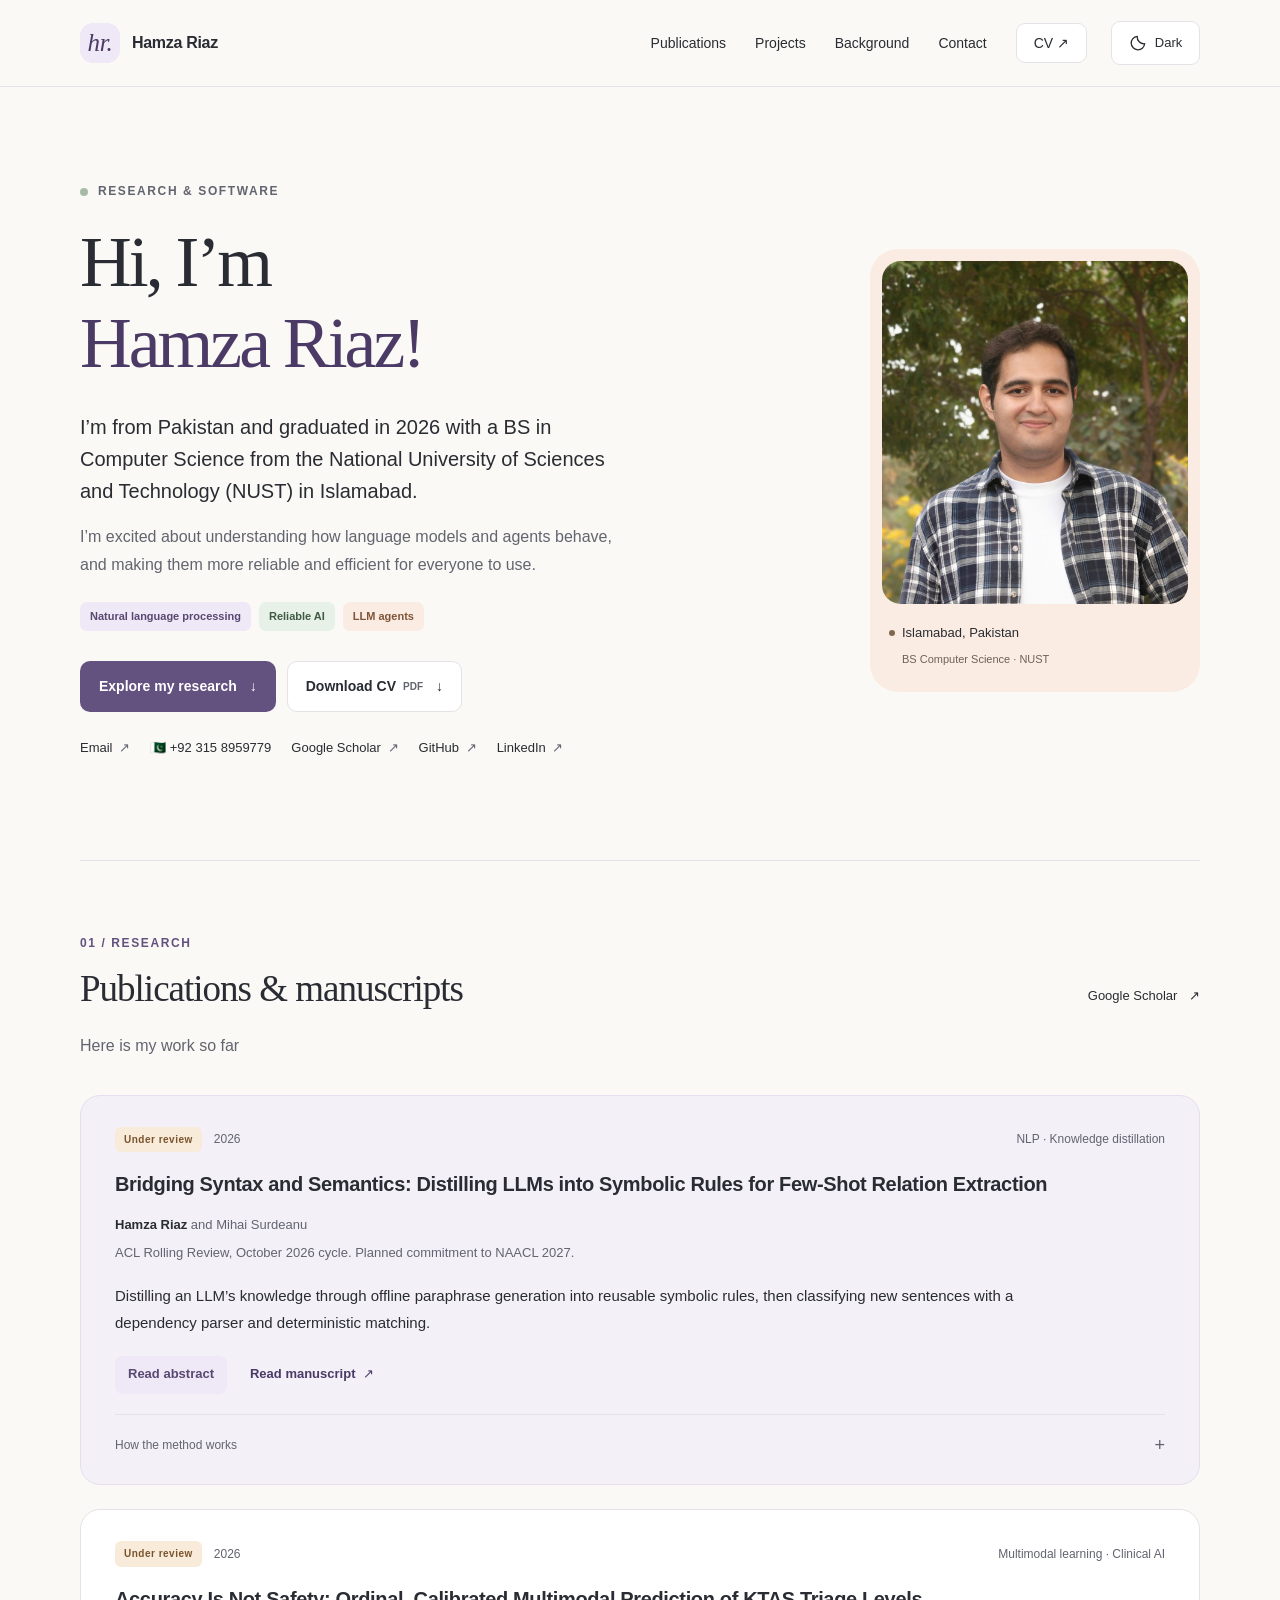
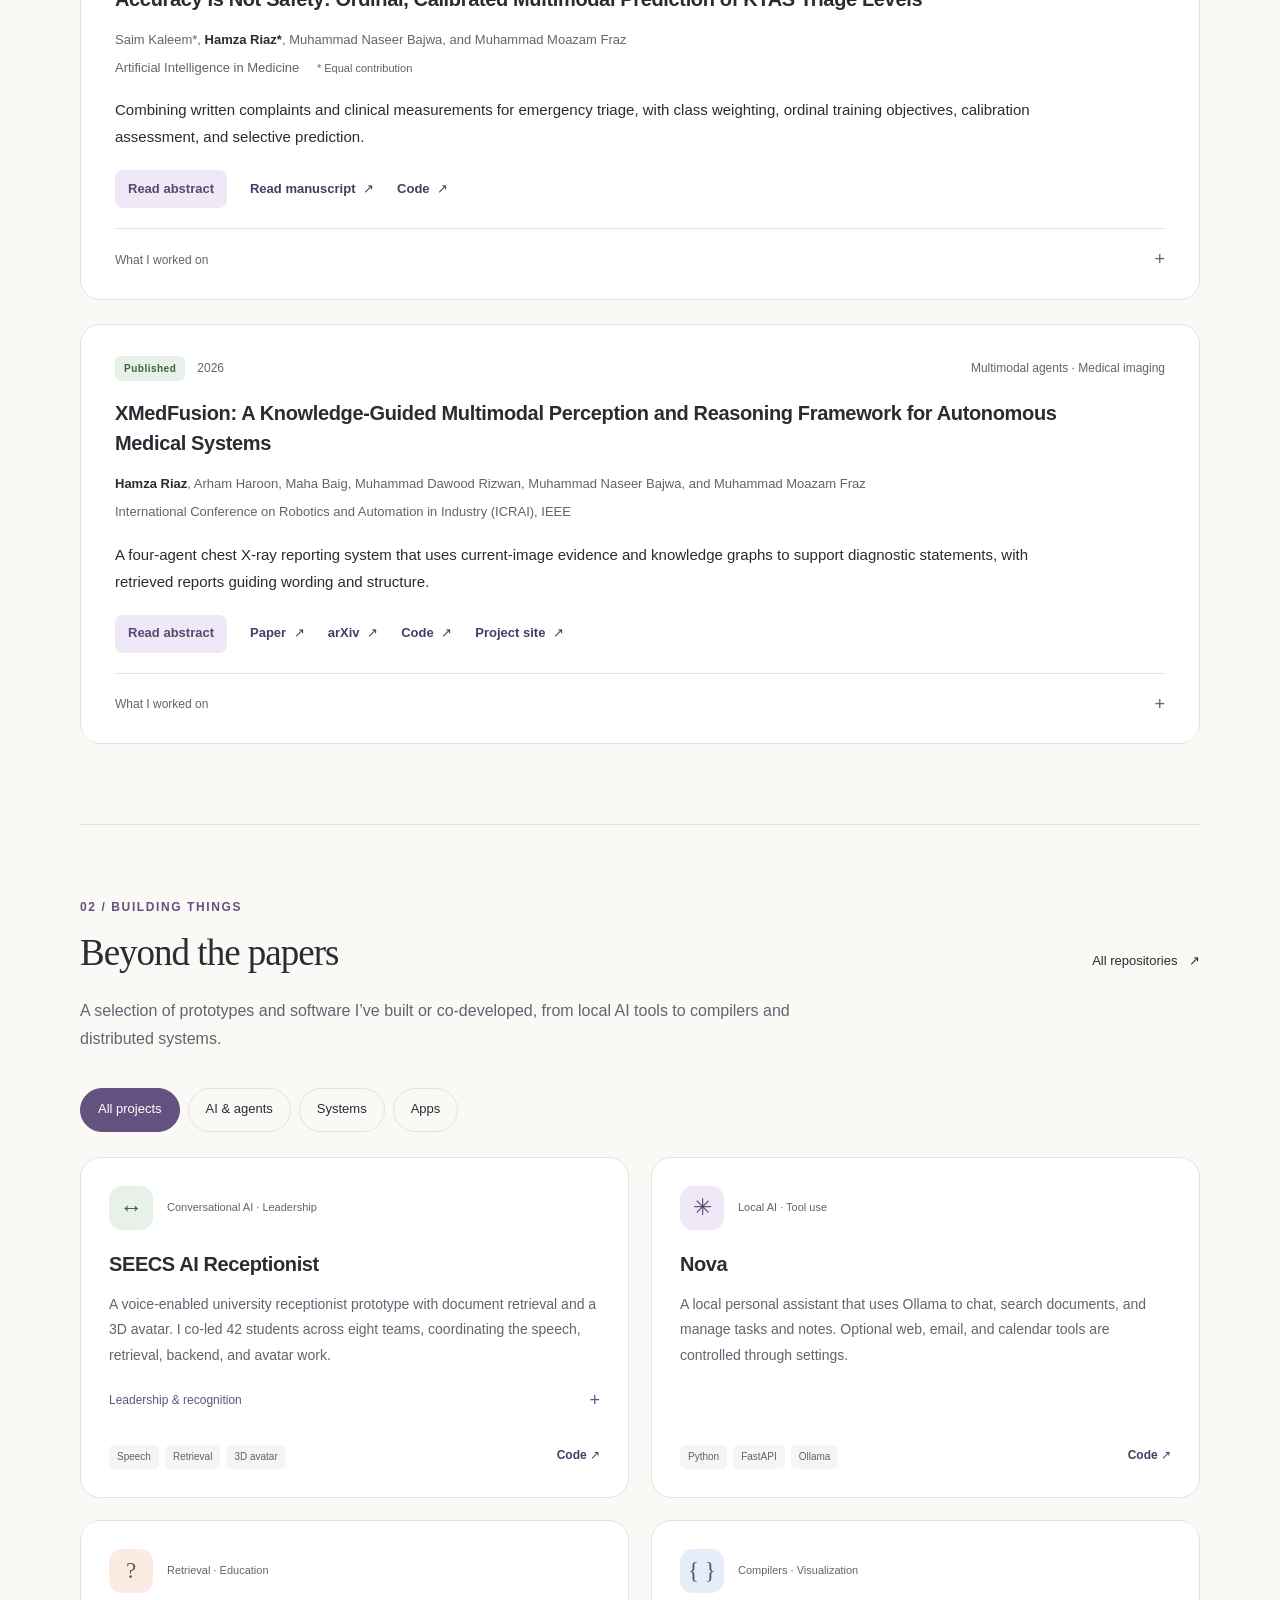
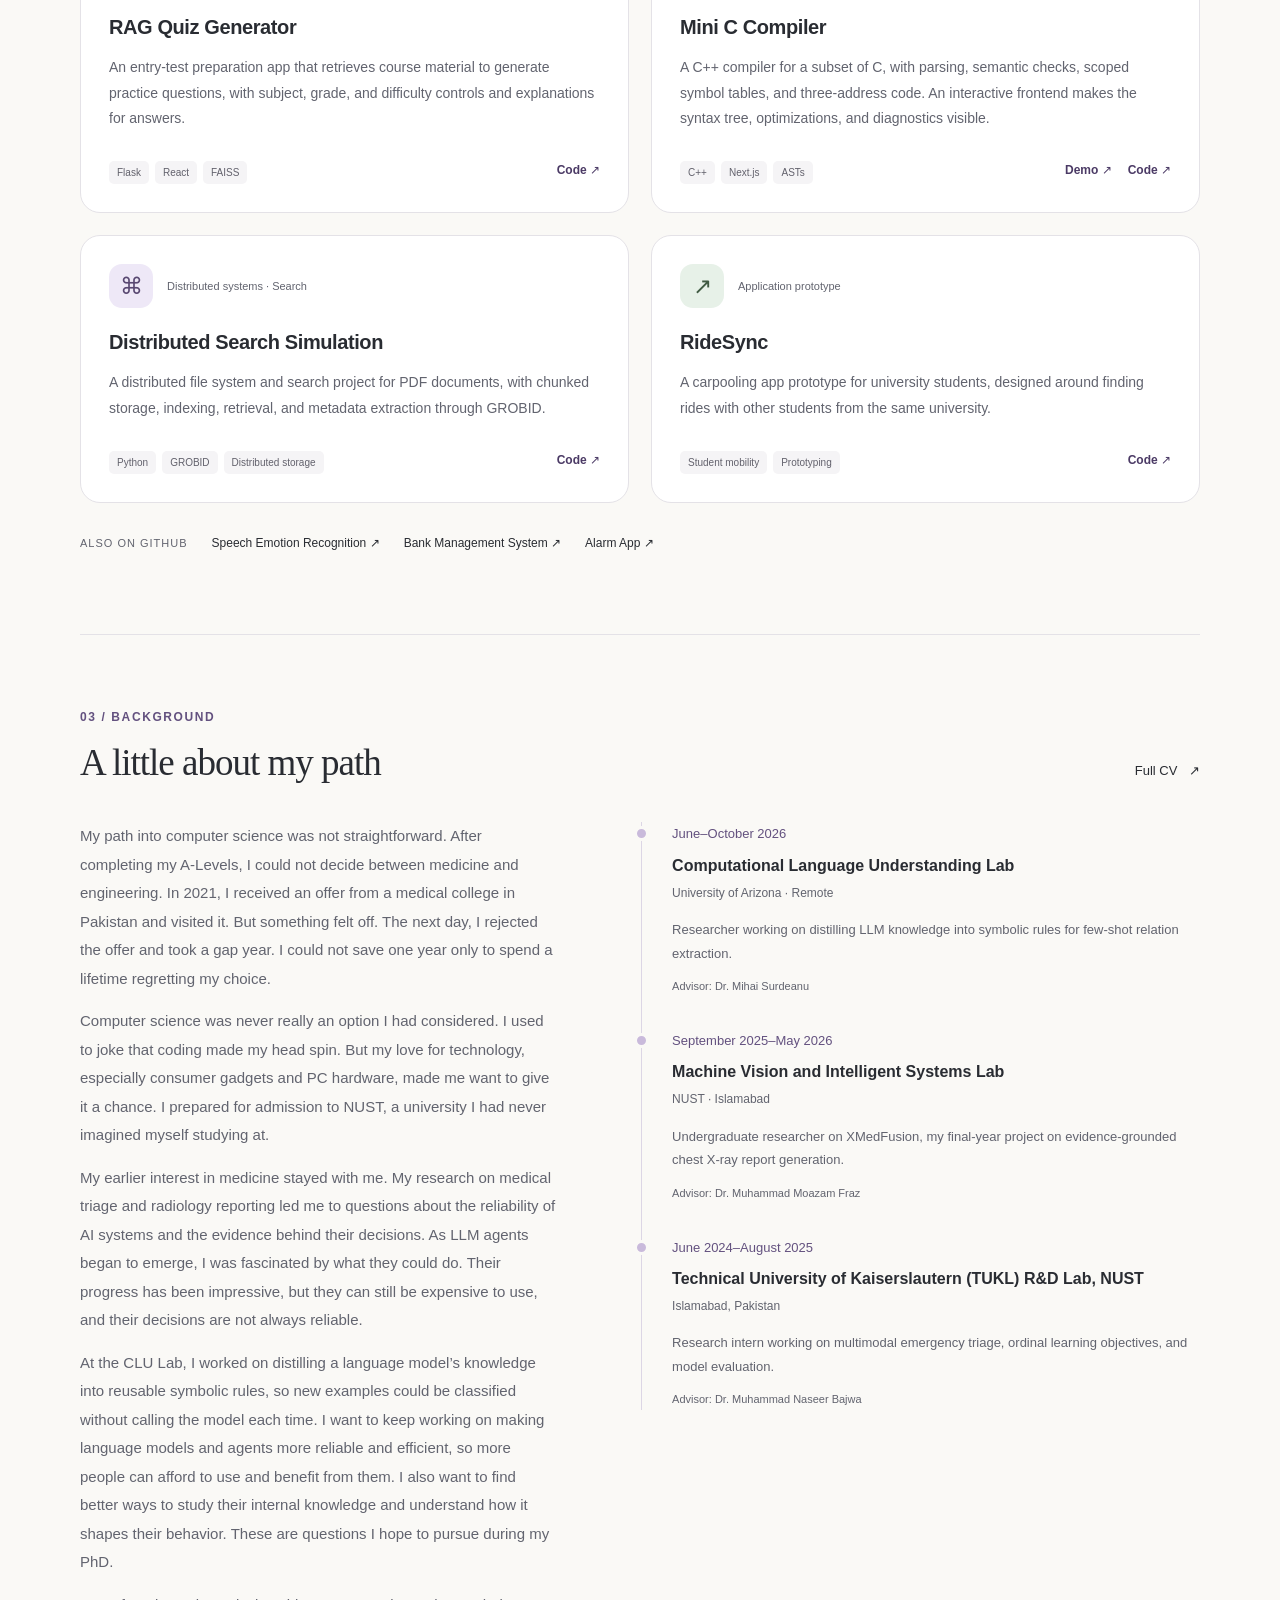
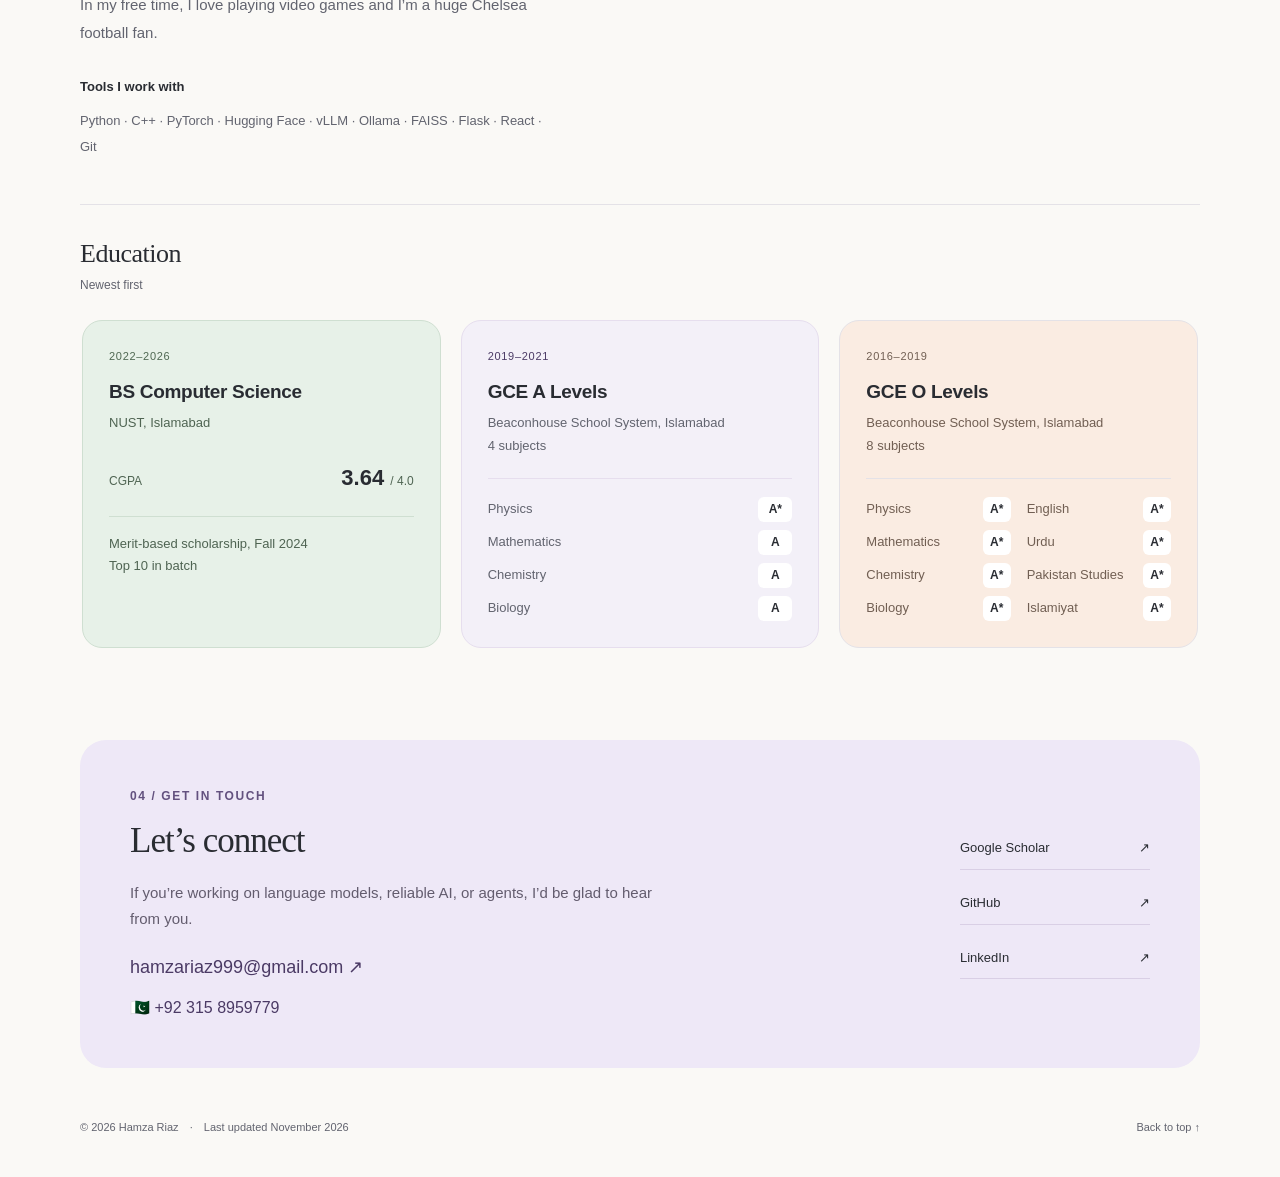
==== commit 10a8c10a: "Split O Level subjects into two columns" ====
--- a/index.html
+++ b/index.html
@@ -26,7 +26,7 @@
         : prefersDark ? 'dark' : 'light';
     })();
   </script>
-  <link rel="stylesheet" href="styles.css?v=5">
+  <link rel="stylesheet" href="styles.css?v=6">
   <script src="script.js?v=3" defer></script>
   <script type="application/ld+json">
     {"@context":"https://schema.org","@type":"Person","name":"Hamza Riaz","url":"https://hamzariaz970.github.io/","image":"https://hamzariaz970.github.io/assets/hamza-riaz.jpg","email":"mailto:hamzariaz999@gmail.com","alumniOf":{"@type":"CollegeOrUniversity","name":"National University of Sciences and Technology"},"sameAs":["https://github.com/hamzariaz970","https://www.linkedin.com/in/hamzariaz970/","https://scholar.google.com/citations?user=5EgASuIAAAAJ"]}
@@ -224,7 +224,7 @@
             <p class="education-date">2016–2019</p>
             <h4>GCE O Levels</h4>
             <p class="education-school">Beaconhouse School System, Islamabad<br>8 subjects</p>
-            <dl class="education-grades">
+            <dl class="education-grades education-grades-columns">
               <div><dt>Physics</dt><dd><span aria-label="A star">A*</span></dd></div>
               <div><dt>Mathematics</dt><dd><span aria-label="A star">A*</span></dd></div>
               <div><dt>Chemistry</dt><dd><span aria-label="A star">A*</span></dd></div>
--- a/styles.css
+++ b/styles.css
@@ -232,6 +232,10 @@
 .education-grades > div { display: flex; align-items: center; justify-content: space-between; gap: 12px; padding-top: 8px; }
 .education-grades dt { color: var(--education-text); }
 .education-grades dd { min-width: 34px; margin: 0; padding: 2px 7px; text-align: center; border-radius: 6px; background: var(--surface); font-size: 12px; font-weight: 600; }
+.education-grades-columns { display: grid; grid-template-columns: repeat(2, minmax(0, 1fr)); grid-template-rows: repeat(4, auto); grid-auto-flow: column; column-gap: 16px; }
+.education-grades-columns > div { gap: 6px; }
+.education-grades-columns dt { min-width: 0; overflow-wrap: anywhere; }
+.education-grades-columns dd { min-width: 28px; flex-shrink: 0; padding-inline: 4px; }
 .tools { margin-top: 28px; }
 .tools h3 { font-size: 13px; font-weight: 600; }
 .tools p { font-size: 13px; color: var(--muted); margin-top: 9px; line-height: 2; }
@@ -321,6 +325,9 @@
   .contact-profiles { grid-template-columns: 1fr; gap: 5px; }
   .site-footer { font-size: 10px; gap: 10px; padding-bottom: 25px; }
 }
+@media (max-width: 360px) {
+  .education-grades-columns { font-size: 12px; column-gap: 12px; }
+}
 @media (prefers-reduced-motion: reduce) {
   html { scroll-behavior: auto; }
   *, *::before, *::after { transition: none !important; }
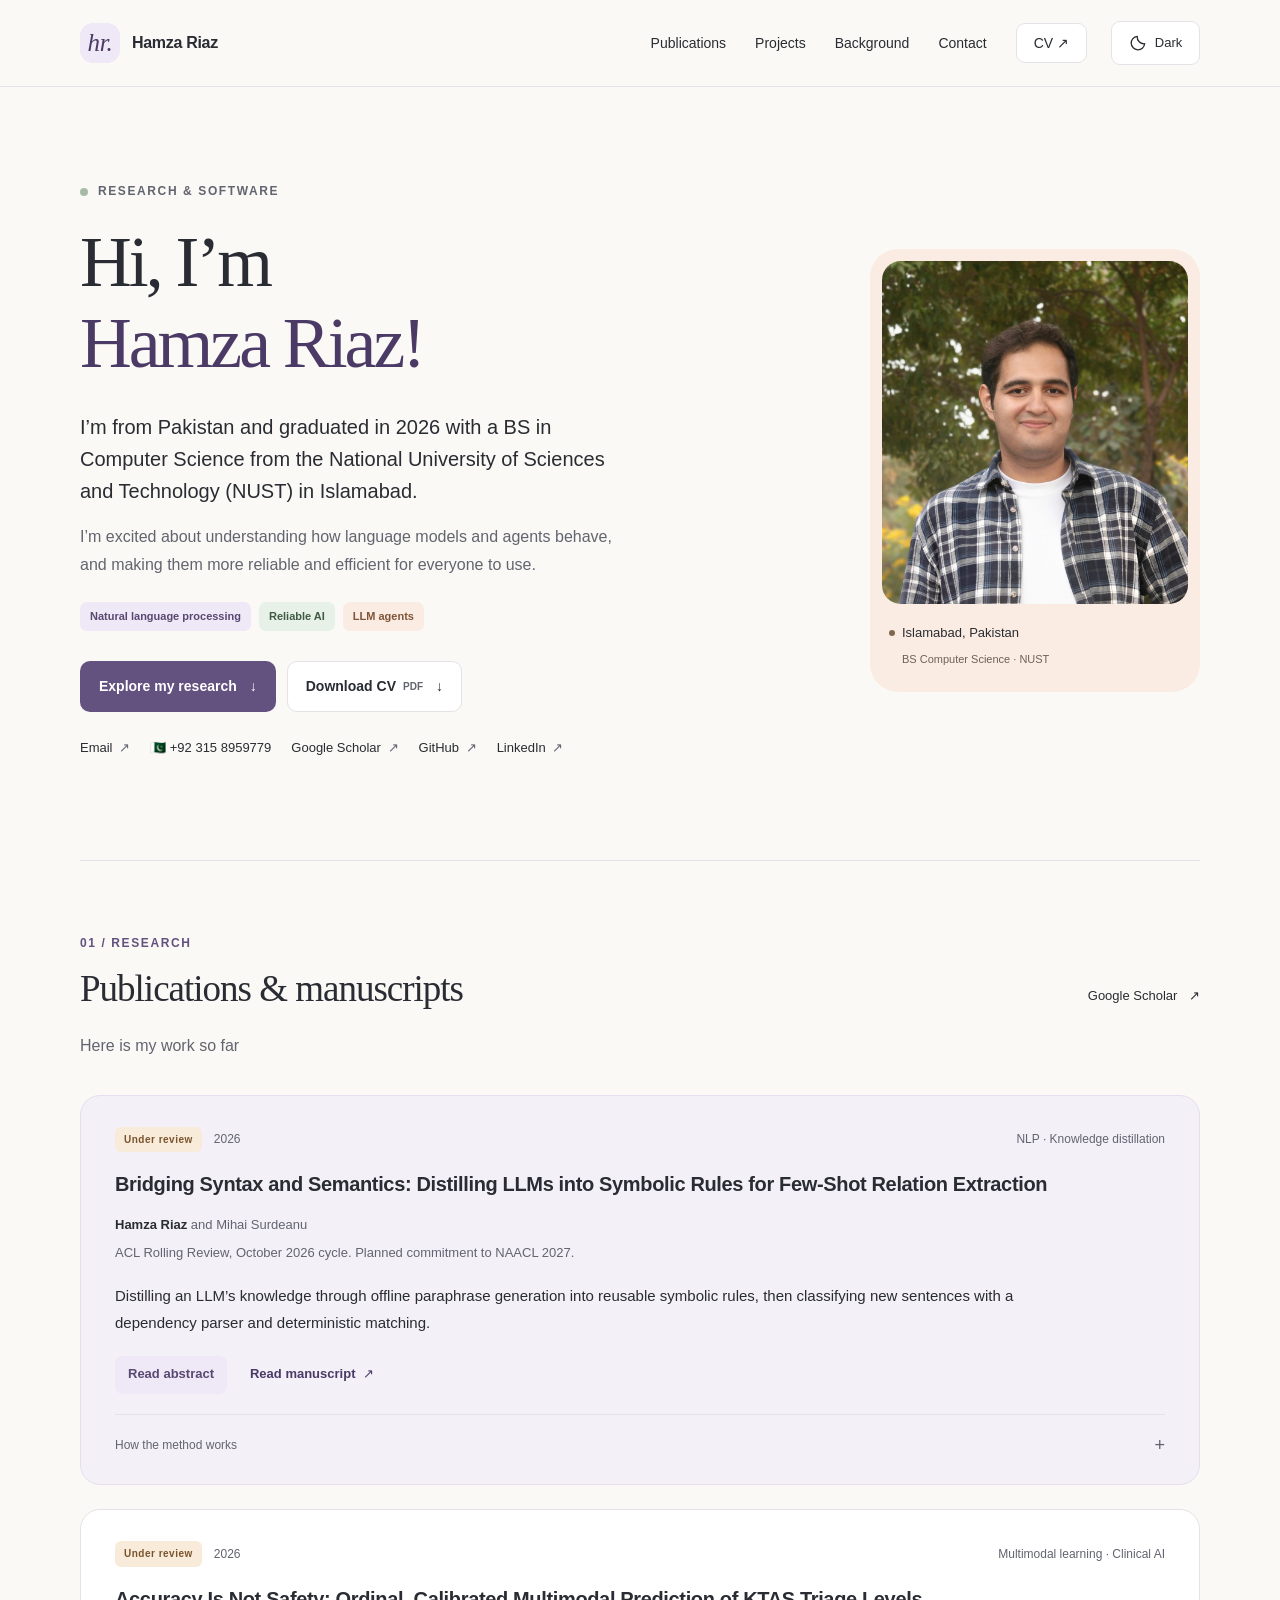
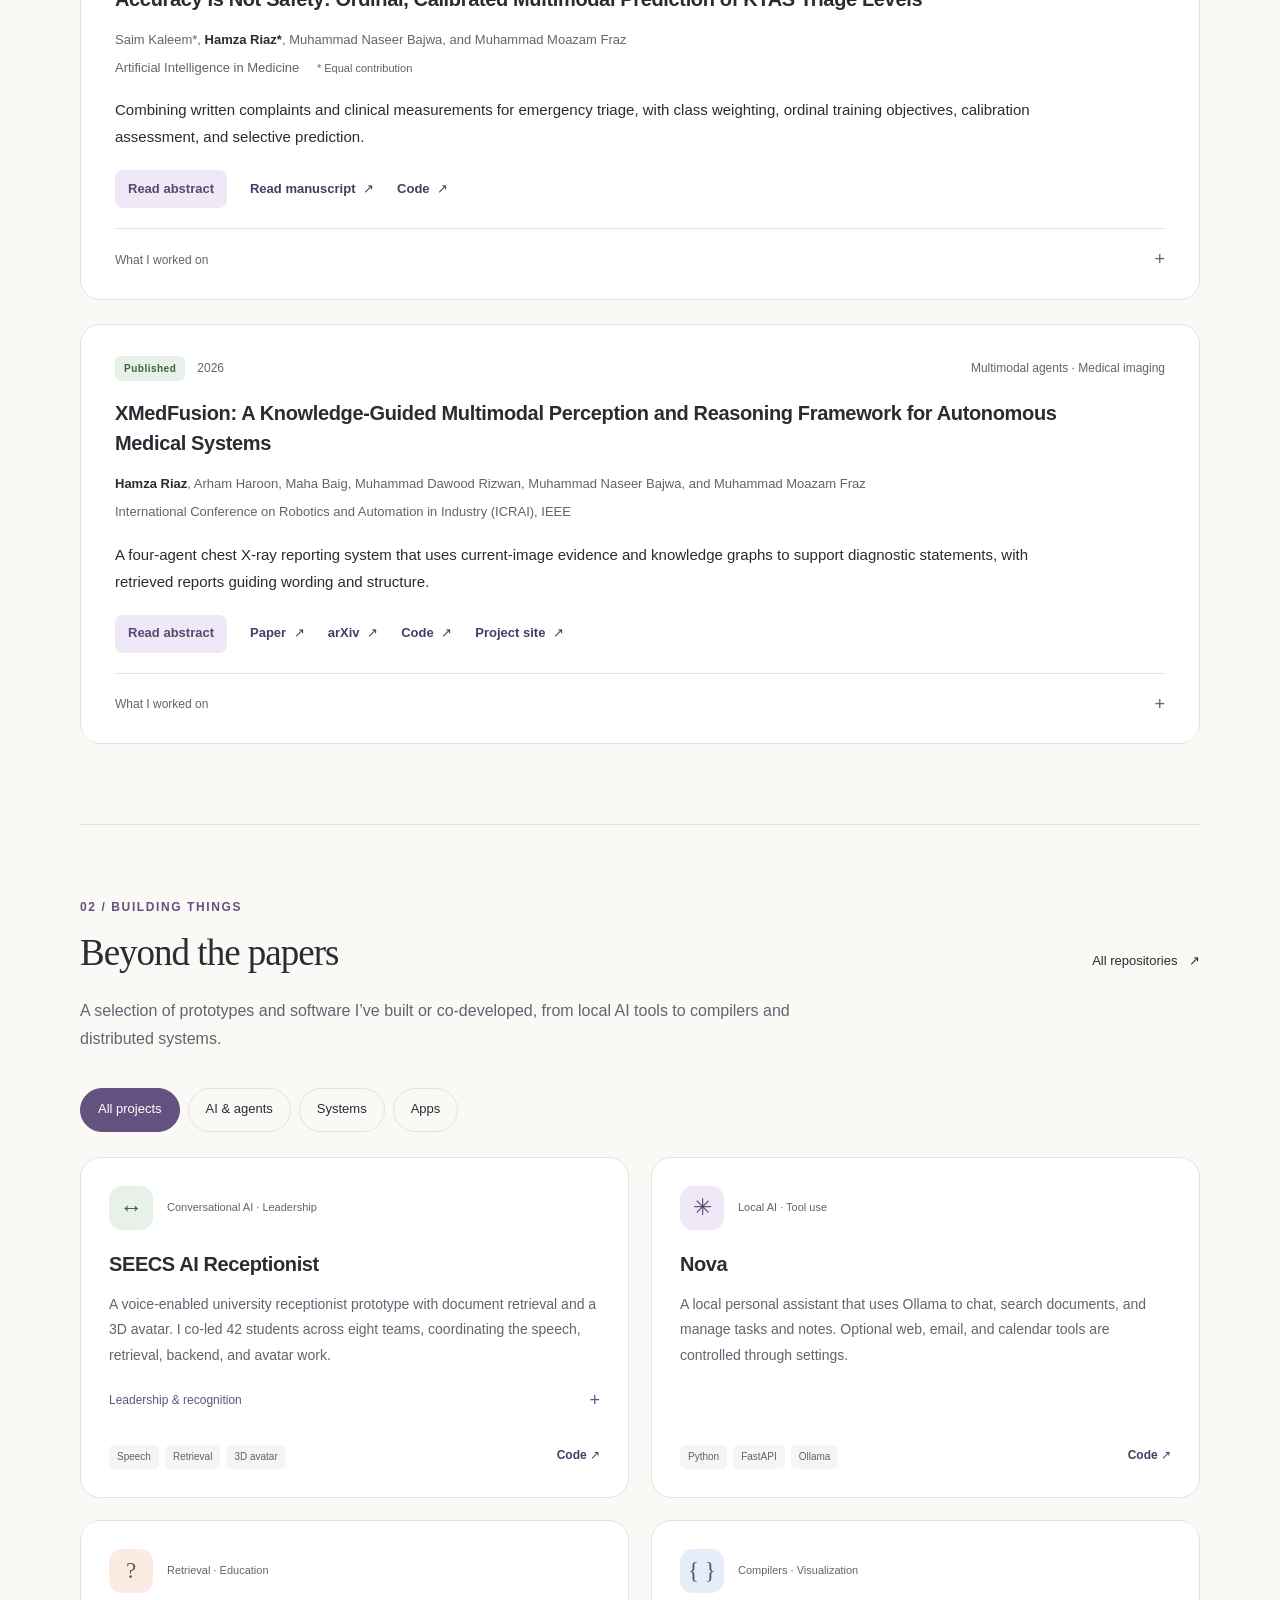
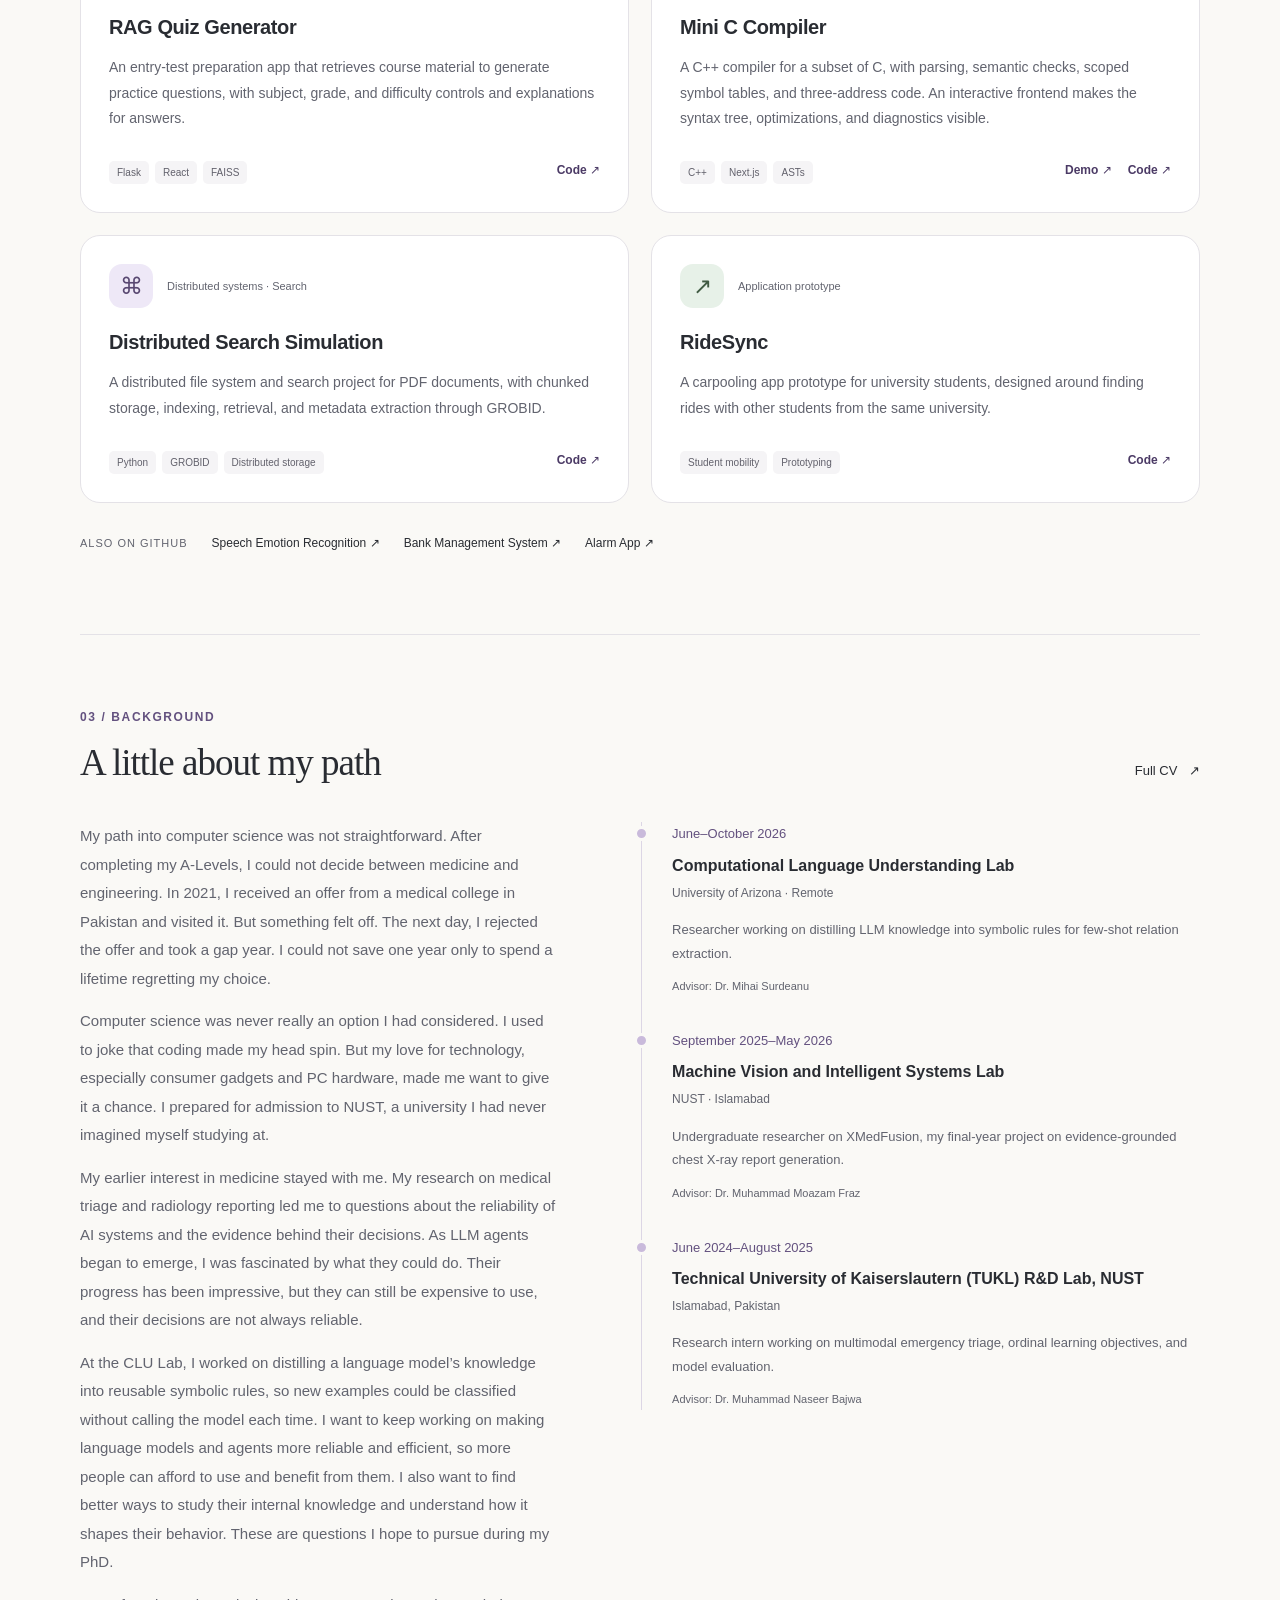
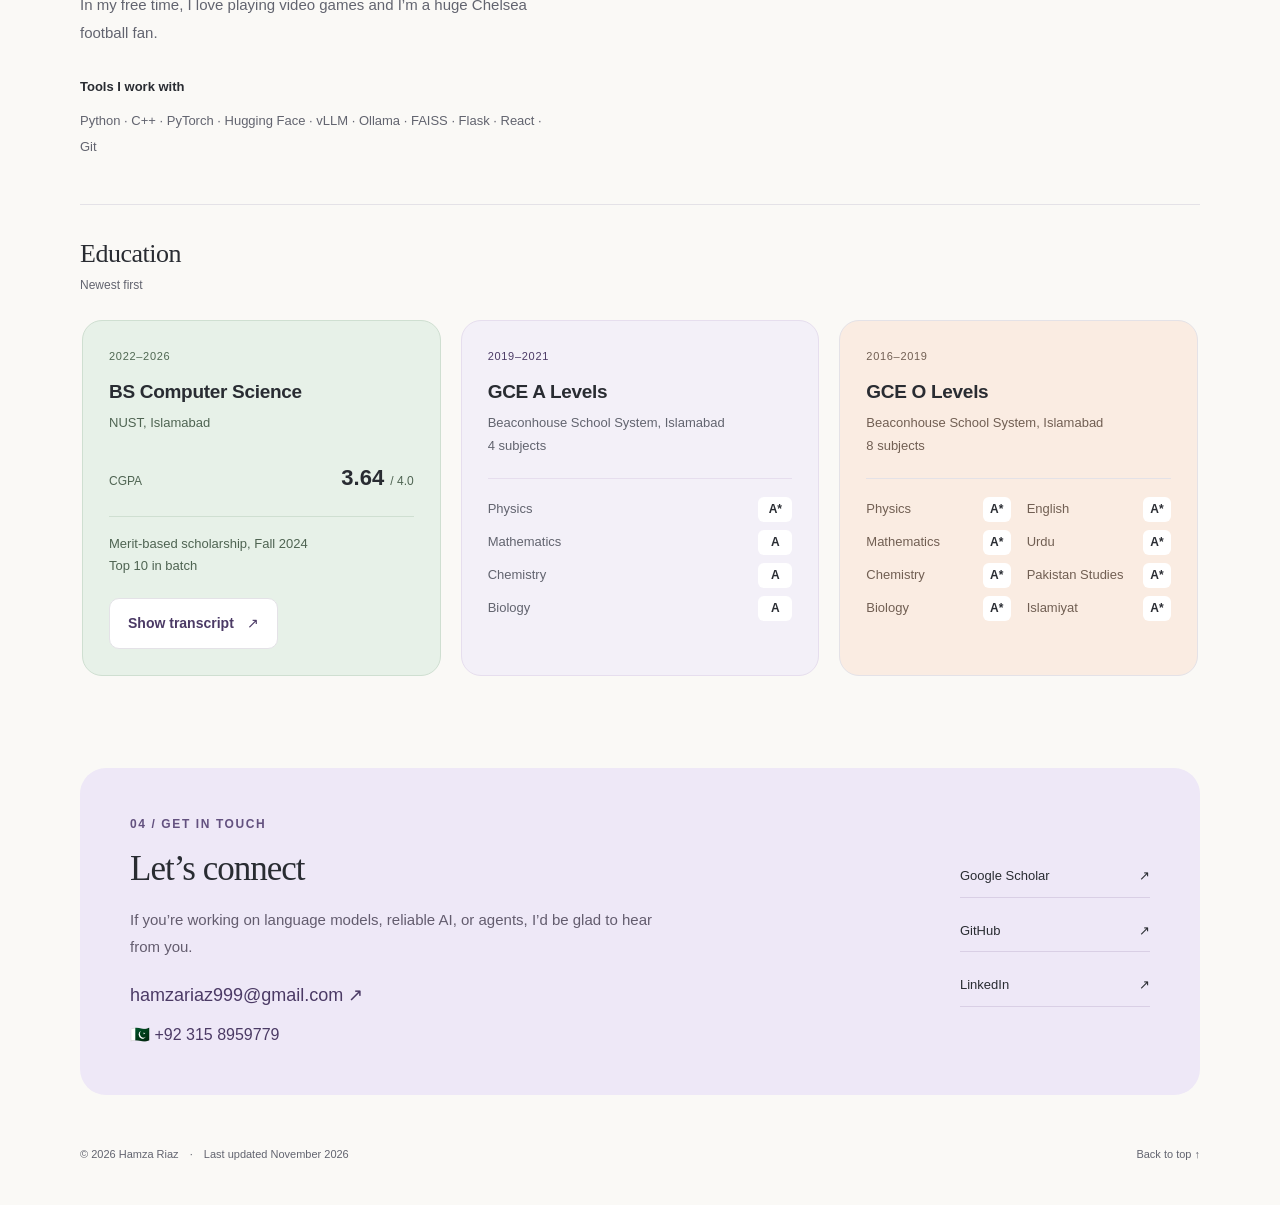
==== commit 64e263c5: "Add undergraduate transcript popup" ====
--- a/index.html
+++ b/index.html
@@ -26,8 +26,8 @@
         : prefersDark ? 'dark' : 'light';
     })();
   </script>
-  <link rel="stylesheet" href="styles.css?v=6">
-  <script src="script.js?v=3" defer></script>
+  <link rel="stylesheet" href="styles.css?v=7">
+  <script src="script.js?v=4" defer></script>
   <script type="application/ld+json">
     {"@context":"https://schema.org","@type":"Person","name":"Hamza Riaz","url":"https://hamzariaz970.github.io/","image":"https://hamzariaz970.github.io/assets/hamza-riaz.jpg","email":"mailto:hamzariaz999@gmail.com","alumniOf":{"@type":"CollegeOrUniversity","name":"National University of Sciences and Technology"},"sameAs":["https://github.com/hamzariaz970","https://www.linkedin.com/in/hamzariaz970/","https://scholar.google.com/citations?user=5EgASuIAAAAJ"]}
   </script>
@@ -208,6 +208,7 @@
             <p class="education-school">NUST, Islamabad</p>
             <div class="education-result"><span>CGPA</span><strong>3.64 <small>/ 4.0</small></strong></div>
             <p class="education-detail">Merit-based scholarship, Fall 2024<br>Top 10 in batch</p>
+            <button class="button secondary transcript-button" type="button" aria-haspopup="dialog" aria-controls="transcript-dialog" hidden>Show transcript <span aria-hidden="true">↗</span></button>
           </li>
           <li class="education-card" data-year="2021" data-tone="lilac">
             <p class="education-date">2019–2021</p>
@@ -244,17 +245,218 @@
       <div class="contact-profiles"><a href="https://scholar.google.com/citations?user=5EgASuIAAAAJ">Google Scholar <span aria-hidden="true">↗</span></a><a href="https://github.com/hamzariaz970">GitHub <span aria-hidden="true">↗</span></a><a href="https://www.linkedin.com/in/hamzariaz970/">LinkedIn <span aria-hidden="true">↗</span></a></div>
     </section>
   </main>
-  <dialog id="abstract-dialog" class="abstract-dialog" aria-labelledby="abstract-title">
-    <div class="abstract-header">
+  <dialog id="abstract-dialog" class="content-dialog" aria-labelledby="abstract-title">
+    <div class="dialog-header">
       <div><p class="eyebrow">Abstract</p><h2 id="abstract-title"></h2></div>
-      <button class="abstract-close" type="button" aria-label="Close abstract" autofocus><span aria-hidden="true">×</span></button>
-    </div>
-    <div class="abstract-body" role="region" aria-label="Abstract text" tabindex="0" aria-busy="false">
+      <button class="dialog-close" type="button" aria-label="Close abstract" autofocus><span aria-hidden="true">×</span></button>
+    </div>
+    <div class="dialog-body" role="region" aria-label="Abstract text" tabindex="0" aria-busy="false">
       <p id="abstract-status" role="status"></p>
       <div id="abstract-copy" hidden></div>
     </div>
-    <div class="abstract-footer">
+    <div class="dialog-footer">
       <a id="abstract-paper-link" target="_blank" rel="noopener">Read full paper <span aria-hidden="true">↗</span><span class="sr-only"> (opens in a new tab)</span></a>
+    </div>
+  </dialog>
+
+  <dialog id="transcript-dialog" class="content-dialog transcript-dialog" aria-labelledby="transcript-title" aria-describedby="transcript-description">
+    <div class="dialog-header">
+      <div><p class="eyebrow">Undergraduate transcript</p><h2 id="transcript-title">BS Computer Science</h2><p class="transcript-school">NUST, Islamabad · 2022–2026</p></div>
+      <button class="dialog-close" type="button" aria-label="Close transcript" autofocus><span aria-hidden="true">×</span></button>
+    </div>
+    <div class="dialog-body transcript-body" role="region" aria-label="Transcript courses and grades" tabindex="0">
+      <dl class="transcript-summary">
+        <div><dt>CGPA</dt><dd>3.64 <small>/ 4.00</small></dd></div>
+        <div><dt>Earned credits</dt><dd>132</dd></div>
+        <div><dt>Degree awarded</dt><dd><time datetime="2026-06-05">5 June 2026</time></dd></div>
+      </dl>
+      <p id="transcript-description" class="transcript-note">Courses and grades transcribed from my official NUST transcript, issued on 26 October 2026.</p>
+      <div class="transcript-terms">
+        <section class="transcript-term" aria-labelledby="term-1">
+          <div class="transcript-term-heading">
+            <h3 id="term-1">1st Semester</h3>
+            <p>12 September 2022 - 13 January 2023</p>
+          </div>
+          <table class="transcript-table">
+            <caption class="sr-only">Courses and grades for 1st Semester</caption>
+            <thead><tr><th scope="col">Course</th><th scope="col">Credits</th><th scope="col">Grade</th><th scope="col">Grade<br>points</th></tr></thead>
+            <tbody>
+              <tr><th scope="row"><span class="course-code">CS-100</span>Fundamentals of ICT</th><td>3.0</td><td><span class="course-grade">B+</span></td><td>10.50</td></tr>
+              <tr><th scope="row"><span class="course-code">CS-110</span>Fundamentals of Computer Programming</th><td>4.0</td><td><span class="course-grade">B+</span></td><td>14.00</td></tr>
+              <tr><th scope="row"><span class="course-code">HU-107</span>Pakistan Studies</th><td>2.0</td><td><span class="course-grade">B+</span></td><td>7.00</td></tr>
+              <tr><th scope="row"><span class="course-code">HU-108</span>Communication and Interpersonal Skills</th><td>3.0</td><td><span class="course-grade">B+</span></td><td>10.50</td></tr>
+              <tr><th scope="row"><span class="course-code">MATH-162</span>Pre-Mathematics-I - Additional</th><td>3.0</td><td><span class="course-grade">Q</span></td><td><span aria-label="Not reported">—</span></td></tr>
+              <tr><th scope="row"><span class="course-code">MATH-163</span>Pre-Mathematics-II - Additional</th><td>3.0</td><td><span class="course-grade">Q</span></td><td><span aria-label="Not reported">—</span></td></tr>
+            </tbody>
+          </table>
+          <p class="transcript-term-total"><span>Semester credits: <strong>12.00</strong></span><span>Semester GPA: <strong>3.50</strong></span></p>
+        </section>
+        <section class="transcript-term" aria-labelledby="term-2">
+          <div class="transcript-term-heading">
+            <h3 id="term-2">2nd Semester</h3>
+            <p>30 January 2023 - 02 June 2023</p>
+          </div>
+          <table class="transcript-table">
+            <caption class="sr-only">Courses and grades for 2nd Semester</caption>
+            <thead><tr><th scope="col">Course</th><th scope="col">Credits</th><th scope="col">Grade</th><th scope="col">Grade<br>points</th></tr></thead>
+            <tbody>
+              <tr><th scope="row"><span class="course-code">CS-212</span>Object Oriented Programming</th><td>4.0</td><td><span class="course-grade">A</span></td><td>16.00</td></tr>
+              <tr><th scope="row"><span class="course-code">EE-221</span>Digital Logic Design</th><td>4.0</td><td><span class="course-grade">B+</span></td><td>14.00</td></tr>
+              <tr><th scope="row"><span class="course-code">FIN-100</span>Principles of Accounting</th><td>3.0</td><td><span class="course-grade">B+</span></td><td>10.50</td></tr>
+              <tr><th scope="row"><span class="course-code">HU-101</span>Islamic Studies</th><td>2.0</td><td><span class="course-grade">A</span></td><td>8.00</td></tr>
+              <tr><th scope="row"><span class="course-code">MATH-111</span>Calculus-I</th><td>3.0</td><td><span class="course-grade">B+</span></td><td>10.50</td></tr>
+              <tr><th scope="row"><span class="course-code">PHY-102</span>Applied Physics</th><td>3.0</td><td><span class="course-grade">A</span></td><td>12.00</td></tr>
+            </tbody>
+          </table>
+          <p class="transcript-term-total"><span>Cumulative credits: <strong>31.00</strong></span><span>CGPA: <strong>3.65</strong></span></p>
+        </section>
+        <section class="transcript-term" aria-labelledby="term-3">
+          <div class="transcript-term-heading">
+            <h3 id="term-3">Summer Semester 2023</h3>
+            <p>19 June 2023 - 18 August 2023</p>
+          </div>
+          <table class="transcript-table">
+            <caption class="sr-only">Courses and grades for Summer Semester 2023</caption>
+            <thead><tr><th scope="col">Course</th><th scope="col">Credits</th><th scope="col">Grade</th><th scope="col">Grade<br>points</th></tr></thead>
+            <tbody>
+              <tr><th scope="row"><span class="course-code">MATH-112</span>Calculus-II</th><td>3.0</td><td><span class="course-grade">A</span></td><td>12.00</td></tr>
+              <tr><th scope="row"><span class="course-code">MATH-161</span>Discrete Mathematics</th><td>3.0</td><td><span class="course-grade">B+</span></td><td>10.50</td></tr>
+            </tbody>
+          </table>
+          <p class="transcript-term-total"><span>Cumulative credits: <strong>37.00</strong></span><span>CGPA: <strong>3.66</strong></span></p>
+        </section>
+        <section class="transcript-term" aria-labelledby="term-4">
+          <div class="transcript-term-heading">
+            <h3 id="term-4">3rd Semester</h3>
+            <p>11 September 2023 - 12 January 2024</p>
+          </div>
+          <table class="transcript-table">
+            <caption class="sr-only">Courses and grades for 3rd Semester</caption>
+            <thead><tr><th scope="col">Course</th><th scope="col">Credits</th><th scope="col">Grade</th><th scope="col">Grade<br>points</th></tr></thead>
+            <tbody>
+              <tr><th scope="row"><span class="course-code">CS-220</span>Database Systems</th><td>4.0</td><td><span class="course-grade">B+</span></td><td>14.00</td></tr>
+              <tr><th scope="row"><span class="course-code">CS-235</span>Computer Organization &amp; Assembly Language</th><td>4.0</td><td><span class="course-grade">B+</span></td><td>14.00</td></tr>
+              <tr><th scope="row"><span class="course-code">CS-250</span>Data Structures &amp; Algorithms</th><td>4.0</td><td><span class="course-grade">A</span></td><td>16.00</td></tr>
+              <tr><th scope="row"><span class="course-code">HU-212</span>Technical &amp; Business Writing</th><td>2.0</td><td><span class="course-grade">A</span></td><td>8.00</td></tr>
+              <tr><th scope="row"><span class="course-code">MATH-222</span>Linear Algebra</th><td>3.0</td><td><span class="course-grade">B+</span></td><td>10.50</td></tr>
+            </tbody>
+          </table>
+          <p class="transcript-term-total"><span>Cumulative credits: <strong>54.00</strong></span><span>CGPA: <strong>3.67</strong></span></p>
+        </section>
+        <section class="transcript-term" aria-labelledby="term-5">
+          <div class="transcript-term-heading">
+            <h3 id="term-5">4th Semester</h3>
+            <p>29 January 2024 - 31 May 2024</p>
+          </div>
+          <table class="transcript-table">
+            <caption class="sr-only">Courses and grades for 4th Semester</caption>
+            <thead><tr><th scope="col">Course</th><th scope="col">Credits</th><th scope="col">Grade</th><th scope="col">Grade<br>points</th></tr></thead>
+            <tbody>
+              <tr><th scope="row"><span class="course-code">CS-251</span>Design &amp; Analysis of Algorithm</th><td>3.0</td><td><span class="course-grade">B</span></td><td>9.00</td></tr>
+              <tr><th scope="row"><span class="course-code">CS-330</span>Operating Systems</th><td>4.0</td><td><span class="course-grade">A</span></td><td>16.00</td></tr>
+              <tr><th scope="row"><span class="course-code">CS-344</span>Web Engineering</th><td>4.0</td><td><span class="course-grade">B+</span></td><td>14.00</td></tr>
+              <tr><th scope="row"><span class="course-code">MATH-108</span>Differential Equations</th><td>3.0</td><td><span class="course-grade">B+</span></td><td>10.50</td></tr>
+              <tr><th scope="row"><span class="course-code">MATH-361</span>Probability &amp; Statistics</th><td>3.0</td><td><span class="course-grade">A</span></td><td>12.00</td></tr>
+            </tbody>
+          </table>
+          <p class="transcript-term-total"><span>Cumulative credits: <strong>71.00</strong></span><span>CGPA: <strong>3.65</strong></span></p>
+        </section>
+        <section class="transcript-term" aria-labelledby="term-6">
+          <div class="transcript-term-heading">
+            <h3 id="term-6">5th Semester</h3>
+            <p>09 September 2024 - 12 January 2025</p>
+          </div>
+          <table class="transcript-table">
+            <caption class="sr-only">Courses and grades for 5th Semester</caption>
+            <thead><tr><th scope="col">Course</th><th scope="col">Credits</th><th scope="col">Grade</th><th scope="col">Grade<br>points</th></tr></thead>
+            <tbody>
+              <tr><th scope="row"><span class="course-code">CS-370</span>Artificial Intelligence</th><td>4.0</td><td><span class="course-grade">A</span></td><td>16.00</td></tr>
+              <tr><th scope="row"><span class="course-code">CS-471</span>Machine Learning</th><td>4.0</td><td><span class="course-grade">B</span></td><td>12.00</td></tr>
+              <tr><th scope="row"><span class="course-code">EE-353</span>Computer Networks</th><td>4.0</td><td><span class="course-grade">A</span></td><td>16.00</td></tr>
+              <tr><th scope="row"><span class="course-code">MGT-111</span>Technology In Business</th><td>2.0</td><td><span class="course-grade">B+</span></td><td>7.00</td></tr>
+              <tr><th scope="row"><span class="course-code">SE-200</span>Software Engineering</th><td>3.0</td><td><span class="course-grade">A</span></td><td>12.00</td></tr>
+            </tbody>
+          </table>
+          <p class="transcript-term-total"><span>Cumulative credits: <strong>88.00</strong></span><span>CGPA: <strong>3.66</strong></span></p>
+        </section>
+        <section class="transcript-term" aria-labelledby="term-7">
+          <div class="transcript-term-heading">
+            <h3 id="term-7">6th Semester</h3>
+            <p>27 January 2025 - 01 June 2025</p>
+          </div>
+          <table class="transcript-table">
+            <caption class="sr-only">Courses and grades for 6th Semester</caption>
+            <thead><tr><th scope="col">Course</th><th scope="col">Credits</th><th scope="col">Grade</th><th scope="col">Grade<br>points</th></tr></thead>
+            <tbody>
+              <tr><th scope="row"><span class="course-code">CS-405</span>Deep Learning</th><td>4.0</td><td><span class="course-grade">B+</span></td><td>14.00</td></tr>
+              <tr><th scope="row"><span class="course-code">CS-432</span>Parallel &amp; Distributed Computing</th><td>4.0</td><td><span class="course-grade">B+</span></td><td>14.00</td></tr>
+              <tr><th scope="row"><span class="course-code">CS-481</span>Information Security</th><td>3.0</td><td><span class="course-grade">B+</span></td><td>10.50</td></tr>
+              <tr><th scope="row"><span class="course-code">HU-223</span>Professional Ethics</th><td>3.0</td><td><span class="course-grade">B+</span></td><td>10.50</td></tr>
+              <tr><th scope="row"><span class="course-code">MATH-352</span>Numerical Methods</th><td>3.0</td><td><span class="course-grade">B</span></td><td>9.00</td></tr>
+            </tbody>
+          </table>
+          <p class="transcript-term-total"><span>Cumulative credits: <strong>105.00</strong></span><span>CGPA: <strong>3.62</strong></span></p>
+        </section>
+        <section class="transcript-term" aria-labelledby="term-8">
+          <div class="transcript-term-heading">
+            <h3 id="term-8">Summer Semester 2025</h3>
+            <p>23 June 2025 - 24 August 2025</p>
+          </div>
+          <table class="transcript-table">
+            <caption class="sr-only">Courses and grades for Summer Semester 2025</caption>
+            <thead><tr><th scope="col">Course</th><th scope="col">Credits</th><th scope="col">Grade</th><th scope="col">Grade<br>points</th></tr></thead>
+            <tbody>
+              <tr><th scope="row"><span class="course-code">CS-471</span>Machine Learning - Repeated</th><td><span aria-label="Not reported">—</span></td><td><span class="course-grade">B</span></td><td><span aria-label="Not reported">—</span></td></tr>
+            </tbody>
+          </table>
+          <p class="transcript-term-total"><span>Cumulative credits: <strong>105.00</strong></span><span>CGPA: <strong>3.62</strong></span></p>
+        </section>
+        <section class="transcript-term" aria-labelledby="term-9">
+          <div class="transcript-term-heading">
+            <h3 id="term-9">7th Semester</h3>
+            <p>08 September 2025 - 04 January 2026</p>
+          </div>
+          <table class="transcript-table">
+            <caption class="sr-only">Courses and grades for 7th Semester</caption>
+            <thead><tr><th scope="col">Course</th><th scope="col">Credits</th><th scope="col">Grade</th><th scope="col">Grade<br>points</th></tr></thead>
+            <tbody>
+              <tr><th scope="row"><span class="course-code">CS-352</span>Theo of Automata &amp; Formal Lang</th><td>3.0</td><td><span class="course-grade">B+</span></td><td>10.50</td></tr>
+              <tr><th scope="row"><span class="course-code">CS-417</span>Large Language Models</th><td>3.0</td><td><span class="course-grade">B+</span></td><td>10.50</td></tr>
+              <tr><th scope="row"><span class="course-code">CS-498</span>Final Year Project-I</th><td>2.0</td><td><span class="course-grade">A</span></td><td>8.00</td></tr>
+              <tr><th scope="row"><span class="course-code">HU-102</span>Psychology</th><td>3.0</td><td><span class="course-grade">B+</span></td><td>10.50</td></tr>
+              <tr><th scope="row"><span class="course-code">MGT-272</span>Entrepreneurship</th><td>3.0</td><td><span class="course-grade">A</span></td><td>12.00</td></tr>
+            </tbody>
+          </table>
+          <p class="transcript-term-total"><span>Cumulative credits: <strong>119.00</strong></span><span>CGPA: <strong>3.63</strong></span></p>
+        </section>
+        <section class="transcript-term" aria-labelledby="term-10">
+          <div class="transcript-term-heading">
+            <h3 id="term-10">8th Semester</h3>
+            <p>19 January 2026 - 24 May 2026</p>
+          </div>
+          <table class="transcript-table">
+            <caption class="sr-only">Courses and grades for 8th Semester</caption>
+            <thead><tr><th scope="col">Course</th><th scope="col">Credits</th><th scope="col">Grade</th><th scope="col">Grade<br>points</th></tr></thead>
+            <tbody>
+              <tr><th scope="row"><span class="course-code">CS-351</span>Compiler Construction</th><td>3.0</td><td><span class="course-grade">B</span></td><td>9.00</td></tr>
+              <tr><th scope="row"><span class="course-code">CS-499</span>Final Year Project-II</th><td>4.0</td><td><span class="course-grade">A</span></td><td>16.00</td></tr>
+              <tr><th scope="row"><span class="course-code">CSL-402</span>Community Service Learning Course - Additional</th><td>1.0</td><td><span class="course-grade">Q</span></td><td><span aria-label="Not reported">—</span></td></tr>
+              <tr><th scope="row"><span class="course-code">ECO-132</span>Engineering Economics</th><td>3.0</td><td><span class="course-grade">A</span></td><td>12.00</td></tr>
+              <tr><th scope="row"><span class="course-code">HU-115</span>Principles of Sociology</th><td>3.0</td><td><span class="course-grade">A</span></td><td>12.00</td></tr>
+            </tbody>
+          </table>
+          <p class="transcript-term-total"><span>Cumulative credits: <strong>132.00</strong></span><span>CGPA: <strong>3.64</strong></span></p>
+        </section>
+      </div>
+      <div class="transcript-legend">
+        <h3>Reading the grades</h3>
+        <p>A = 4.00 · B+ = 3.50 · B = 3.00 · Q = Qualified</p>
+        <p>Grade points are the course credits multiplied by the numerical grade. Additional qualifying courses are excluded from the CGPA. A dash means no value was reported in the transcript.</p>
+      </div>
+    </div>
+    <div class="dialog-footer transcript-footer">
+      <a class="button primary" href="https://onlineverification.nust.edu.pk/mvdoc.aspx" target="_blank" rel="noopener">Verify with NUST <span aria-hidden="true">↗</span><span class="sr-only"> (opens in a new tab)</span></a>
+      <p>Enter document ID <strong>B4098402676</strong> on the verification page.</p>
     </div>
   </dialog>
 
--- a/styles.css
+++ b/styles.css
@@ -159,23 +159,56 @@
 .publication-links span { margin-left: 4px; }
 .abstract-button { min-height: 38px; padding: 6px 12px; border: 1px solid transparent; border-radius: 8px; background: var(--lilac); color: #594872; font: inherit; }
 .abstract-button:hover { border-color: #8e7baf; }
-.abstract-dialog { width: min(680px, calc(100% - 32px)); max-height: min(82vh, 760px); padding: 0; border: 1px solid var(--line); border-radius: 20px; background: var(--surface); color: var(--ink); box-shadow: 0 24px 80px #00000030; }
-.abstract-dialog[open] { display: flex; flex-direction: column; }
-.abstract-dialog::backdrop { background: #171320a6; backdrop-filter: blur(3px); }
-body.abstract-open { overflow: hidden; }
-.abstract-header { display: flex; align-items: flex-start; gap: 20px; padding: 26px 28px 22px; border-bottom: 1px solid var(--line); flex-shrink: 0; }
-.abstract-header > div { flex: 1; min-width: 0; }
-.abstract-header .eyebrow { color: var(--accent); font-size: 10px; margin-bottom: 10px; }
-.abstract-header h2 { font-size: 23px; line-height: 1.4; letter-spacing: -.4px; }
-.abstract-close { display: grid; place-items: center; width: 44px; height: 44px; flex-shrink: 0; border: 1px solid var(--line); border-radius: 10px; background: var(--paper); color: var(--ink); font-size: 27px; line-height: 1; }
-.abstract-close:hover { border-color: var(--accent); color: var(--accent); }
-.abstract-body { min-height: 0; overflow-y: auto; overscroll-behavior: contain; padding: 22px 28px; font-size: 15px; line-height: 1.85; color: var(--ink); }
-.abstract-body:focus-visible { outline: 2px solid var(--accent); outline-offset: -4px; }
+.content-dialog { width: min(680px, calc(100% - 32px)); max-width: none; max-height: min(82vh, 760px); overflow: hidden; padding: 0; border: 1px solid var(--line); border-radius: 20px; background: var(--surface); color: var(--ink); box-shadow: 0 24px 80px #00000030; }
+.content-dialog[open] { display: flex; flex-direction: column; }
+.content-dialog::backdrop { background: #171320a6; backdrop-filter: blur(3px); }
+body.dialog-open { overflow: hidden; }
+.dialog-header { display: flex; align-items: flex-start; gap: 20px; padding: 26px 28px 22px; border-bottom: 1px solid var(--line); flex-shrink: 0; }
+.dialog-header > div { flex: 1; min-width: 0; }
+.dialog-header .eyebrow { color: var(--accent); font-size: 10px; margin-bottom: 10px; }
+.dialog-header h2 { font-size: 23px; line-height: 1.4; letter-spacing: -.4px; }
+.dialog-close { display: grid; place-items: center; width: 44px; height: 44px; flex-shrink: 0; border: 1px solid var(--line); border-radius: 10px; background: var(--paper); color: var(--ink); font-size: 27px; line-height: 1; }
+.dialog-close:hover { border-color: var(--accent); color: var(--accent); }
+.dialog-body { min-height: 0; overflow-y: auto; overscroll-behavior: contain; padding: 22px 28px; font-size: 15px; line-height: 1.85; color: var(--ink); }
+.dialog-body:focus-visible { outline: 2px solid var(--accent); outline-offset: -4px; }
 #abstract-status { color: var(--muted); }
 #abstract-copy p + p { margin-top: 16px; }
-.abstract-footer { padding: 16px 28px; border-top: 1px solid var(--line); flex-shrink: 0; font-size: 13px; color: var(--accent-strong); }
-.abstract-footer a { text-decoration: none; }
-.abstract-footer a:hover { text-decoration: underline; }
+.dialog-footer { padding: 16px 28px; border-top: 1px solid var(--line); flex-shrink: 0; font-size: 13px; color: var(--accent-strong); }
+.dialog-footer a { text-decoration: none; }
+.dialog-footer a:hover { text-decoration: underline; }
+.transcript-button { margin-top: 20px; min-height: 44px; color: var(--accent-strong); }
+.transcript-dialog { width: min(820px, calc(100% - 32px)); max-height: 90dvh; }
+.transcript-school { margin-top: 6px; color: var(--muted); font-size: 13px; }
+.transcript-body { padding-top: 24px; }
+.transcript-summary { display: grid; grid-template-columns: 1fr 1fr 1.25fr; gap: 16px; margin: 0; padding: 20px; border: 1px solid var(--featured-border); border-radius: 12px; background: var(--featured-background); }
+.transcript-summary dt { color: var(--muted); font-size: 11px; }
+.transcript-summary dd { margin: 5px 0 0; font-size: 22px; font-weight: 600; line-height: 1.4; }
+.transcript-summary small { color: var(--muted); font-size: 12px; font-weight: 400; white-space: nowrap; }
+.transcript-summary time { font-size: 17px; }
+.transcript-note { margin-top: 14px; color: var(--muted); font-size: 12px; }
+.transcript-terms { margin-top: 28px; }
+.transcript-term + .transcript-term { margin-top: 30px; }
+.transcript-term-heading { margin-bottom: 12px; }
+.transcript-term-heading h3 { font-size: 16px; font-weight: 600; }
+.transcript-term-heading p { color: var(--muted); font-size: 12px; margin-top: 2px; }
+.transcript-table { position: relative; width: 100%; table-layout: fixed; border-collapse: collapse; font-size: 13px; line-height: 1.5; }
+.transcript-table th, .transcript-table td { padding: 10px 8px; border-bottom: 1px solid var(--line); }
+.transcript-table thead th { background: var(--paper); color: var(--muted); font-size: 11px; font-weight: 550; vertical-align: middle; }
+.transcript-table th:first-child { width: 64%; text-align: left; padding-left: 10px; }
+.transcript-table tbody th { font-weight: 400; }
+.transcript-table td, .transcript-table thead th:not(:first-child) { text-align: center; font-variant-numeric: tabular-nums; }
+.course-code { display: block; margin-bottom: 3px; font-size: 10px; letter-spacing: .3px; color: var(--muted); }
+.course-grade { display: inline-block; min-width: 29px; padding: 2px 5px; border-radius: 5px; background: var(--featured-background); color: var(--accent-strong); font-weight: 600; }
+.transcript-term-total { display: flex; justify-content: space-between; gap: 12px; margin-top: 10px; font-size: 12px; color: var(--muted); }
+.transcript-term-total strong { color: var(--ink); font-weight: 600; }
+.transcript-legend { border-top: 1px solid var(--line); margin-top: 28px; padding-top: 20px; color: var(--muted); font-size: 12px; }
+.transcript-legend h3 { color: var(--ink); font-size: 13px; font-weight: 600; margin-bottom: 6px; }
+.transcript-legend p + p { margin-top: 8px; }
+.transcript-footer { display: flex; align-items: center; gap: 20px; }
+.transcript-footer .button { flex-shrink: 0; min-height: 44px; font-size: 13px; }
+.transcript-footer .button:hover { text-decoration: none; }
+.transcript-footer p { color: var(--muted); font-size: 12px; line-height: 1.6; }
+.transcript-footer strong { color: var(--ink); font-weight: 600; white-space: nowrap; user-select: all; }
 .research-detail { margin-top: 20px; border-top: 1px solid var(--line); }
 summary { display: flex; align-items: center; justify-content: space-between; gap: 15px; list-style: none; font-size: 12px; color: var(--muted); padding-top: 15px; }
 summary::-webkit-details-marker { display: none; }
@@ -302,11 +335,24 @@
   .section-intro { margin-top: 18px; font-size: 15px; margin-bottom: 27px; }
   h2 { font-size: 31px; }
   .publication { padding: 23px 23px 18px; }
-  .abstract-dialog { max-height: 88dvh; }
-  .abstract-header { gap: 12px; padding: 20px 18px 18px; }
-  .abstract-header h2 { font-size: 19px; }
-  .abstract-body { padding: 18px; font-size: 14px; }
-  .abstract-footer { padding: 14px 18px; }
+  .content-dialog { max-height: 88dvh; }
+  .dialog-header { gap: 12px; padding: 20px 18px 18px; }
+  .dialog-header h2 { font-size: 19px; }
+  .dialog-body { padding: 18px; font-size: 14px; }
+  .dialog-footer { padding: 14px 18px; }
+  .transcript-dialog { width: calc(100% - 20px); max-height: 94dvh; }
+  .transcript-summary { gap: 8px; padding: 14px 12px; }
+  .transcript-summary dd { font-size: 20px; }
+  .transcript-summary small { display: block; font-size: 10px; }
+  .transcript-summary time { font-size: 14px; }
+  .transcript-table { font-size: 12px; }
+  .transcript-table th, .transcript-table td { padding: 9px 4px; }
+  .transcript-table th:first-child { width: 52%; padding-left: 4px; }
+  .transcript-table thead th { font-size: 10px; }
+  .transcript-term-heading p { font-size: 11px; }
+  .transcript-term-total { font-size: 11px; gap: 6px; }
+  .transcript-footer { gap: 8px; flex-wrap: wrap; }
+  .transcript-footer p { font-size: 11px; }
   .publication h3 { font-size: 18px; }
   .publication-area { flex-basis: 100%; margin-left: 0; font-size: 11px; }
   .publication-meta { gap: 8px 12px; }
@@ -327,6 +373,7 @@
 }
 @media (max-width: 360px) {
   .education-grades-columns { font-size: 12px; column-gap: 12px; }
+  .transcript-summary dt { min-height: 3.7em; }
 }
 @media (prefers-reduced-motion: reduce) {
   html { scroll-behavior: auto; }
@@ -335,7 +382,7 @@
 @media print {
   .site-header { position: static; }
   .wrap { width: 100%; }
-  .header-actions, .project-filters, .site-footer, .abstract-button, .abstract-dialog { display: none !important; }
+  .header-actions, .project-filters, .site-footer, .abstract-button, .transcript-button, .content-dialog { display: none !important; }
   .hero { padding-block: 30px; gap: 35px; grid-template-columns: 1fr 220px; }
   .section { padding-block: 35px; }
   .project-card, .publication, .timeline li { break-inside: avoid; }
